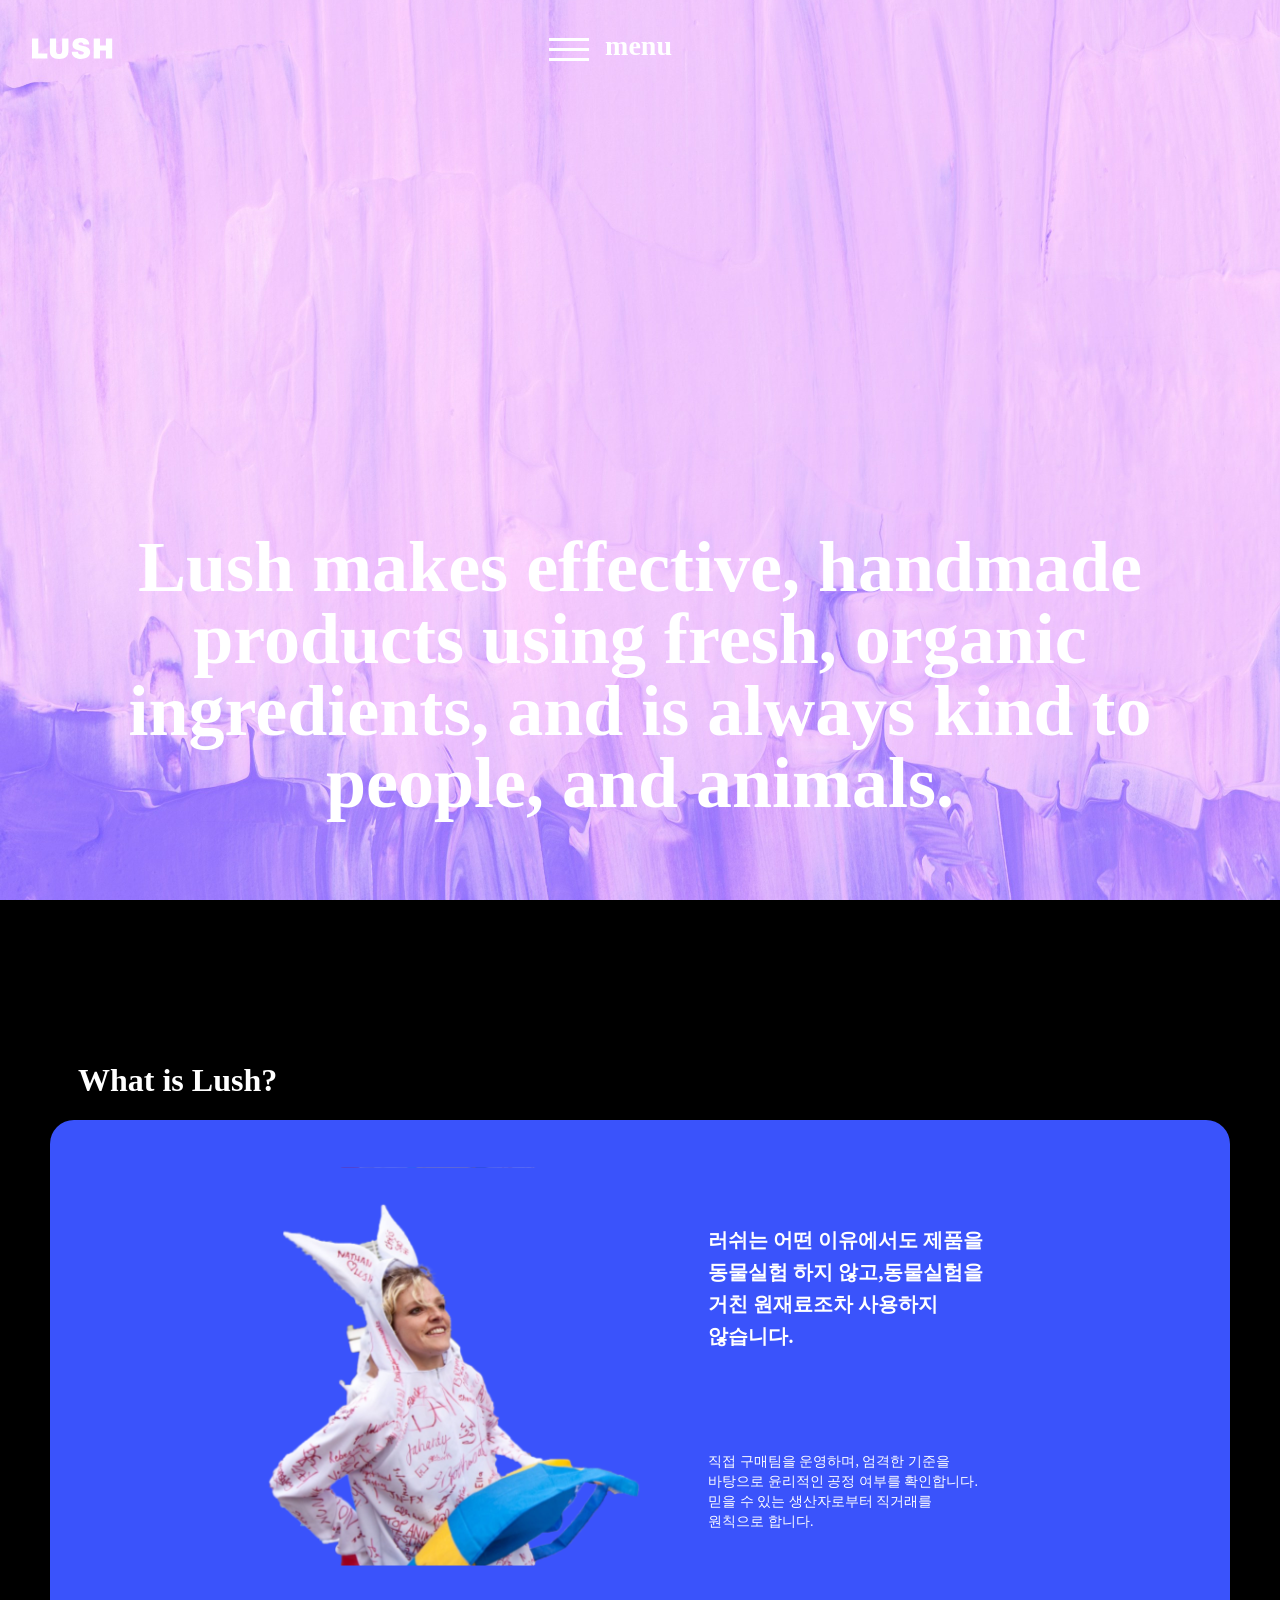
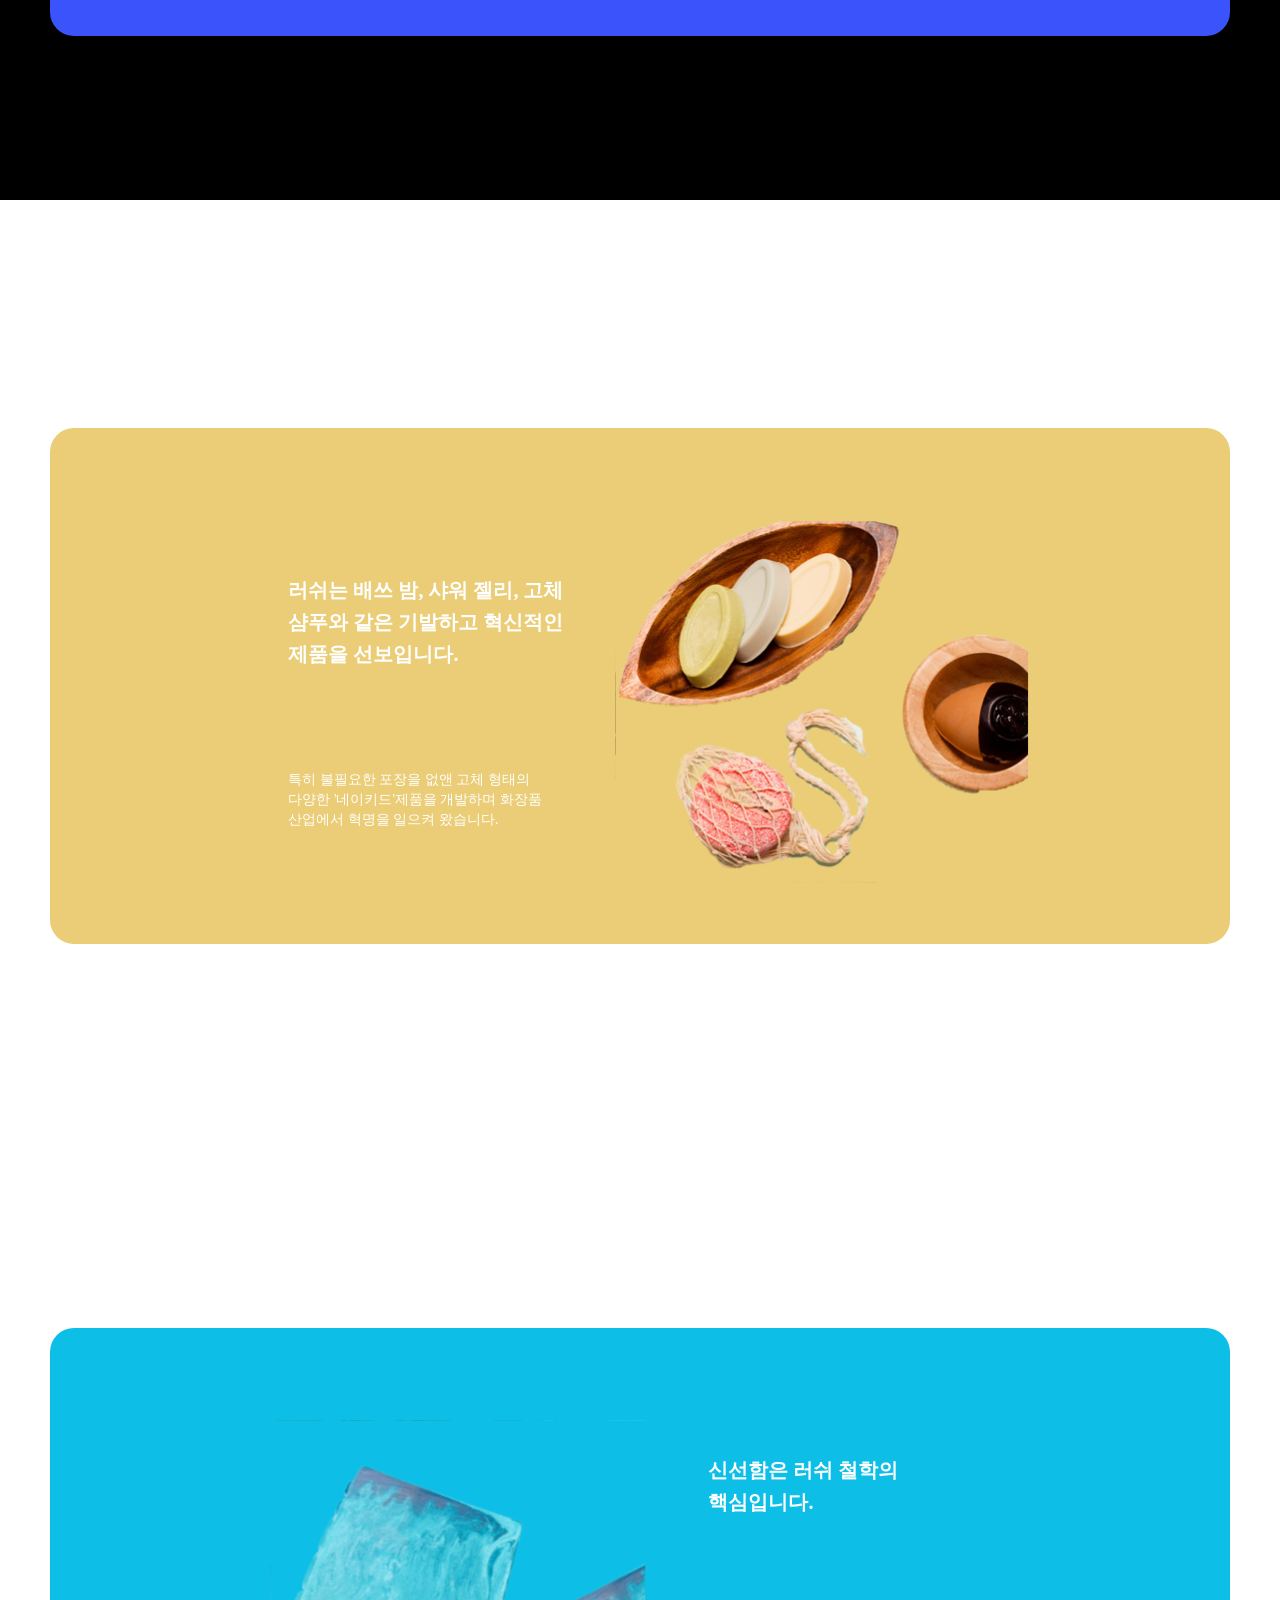
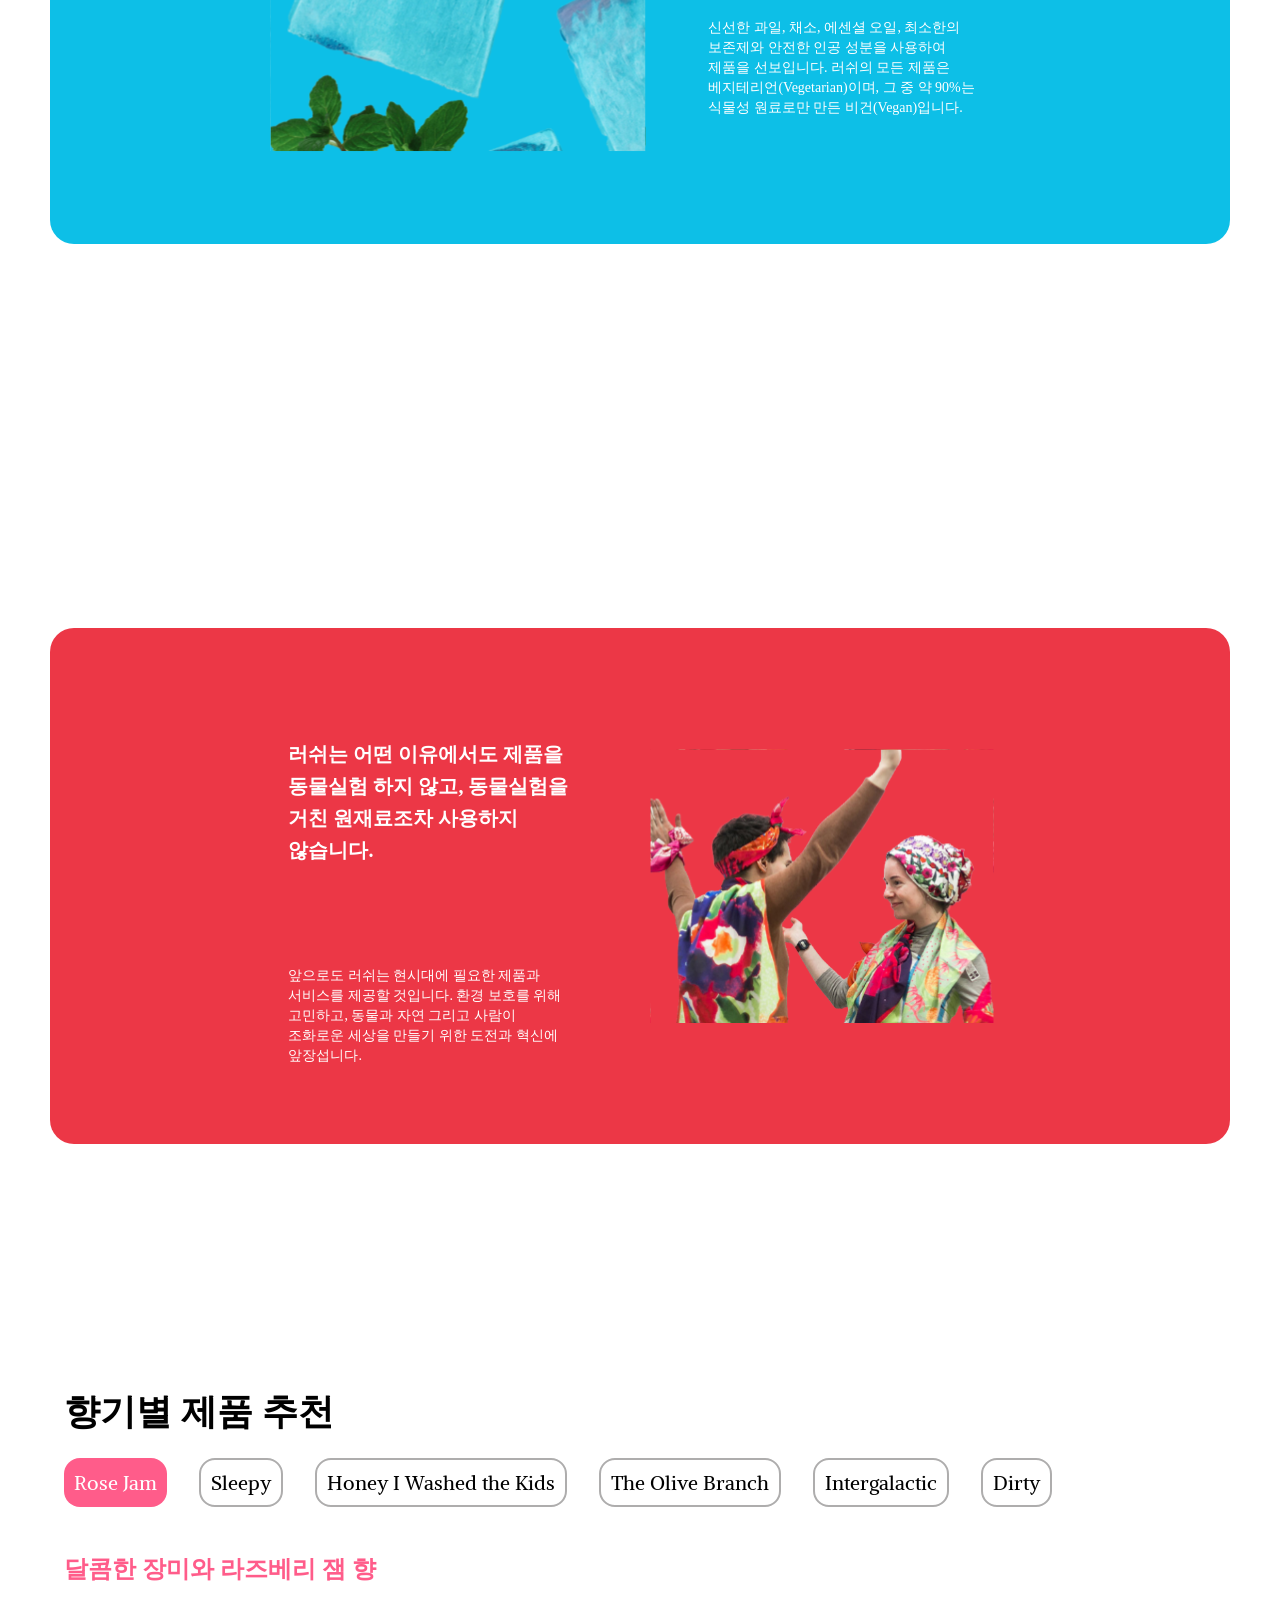
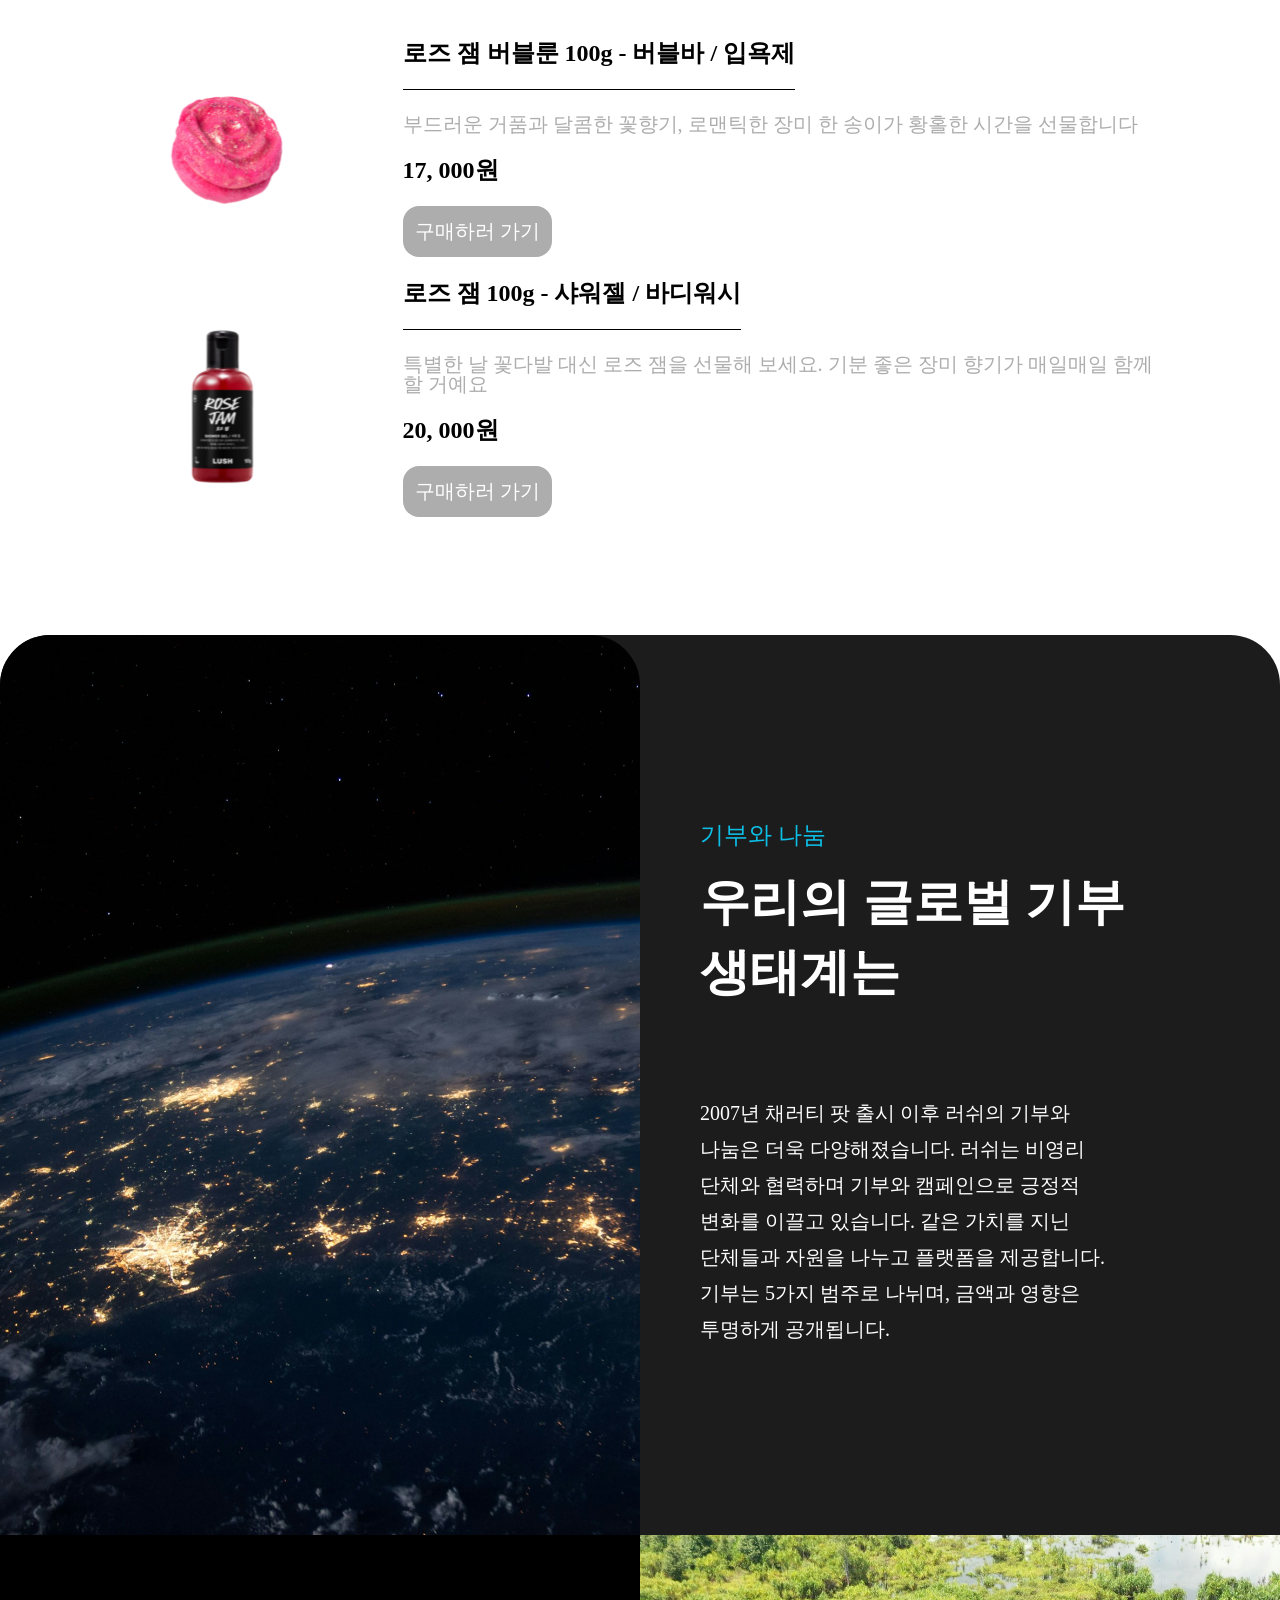
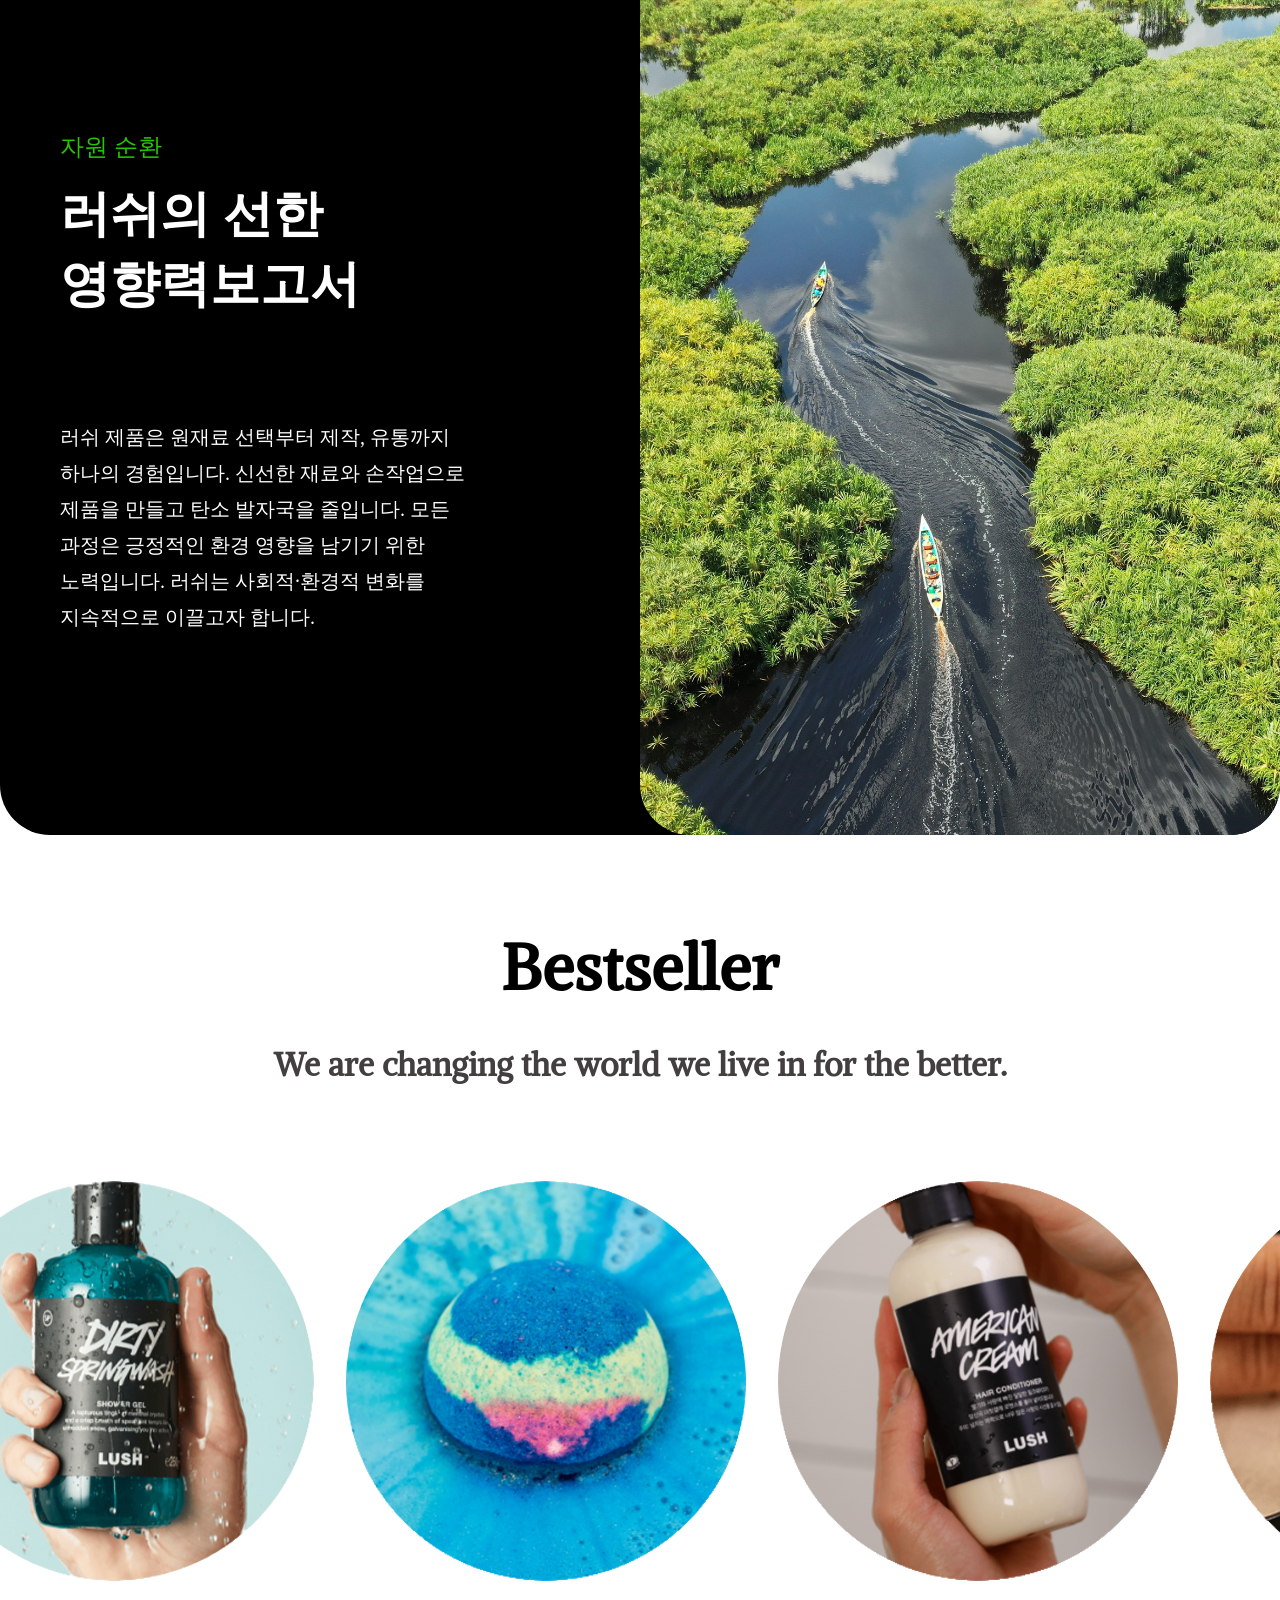
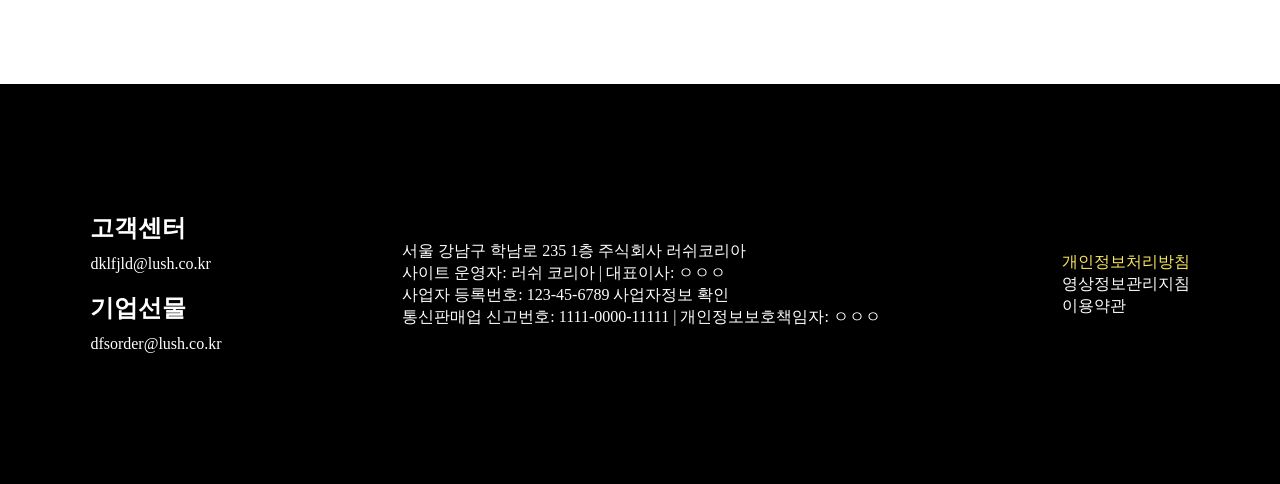
==== index.html @ fdab133f "10" ====
<!DOCTYPE html>
<html lang="ko">

<head>
    <meta charset="UTF-8">
    <meta name="viewport" content="width=device-width, initial-scale=1.0">
    <link href="https://fonts.googleapis.com/css2?family=Alike&display=swap" rel="stylesheet">
    <link rel="stylesheet" href="./css/reset.css">
    <link rel="stylesheet" href="./css/style.css">
    <link rel="stylesheet" href="./css/media.css">
    <title>러쉬코리아</title>
</head>

<body>
    <div class="slider">
        <div class="slide slide1 active"></div>
        <div class="slide slide2"></div>
        <div class="slide slide3"></div>
        <div class="slide slide4"></div>
        <div class="slide slide5"></div>
    </div>
    <section class="main_container">
        <header>
            <h1>
                <img src="./image/logo.svg" alt="로고">
            </h1>
            <div class="header_menu_button">
                <div class="ham_container">
                    <div class="hamburger"></div>
                </div>
                <p>menu</p>
            </div>
        </header>
        <div class="wrapper">
            <ul class="header_menu">
                <li>Hair</li>
                <li>Face</li>
                <li>Hand</li>
                <li>Body</li>
                <li>location</li>
            </ul>
        </div>
        <div class="main_text_content">
            <p id="main_typewriter"></p>
        </div>
    </section>


    <section class="intro_full_container">
        <div class="intro_container blue">
            <h2>What is Lush?</h2>
            <div class="intro_content">
                <figure></figure>
                <div class="intro_text_content margin_right">
                    <h3>
                        러쉬는 어떤 이유에서도 제품을 동물실험 하지 않고,동물실험을 거친 원재료조차 사용하지 않습니다.
                    </h3>
                    <p>
                        직접 구매팀을 운영하며, 엄격한 기준을 바탕으로 윤리적인 공정 여부를 확인합니다. 믿을 수 있는 생산자로부터 직거래를 원칙으로 합니다.
                    </p>
                </div>
            </div>
        </div>
        <div class="intro_container yellow">
            <div class="intro_content">
                <div class="intro_text_content margin_left">
                    <h3>
                        러쉬는 배쓰 밤, 샤워 젤리, 고체 샴푸와 같은 기발하고 혁신적인 제품을 선보입니다.
                    </h3>
                    <p>
                        특히 불필요한 포장을 없앤 고체 형태의 다양한 '네이키드'제품을 개발하며 화장품 산업에서 혁명을 일으켜 왔습니다.
                    </p>
                </div>
                <figure class="margin_left"></figure>
            </div>
        </div>
        <div class="intro_container sky">
            <div class="intro_content">
                <figure></figure>
                <div class="intro_text_content margin_right">
                    <h3>
                        신선함은 러쉬 철학의 핵심입니다.
                    </h3>
                    <p>
                        신선한 과일, 채소, 에센셜 오일, 최소한의 보존제와 안전한 인공 성분을 사용하여 제품을 선보입니다. 러쉬의 모든 제품은 베지테리언(Vegetarian)이며, 그 중 약
                        90%는 식물성 원료로만 만든 비건(Vegan)입니다.
                    </p>
                </div>
            </div>
        </div>
        <div class="intro_container red">
            <div class="intro_content">
                <div class="intro_text_content margin_left">
                    <h3>
                        러쉬는 어떤 이유에서도 제품을 동물실험 하지 않고, 동물실험을 거친 원재료조차 사용하지 않습니다.
                    </h3>
                    <p>
                        앞으로도 러쉬는 현시대에 필요한 제품과 서비스를 제공할 것입니다. 환경 보호를 위해 고민하고, 동물과 자연 그리고 사람이 조화로운 세상을 만들기 위한 도전과 혁신에
                        앞장섭니다.
                    </p>
                </div>
                <figure></figure>
            </div>
        </div>
    </section>

    <section class="recommend_container">
        <h2>향기별 제품 추천</h2>
        <div class="tabs">
            <button class="tab-btn active" data-tab="rose">Rose Jam</button>
            <button class="tab-btn" data-tab="sleepy">Sleepy</button>
            <button class="tab-btn" data-tab="honey">Honey I Washed the Kids</button>
            <button class="tab-btn" data-tab="olive">The Olive Branch</button>
            <button class="tab-btn" data-tab="inter">Intergalactic</button>
            <button class="tab-btn" data-tab="dirty">Dirty</button>
        </div>
        <div id="rose" class="tab-content rose active">
            <h3>달콤한 장미와 라즈베리 잼 향</h3>
            <h3 class="show_name">Rose Jam</h3>
            <div class="flex_box">
                <div class="recommend_content">
                    <figure class="rose_1"></figure>
                    <div class="recommend_text_content">
                        <h2>
                            로즈 잼 버블룬 100g - 버블바 / 입욕제
                        </h2>
                        <p>
                            부드러운 거품과 달콤한 꽃향기, 로맨틱한 장미 한 송이가 황홀한 시간을 선물합니다
                        </p>
                        <h2>
                            17, 000원
                        </h2>
                        <button>구매하러 가기</button>
                        <button class="show_button">제품 보러가기</button>
                    </div>
                </div>
                <div class="recommend_content">
                    <figure class="rose_2"></figure>
                    <div class="recommend_text_content">
                        <h2>로즈 잼 100g - 샤워젤 / 바디워시</h2>
                        <p>특별한 날 꽃다발 대신 로즈 잼을 선물해 보세요. 기분 좋은 장미 향기가 매일매일 함께 할 거예요</p>
                        <h2>20, 000원</h2>
                        <button>구매하러 가기</button>
                        <button class="show_button">제품 보러가기</button>
                    </div>
                </div>
            </div>
        </div>
        <div id="sleepy" class="tab-content sleepy">
            <h3>라벤더와 톤카 콩의 포근한 향</h3>
            <h3 class="show_name">Sleepy</h3>
            <div class="flex_box">
                <div class="recommend_content">
                    <figure class="sleepy_1"></figure>
                    <div class="recommend_text_content">
                        <h2>슬리피 200ml - 슬리피 보디 스프레이/바디 스프레이/향수</h2>
                        <p>라벤더의 향기가 퍼지고, 눈을 감으면 잠이 솔솔 오는 달콤한 자장가를 불러줄게요</p>
                        <h2>70, 000원</h2>
                        <button>구매하러 가기</button>
                        <button class="show_button">제품 보러가기</button>
                    </div>
                </div>
                <div class="recommend_content">
                    <figure class="sleepy_2"></figure>
                    <div class="recommend_text_content">
                        <h2>슬리피 버블바 200g - 버블바 / 입욕제</h2>
                        <p>꿈결처럼 부드러운 거품이 차오르면 파스텔 톤의 평화로운 꿈나라가 펼쳐집니다</p>
                        <h2>21, 000원</h2>
                        <button>구매하러 가기</button>
                        <button class="show_button">제품 보러가기</button>
                    </div>
                </div>
            </div>
        </div>
        <div id="honey" class="tab-content honey">
            <h3>달달한 꿀, 카라멜 향</h3>
            <h3 class="show_name">Honey I Washed the Kids</h3>
            <div class="flex_box">
                <div class="recommend_content">
                    <figure class="honey_1"></figure>
                    <div class="recommend_text_content">
                        <h2>허니 아이 워시드 더 키즈 100g - 보디 솝 / 바디 솝 / 비누</h2>
                        <p>달콤한 꿀단지 속으로 풍덩! 꿀처럼 촉촉한 피부를 만들어 드릴게요</p>
                        <h2>11, 000원</h2>
                        <button>구매하러 가기</button>
                    </div>
                </div>
                <div class="recommend_content">
                    <figure class="honey_2"></figure>
                    <div class="recommend_text_content">
                        <h2>허니 아이 워시드 더 키즈 500g - 샤워 젤 / 바디워시</h2>
                        <p>사랑하는 사람에게 사용 방법을알려달라고 속삭여보세요</p>
                        <h2>66, 000원</h2>
                        <button>구매하러 가기</button>
                    </div>
                </div>
            </div>
        </div>
        <div id="olive" class="tab-content olive">
            <h3>상큼한 만다린, 올리브 오일의 부드러움</h3>
            <h3 class="show_name">The Olive Branch</h3>
            <div class="flex_box">
                <div class="recommend_content">
                    <figure class="olive_1"></figure>
                    <div class="recommend_text_content">
                        <h2>더 올리브 브랜치 100g - 샤워 젤 / 바디워시</h2>
                        <p>어디에서도 찾아볼 수 없는 특별한 향기예요</p>
                        <h2>20, 000원</h2>
                        <button>구매하러 가기</button>
                    </div>
                </div>
                <div class="recommend_content">
                    <figure class="olive_2"></figure>
                    <div class="recommend_text_content">
                        <h2>더 올리브 브랜치 550g - 샤워 젤 / 바디워시</h2>
                        <p>꽃과 과일의 조화랄까? 게다가 잔향기가 정말 좋았습니다</p>
                        <h2>66, 000원</h2>
                        <button>구매하러 가기</button>
                    </div>
                </div>
            </div>
        </div>
        <div id="inter" class="tab-content inter">
            <h3>페퍼민트, 시더우드의 쿨하고 우디한 향 </h3>
            <h3 class="show_name">Intergalactic</h3>
            <div class="flex_box">
                <div class="recommend_content">
                    <figure class="inter_1"></figure>
                    <div class="recommend_text_content">
                        <h2>인터갈락틱 200g - 버블바 / 입욕제</h2>
                        <p>화려한 일상탈출! 별들의 눈부신 소용돌이 속으로 퐁당</p>
                        <h2>17, 000원</h2>
                        <button>구매하러 가기</button>
                    </div>
                </div>
                <div class="recommend_content">
                    <figure class="inter_2"></figure>
                    <div class="recommend_text_content">
                        <h2>인터갈락틱 200g - 버블바 / 입욕제</h2>
                        <p>상쾌하고 싱그러운 향기가 욕실 가득 퍼지면, 신비한 우주의 수호자가 된 듯한 느낌이 들 거예요!</p>
                        <h2>21, 000원</h2>
                        <button>구매하러 가기</button>
                    </div>
                </div>
            </div>
        </div>
        <div id="dirty" class="tab-content dirty">
            <h3>민트, 라벤더의 상쾌한 허브 향</h3>
            <h3 class="show_name">Dirty</h3>
            <div class="flex_box">
                <div class="recommend_content">
                    <figure class="dirty_1"></figure>
                    <div class="recommend_text_content">
                        <h2>더티 스타일링 크림 250g - 헤어 스타일링 크림</h2>
                        <p>오크모스의 차분한 향기는 시간이 지나면서 부드러운 느낌으로 바뀌어 갑니다</p>
                        <h2>44, 000원</h2>
                        <button>구매하러 가기</button>
                    </div>
                </div>
                <div class="recommend_content">
                    <figure class="dirty_2"></figure>
                    <div class="recommend_text_content">
                        <h2>더티 100ml - 퍼퓸 / 향수</h2>
                        <p>누군가를 사로잡는 그 순간, 뒤돌아보게 만드는 그 향기</p>
                        <h2>130, 000원</h2>
                        <button>구매하러 가기</button>
                    </div>
                </div>
            </div>
        </div>
    </section>

    <section class="campaign_container donate">
        <figure></figure>
        <div class="campaign_text_content">
            <div class="campaign_top donate">
                <h2>기부와 나눔</h2>
                <p id="donate-typewriter"></p>
            </div>
            <p>
                2007년 채러티 팟 출시 이후 러쉬의 기부와 나눔은 더욱 다양해졌습니다.

                러쉬는 비영리 단체와 협력하며 기부와 캠페인으로 긍정적 변화를 이끌고 있습니다.

                같은 가치를 지닌 단체들과 자원을 나누고 플랫폼을 제공합니다.

                기부는 5가지 범주로 나뉘며, 금액과 영향은 투명하게 공개됩니다.
            </p>
        </div>
    </section>
    <section class="campaign_container resource">
        <div class="campaign_text_content">
            <div class="campaign_top resource">
                <h2>자원 순환</h2>
                <p id="resource-typewriter"></p>
            </div>
            <p>
                러쉬 제품은 원재료 선택부터 제작, 유통까지 하나의 경험입니다.

                신선한 재료와 손작업으로 제품을 만들고 탄소 발자국을 줄입니다.

                모든 과정은 긍정적인 환경 영향을 남기기 위한 노력입니다.

                러쉬는 사회적·환경적 변화를 지속적으로 이끌고자 합니다.
            </p>
        </div>
        <figure></figure>
    </section>

    <section class="bestseller_container">
        <h2>Bestseller</h2>
        <p>We are changing the world we live in for the better.</p>
        <div class="bestseller_slider" id="infiniteSlider">
            <ul class="bestseller_content" id="sliderContent">
                <li>
                    <img src="./image/best_1.png" alt="">
                    <div class="bestseller_overlay">Dirty Springwash 샤워젤</div>
                </li>
                <li>
                    <img src="./image/best_2.png" alt="">
                    <div class="bestseller_overlay">인터갈락틱 200g - 버블바 / 입욕제</div>
                </li>
                <li>
                    <img src="./image/best_3.png" alt="">
                    <div class="bestseller_overlay">American Cream 헤어 컨디셔너</div>
                </li>
                <li>
                    <img src="./image/best_4.png" alt="">
                    <div class="bestseller_overlay">마스크 오브 매그너민티</div>
                </li>
                <li>
                    <img src="./image/best_5.png" alt="">
                    <div class="bestseller_overlay">더티 스프레이</div>
                </li>
            </ul>
        </div>
    </section>

    <footer>
        <div class="contact">
            <div class="service">
                <h2>고객센터</h2>
                <p>dklfjld@lush.co.kr</p>
            </div>
            <div class="gift">
                <h2>기업선물</h2>
                <p>dfsorder@lush.co.kr</p>
            </div>
        </div>
        <div class="address">
            <p>
                서울 강남구 학남로 235 1층 주식회사 러쉬코리아
                <br>
                사이트 운영자: 러쉬 코리아 | 대표이사: ㅇㅇㅇ
                <br>
                사업자 등록번호: 123-45-6789 사업자정보 확인
                <br>
                통신판매업 신고번호: 1111-0000-11111 | 개인정보보호책임자: ㅇㅇㅇ
            </p>
        </div>
        <div class="policy">
            <p>개인정보처리방침</p>
            <p>영상정보관리지침</p>
            <p>이용약관</p>
        </div>
    </footer>
    <script src="./js/fadeinMain.js"></script>
    <script src="./js/scrollTextAnimation.js"></script>
    <script src="./js/menuOpen.js"></script>
    <script src="./js/fadeupScroll.js"></script>
    <script src="./js/scrollCard.js"></script>
    <script src="./js/typewriter.js"></script>
    <script src="./js/tabMenu.js"></script>
    <script src="./js/infinite.js"></script>
</body>

</html>

<!-- 글씨체
 https://noonnu.cc/font_page/223
 https://fonts.google.com/specimen/Allura
-->
---- css/style.css ----
/* slider */
.slider {
    position: absolute;
    top: 0;
    left: 0;
    width: 100%;
    height: 100vh;
    z-index: -1;
}

.slide {
    position: absolute;
    top: 0;
    left: 0;
    width: 100%;
    height: 100vh;
    opacity: 0;
    transition: opacity 2s;
}

.active {
    opacity: 1;
}

.slide1 {
    background: url(../image/main_1.svg);
}

.slide2 {
    background: url(../image/main_2.svg);
}

.slide3 {
    background: url(../image/main_3.svg);
}

.slide4 {
    background: url(../image/main_4.svg);
}

.slide5 {
    background: url(../image/main_5.svg);
}

/* main_container */
.main_container {
    color: #fff;
    z-index: 1;
    width: 100%;
    height: 100vh;
    display: flex;
    flex-direction: column;
    gap: 400px;
}

header {
    padding: 32px;
    display: flex;
    align-items: center;
    width: 50%;
    justify-content: space-between;
    z-index: 2;
    position: relative;
}

.header_menu_button {
    display: flex;
}

.ham_container {
    padding: 16px 0;
}

.hamburger {
    width: 40px;
    height: 3px;
    background-color: #fff;
    position: relative;
    transition: 0.3s;
}

.hamburger.active {
    background-color: transparent;
}

.hamburger::before,
.hamburger::after {
    content: "";
    width: 40px;
    height: 3px;
    background-color: #fff;
    display: block;
    position: absolute;
    left: 0;
    transition: 0.3s;
}

.hamburger::before {
    top: -10px;
}

.hamburger::after {
    top: 10px;
}

.hamburger.active::before {
    transform: rotate(-45deg);
    top: 0;
    background-color: #fff;
}

.hamburger.active::after {
    transform: rotate(45deg);
    top: 0;
    background-color: #fff;
}

.header_menu_button>p {
    font-size: 28px;
    font-weight: 900;
    margin-left: 16px;
}

.wrapper {
    width: 100%;
    height: 100vh;
    background: rgba(0, 0, 0, 0.5);
    position: absolute;
    top: 0;
    left: 0;
    opacity: 0;
    transition: 0.5s;
}

.wrapper.active {
    opacity: 1;
}

.header_menu {
    position: absolute;
    top: 50%;
    right: 15%;
    transform: translateY(-50%);
}

.header_menu>li {
    line-height: 72px;
    font-size: 40px;
    font-weight: 600;
}

#main_typewriter {
    font-size: 84px;
    font-weight: 600;
    padding: 32px;
    position: sticky;
    text-align: center;
}

#main_typewriter.hidden {
    opacity: 0;
}

#main_typewriter span {
    color: #2d2d2d;
    transition: color 0.3s ease;
}

#main_typewriter span.active {
    color: #fff;
}

/* intro_full_container */
.intro_full_container {
    height: 400vh;
    position: relative;
}

/* intro_container */
.intro_container {
    background-color: #000;
    position: sticky;
    top: 0;
    width: 100%;
    height: 100vh;
    color: white;
    display: flex;
    flex-direction: column;
    justify-content: center;
    transition: transform 1s ease, opacity 1s ease;
    opacity: 0;
    transform: translateY(100px) scale(0.98);
    padding: 36px 100px;
    box-sizing: border-box;
}

.intro_container:nth-child(2),
.intro_container:nth-child(3),
.intro_container:nth-child(4) {
    background-color: transparent;
}

.intro_container:nth-child(2)::before,
.intro_container:nth-child(3)::before,
.intro_container:nth-child(4)::before {
    height: 48px;
    display: block;
    content: "";
}

.intro_container.show {
    opacity: 1;
    transform: translateY(0) scale(1);
}

.intro_container>h2 {
    font-size: 48px;
    font-weight: 900;
    margin-left: 86px;
}

.intro_content {
    width: 100%;
    height: 80%;
    margin: 24px auto 0 auto;
    display: flex;
    justify-content: center;
    align-items: center;
    border-radius: 24px;
    overflow: hidden;
}

.intro_text_content {
    height: 500px;
    display: flex;
    flex-direction: column;
    justify-content: center;
    gap: 200px;
    word-break: keep-all;
    width: 24%
}

.intro_text_content.margin_right {
    margin-right: 120px;
}

.intro_text_content.margin_left {
    margin-left: 120px;
}

.margin_left {
    margin-left: 100px;
    margin-top: 32px;
}

.intro_text_content>h3 {
    font-size: 32px;
    font-weight: 600;
    line-height: 36px;
}

.intro_text_content>p {
    line-height: 20px;
}

/* blue */
.intro_container.blue>.intro_content {
    background-color: #3a53fb;
}

.intro_container.blue>.intro_content>figure {
    background: url(../image/intro_1.svg);
    width: 800px;
    height: 700px;
}

/* yellow */
.intro_container.yellow>.intro_content {
    background-color: #EACD76;
}

.intro_container.yellow>.intro_content>figure {
    background: url(../image/intro_2.svg);
    width: 800px;
    height: 700px;
}

/* sky */
.intro_container.sky>.intro_content {
    background-color: #0DBFE7;
}

.intro_container.sky>.intro_content>figure {
    background: url(../image/intro_3.svg);
    width: 800px;
    height: 700px;
}

/* red */
.intro_container.red>.intro_content {
    background-color: #ec3746;
}

.intro_container.red>.intro_content>figure {
    background: url(../image/intro_4.svg);
    width: 800px;
    height: 700px;
}

/* recommend_container */
.recommend_container {
    margin: 100px 0;
    padding: 36px 100px;
}

.recommend_container>h2 {
    font-size: 48px;
    font-weight: 900;
    margin-bottom: 36px;
}

.tabs {
    display: flex;
    gap: 40px;
    margin-bottom: 60px;
}

.tab-btn {
    background: none;
    border: 2px solid #AEADAD;
    font-size: 22px;
    border-radius: 16px;
    padding: 12px;
    font-family: 'Alike', serif;
}

.tab-btn[data-tab="rose"].active {
    background-color: #ff5c8a;
    border: none;
    color: #fff;
}

.tab-btn[data-tab="sleepy"].active {
    background-color: #6C4C82;
    border: none;
    color: #fff;
}

.tab-btn[data-tab="honey"].active {
    background-color: #C59358;
    border: none;
    color: #fff;
}

.tab-btn[data-tab="olive"].active {
    background-color: #E04415;
    border: none;
    color: #fff;
}

.tab-btn[data-tab="inter"].active {
    background-color: #038FAF;
    border: none;
    color: #fff;
}

.tab-btn[data-tab="dirty"].active {
    background-color: #016B73;
    border: none;
    color: #fff;
}

.tab-content {
    display: none;
}

.tab-content.active {
    display: block;
}

.tab-content>h3 {
    margin-bottom: 60px;
    font-size: 24px;
    font-weight: 600;
}

.tab-content.rose>h3 {
    color: #ff5c8a;
}

.tab-content.sleepy>h3 {
    color: #6C4C82;
}

.tab-content.honey>h3 {
    color: #C59358;
}

.tab-content.olive>h3 {
    color: #E04415;
}

.tab-content.inter>h3 {
    color: #038FAF;
}

.tab-content.dirty>h3 {
    color: #016B73;
}

.show_name {
    display: none;
}

.recommend_content {
    display: flex;
    align-items: center;
    justify-content: center;
    gap: 100px;
}

.rose_1 {
    background: url(../image/로즈잼1.svg);
    width: 295px;
    height: 295px;
}

.rose_2 {
    background: url(../image/로즈잼2.svg);
    width: 295px;
    height: 295px;
}

.sleepy_1 {
    background: url(../image/슬리피1.svg);
    width: 295px;
    height: 295px;
}

.sleepy_2 {
    background: url(../image/슬리피2.svg);
    width: 295px;
    height: 295px;
}

.honey_1 {
    background: url(../image/허니1.svg);
    width: 295px;
    height: 295px;
}

.honey_2 {
    background: url(../image/허니2.svg);
    width: 295px;
    height: 295px;
}

.olive_1 {
    background: url(../image/올리브1.svg);
    width: 295px;
    height: 295px;
}

.olive_2 {
    background: url(../image/올리브2.svg);
    width: 295px;
    height: 295px;
}

.inter_1 {
    background: url(../image/인터1.svg);
    width: 295px;
    height: 295px;
}

.inter_2 {
    background: url(../image/인터2.svg);
    width: 295px;
    height: 295px;
}

.dirty_1 {
    background: url(../image/더티1.svg);
    width: 295px;
    height: 295px;
}

.dirty_2 {
    background: url(../image/더티2.svg);
    width: 295px;
    height: 295px;
}

.recommend_text_content {
    width: 755px;
}

.recommend_text_content>h2 {
    font-size: 24px;
    font-weight: 600;
    margin-bottom: 24px;
    display: inline-block;
}

.recommend_text_content>h2:last-of-type {
    display: block;
}

.recommend_text_content>h2:first-child:after {
    content: "";
    background-color: #000;
    width: 100%;
    height: 1px;
    display: block;
    margin-top: 24px;
}

.recommend_text_content>p {
    color: #AEADAD;
    font-size: 20px;
    font-weight: 500;
    margin-bottom: 24px;
}

.recommend_text_content>button {
    background-color: #AEADAD;
    border: none;
    padding: 12px;
    color: #fff;
    font-size: 20px;
    border-radius: 16px;
}

.show_button {
    background-color: #AEADAD;
    border: none;
    padding: 12px;
    color: #fff;
    font-size: 20px;
    border-radius: 16px;
    display: none;
}

/* campaign_container */
.campaign_container.donate>figure {
    background: url(../image/campaign_1.svg);
    width: 50%;
    height: 100vh;
    border-radius: 50px 50px 0 0;
    background-size: cover;
}

.campaign_container.resource>figure {
    background: url(../image/campaign_2.svg);
    width: 50%;
    height: 100vh;
    border-radius: 0 0 50px 50px;
    background-size: cover;
}

.campaign_container {
    display: flex;
    background-color: #1d1c1c;
    color: #fff;
    height: 100vh;
    opacity: 0;
    transform: translateY(40px);
    transition: 1s ease-out, transform 1s ease-out;
    border-radius: 50px 50px 0 0;
}

.campaign_container.resource {
    border-radius: 0 0 50px 50px;
    background-color: #000;
}

.campaign_container.visible {
    opacity: 1;
    transform: translateY(0);
}

.campaign_top.donate>h2 {
    color: #0DBFE7;
    font-size: 24px;
    margin-bottom: 20px;
}

.campaign_top.resource>h2 {
    color: #28C400;
    font-size: 24px;
    margin-bottom: 20px;
}

.campaign_text_content {
    width: 50%;
    height: 100vh;
    display: flex;
    flex-direction: column;
    justify-content: space-evenly;
    padding: 100px 60px;
    box-sizing: border-box;
}

.campaign_top>p {
    line-height: 1.4;
    font-size: 50px;
    font-weight: 600;
    width: 90%;
    word-break: keep-all;
}

.campaign_text_content>p {
    font-size: 20px;
    width: 80%;
    line-height: 36px;
    word-break: keep-all;
}

/* bestseller_container */
.bestseller_container {
    margin: 100px 0;
    overflow-x: hidden;
}

.bestseller_container>h2 {
    text-align: center;
    font-size: 64px;
    font-weight: 900;
    font-family: 'Alike', serif;
}

.bestseller_container>p {
    text-align: center;
    font-size: 32px;
    font-weight: 900;
    margin: 50px 0 100px 0;
    color: #443f3f;
    font-family: 'Alike', serif;
}

.bestseller_slider {
    display: flex;
    width: max-content;
    overflow: hidden
}

.bestseller_content {
    display: flex;
    padding: 0;
    margin: 0;
    list-style: none;
}

.bestseller_content>li {
    position: relative;
    flex-shrink: 0;
    margin: 0 16px;
    border-radius: 50%;
    overflow: hidden;
}

.bestseller_content>li>img {
    width: 400px;
    height: 400px;
    transition: transform 0.7s;
}

.bestseller_overlay {
    position: absolute;
    top: 0;
    left: 0;
    width: 100%;
    height: 100%;
    background-color: rgba(0, 0, 0, 0.6);
    font-size: 24px;
    display: flex;
    align-items: center;
    justify-content: center;
    color: #fff;
    border-radius: 50%;
    opacity: 0;
    transition: 0.7s;
}

.bestseller_content>li:hover .bestseller_overlay {
    opacity: 1;
}

.bestseller_content>li:hover>img {
    transform: scale(1.1);
}

/* footer */
footer {
    width: 100%;
    height: 400px;
    background-color: #000;
    display: flex;
    color: #fff;
    justify-content: space-around;
    align-items: center;
}

.service>h2,
.gift>h2 {
    font-size: 24px;
    font-weight: 600;
    margin-bottom: 16px;
}

.service>p {
    margin-bottom: 24px;
}

.address>p,
.policy>p {
    line-height: 22px;
}

.policy>p:nth-of-type(1) {
    color: #FBE85E;
}
---- css/media.css ----
@media (max-width: 1430px) {
    .intro_content {
        height: 60%;
    }

    .intro_container.blue>.intro_content>figure {
        width: 500px;
        height: calc(500px * 7 / 8);
        background-size: contain;
        background-repeat: no-repeat;
        background-position-y: center;
    }

    .intro_container.yellow>.intro_content>figure {
        width: 500px;
        height: calc(500px * 7 / 8);
        background-size: contain;
        background-repeat: no-repeat;
        background-position-y: center;
    }

    .intro_container.sky>.intro_content>figure {
        width: 500px;
        height: calc(500px * 7 / 8);
        background-size: contain;
        background-repeat: no-repeat;
        background-position-y: center;
    }

    .intro_container.red>.intro_content>figure {
        width: 500px;
        height: calc(500px * 7 / 8);
        background-size: contain;
        background-repeat: no-repeat;
        background-position-y: center;
    }

    .intro_container {
        padding: 20px 50px;
    }

    .intro_container>h2 {
        font-size: 32px;
        margin-left: 28px;
    }

    .intro_text_content {
        gap: 100px;
    }

    .intro_text_content.margin_right {
        margin-right: 80px;
    }

    .intro_text_content.margin_left {
        margin-left: 80px;
    }

    .margin_left {
        margin-left: 0;
    }

    .intro_text_content>h3 {
        font-size: 20px;
        line-height: 32px;
    }

    .intro_text_content>p {
        font-size: 14px;
    }
}

@media (max-width: 1300px) {
    #main_typewriter {
        font-size: 72px;
    }

    .recommend_container {
        margin: 70px 0;
        padding: 24px 64px;
    }

    .recommend_container>h2 {
        font-size: 36px;
        margin-bottom: 28px;
    }

    .tabs {
        gap: 32px;
        margin-bottom: 50px;
    }

    .tab-btn {
        font-size: 20px;
        padding: 10px;
    }

    .recommend_content {
        margin-bottom: 24px;
        gap: 80px;
    }

    .rose_1 {
        background: url(../image/로즈잼1.svg);
        width: 200px;
        height: 200px;
        background-size: contain;
        background-repeat: no-repeat;
        background-position: center center;
    }

    .rose_2 {
        background: url(../image/로즈잼2.svg);
        width: 200px;
        height: 200px;
        background-size: contain;
        background-repeat: no-repeat;
        background-position: center center;
    }

    .sleepy_1 {
        background: url(../image/슬리피1.svg);
        width: 200px;
        height: 200px;
        background-size: contain;
        background-repeat: no-repeat;
        background-position: center center;
    }

    .sleepy_2 {
        background: url(../image/슬리피2.svg);
        width: 200px;
        height: 200px;
        background-size: contain;
        background-repeat: no-repeat;
        background-position: center center;
    }

    .honey_1 {
        background: url(../image/허니1.svg);
        width: 200px;
        height: 200px;
        background-size: contain;
        background-repeat: no-repeat;
        background-position: center center;
    }

    .honey_2 {
        background: url(../image/허니2.svg);
        width: 200px;
        height: 200px;
        background-size: contain;
        background-repeat: no-repeat;
        background-position: center center;
    }

    .olive_1 {
        background: url(../image/올리브1.svg);
        width: 200px;
        height: 200px;
        background-size: contain;
        background-repeat: no-repeat;
        background-position: center center;
    }

    .olive_2 {
        background: url(../image/올리브2.svg);
        width: 200px;
        height: 200px;
        background-size: contain;
        background-repeat: no-repeat;
        background-position: center center;
    }

    .inter_1 {
        background: url(../image/인터1.svg);
        width: 200px;
        height: 200px;
        background-size: contain;
        background-repeat: no-repeat;
        background-position: center center;
    }

    .inter_2 {
        background: url(../image/인터2.svg);
        width: 200px;
        height: 200px;
        background-size: contain;
        background-repeat: no-repeat;
        background-position: center center;
    }

    .dirty_1 {
        background: url(../image/더티1.svg);
        width: 200px;
        height: 200px;
        background-size: contain;
        background-repeat: no-repeat;
        background-position: center center;
    }

    .dirty_2 {
        background: url(../image/더티2.svg);
        width: 200px;
        height: 200px;
        background-size: contain;
        background-repeat: no-repeat;
        background-position: center center;
    }
}

@media (max-width: 1024px) {
    #main_typewriter {
        font-size: 60px;
    }

    .header_menu>li {
        line-height: 50px;
        font-size: 28px;
    }

    .intro_container.blue>.intro_content>figure {
        width: 400px;
        height: calc(500px * 7 / 8);
        background-size: contain;
        background-repeat: no-repeat;
        background-position-y: center;
    }

    .intro_container.yellow>.intro_content>figure {
        width: 400px;
        height: calc(500px * 7 / 8);
        background-size: contain;
        background-repeat: no-repeat;
        background-position-y: center;
    }

    .intro_container.sky>.intro_content>figure {
        width: 400px;
        height: calc(500px * 7 / 8);
        background-size: contain;
        background-repeat: no-repeat;
        background-position-y: center;
    }

    .intro_container.red>.intro_content>figure {
        width: 400px;
        height: calc(500px * 7 / 8);
        background-size: contain;
        background-repeat: no-repeat;
        background-position-y: center;
    }

    .intro_text_content {
        gap: 80px;
    }

    .recommend_container {
        margin: 50px 0;
        padding: 18px 50px;
    }

    .recommend_container>h2 {
        font-size: 30px;
        margin-bottom: 22px;
    }

    .tabs {
        gap: 28px;
        margin-bottom: 40px;
    }

    .tab-btn {
        font-size: 16px;
        padding: 8px;
    }

    .tab-content>h3 {
        margin-bottom: 40px;
        font-size: 20px;
    }

    .recommend_text_content {
        width: 500px;
    }

    .recommend_text_content>h2 {
        font-size: 20px;
        margin-bottom: 18px;
    }

    .recommend_text_content>p {
        display: none;
    }

    .recommend_text_content>button:first-of-type {
        display: none;
    }

    .show_button {
        display: block;
    }

    .recommend_text_content>button {
        padding: 8px;
        font-size: 16px;
    }

    .campaign_container.donate > figure {
        width: 380px;
        height: 40vh;
        background-size: center;
    }

    .campaign_top.donate>h2 {
        font-size: 20px;
    }

    .campaign_top>p {
        font-size: 36px;
    }

    .campaign_text_content>p {
        font-size: 16px;
        line-height: 28px;
    }

    .bestseller_container {
        margin: 60px 0;
    }

    .bestseller_container>h2 {
        font-size: 40px;
        margin-top: 32px;
    }

    .bestseller_container>p {
        font-size: 24px;
        margin: 28px 0 56px 0;
    }

    footer {
        height: 320px;
    }

    .address {
        display: none;
    }

    .service>h2,
    .gift>h2 {
        font-size: 20px;
    }
}

@media (max-width: 730px) {
    .intro_content {
        flex-direction: column-reverse;
    }

    .intro_text_content {
        gap: 0;
        height: 400px;
        width: 40%;
    }

    .intro_text_content>h3 {
        font-weight: 600;
    }

    .intro_text_content>p {
        display: none;
    }

    .intro_text_content.margin_right {
        margin-right: 0;
    }

    .intro_text_content.margin_left {
        margin-left: 0;
    }
    
    .margin_left {
        margin-top: 0;
    }

    .recommend_container>h2 {
        text-align: center;
        margin-bottom: 46px;
    }

    .tab-content {
        display: block;
    }

    .tab-content>h3 {
        text-align: center;
        margin-bottom: 12px;
    }

    .tabs {
        display: none;
    }

    .recommend_text_content {
        display: none;
    }

    .flex_box {
        display: flex;
        align-items: center;
        justify-content: space-around;
        margin-bottom: 32px;
    }

    .tab-content > h3:first-of-type {
        display: none;
    }

    .show_name {
        display: block;
    }
}

@media (max-width: 700px) {
    #main_typewriter {
        font-size: 40px;
    }
}

@media (max-width: 500px) {
    header {
        width: 100%;
        box-sizing: border-box;
    }
    .rose_1 {
        background: url(../image/로즈잼1.svg);
        width: 150px;
        height: 150px;
        background-size: contain;
        background-repeat: no-repeat;
        background-position: center center;
    }

    .rose_2 {
        background: url(../image/로즈잼2.svg);
        width: 150px;
        height: 150px;
        background-size: contain;
        background-repeat: no-repeat;
        background-position: center center;
    }

    .sleepy_1 {
        background: url(../image/슬리피1.svg);
        width: 150px;
        height: 150px;
        background-size: contain;
        background-repeat: no-repeat;
        background-position: center center;
    }

    .sleepy_2 {
        background: url(../image/슬리피2.svg);
        width: 150px;
        height: 150px;
        background-size: contain;
        background-repeat: no-repeat;
        background-position: center center;
    }

    .honey_1 {
        background: url(../image/허니1.svg);
        width: 150px;
        height: 150px;
        background-size: contain;
        background-repeat: no-repeat;
        background-position: center center;
    }

    .honey_2 {
        background: url(../image/허니2.svg);
        width: 150px;
        height: 150px;
        background-size: contain;
        background-repeat: no-repeat;
        background-position: center center;
    }

    .olive_1 {
        background: url(../image/올리브1.svg);
        width: 150px;
        height: 150px;
        background-size: contain;
        background-repeat: no-repeat;
        background-position: center center;
    }

    .olive_2 {
        background: url(../image/올리브2.svg);
        width: 150px;
        height: 150px;
        background-size: contain;
        background-repeat: no-repeat;
        background-position: center center;
    }

    .inter_1 {
        background: url(../image/인터1.svg);
        width: 150px;
        height: 150px;
        background-size: contain;
        background-repeat: no-repeat;
        background-position: center center;
    }

    .inter_2 {
        background: url(../image/인터2.svg);
        width: 150px;
        height: 150px;
        background-size: contain;
        background-repeat: no-repeat;
        background-position: center center;
    }

    .dirty_1 {
        background: url(../image/더티1.svg);
        width: 150px;
        height: 150px;
        background-size: contain;
        background-repeat: no-repeat;
        background-position: center center;
    }

    .dirty_2 {
        background: url(../image/더티2.svg);
        width: 150px;
        height: 150px;
        background-size: contain;
        background-repeat: no-repeat;
        background-position: center center;
    }
}

@media (max-width: 360px) {
    .flex_box {
        flex-direction: column;
    }
}
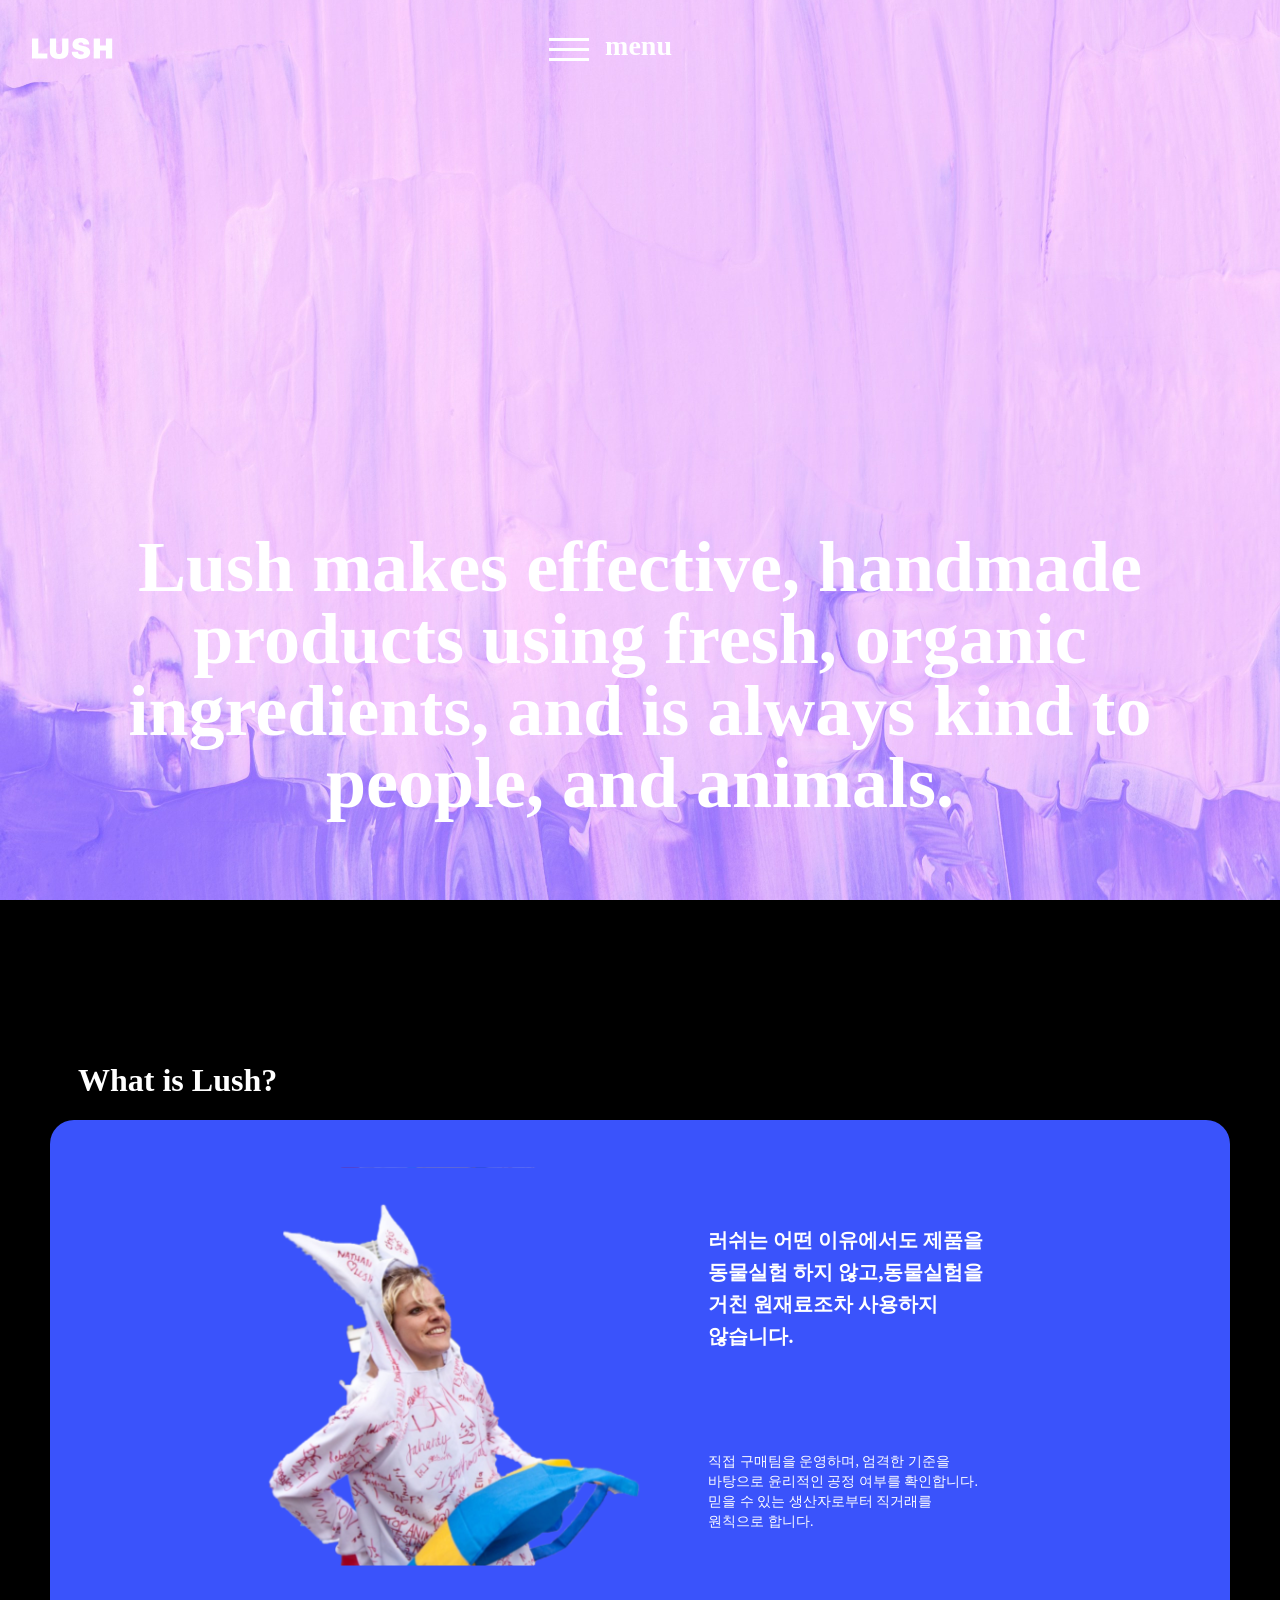
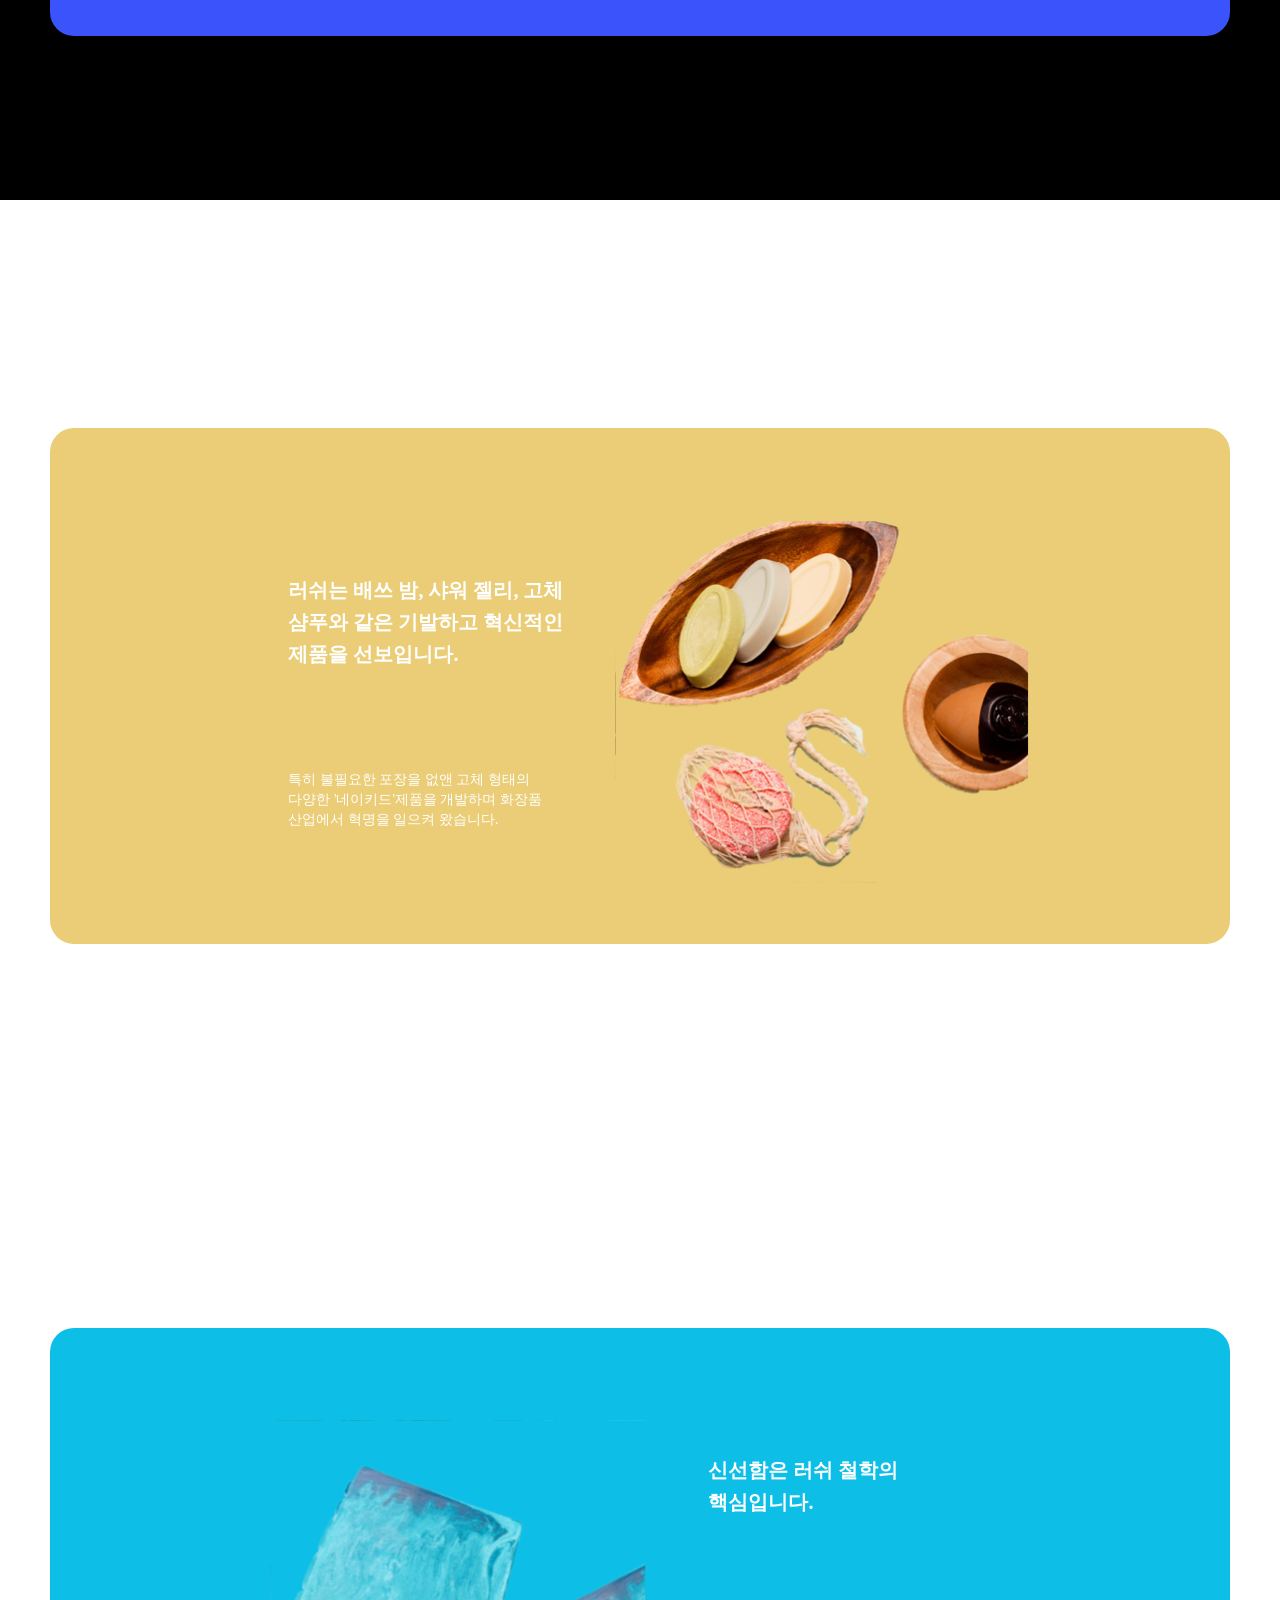
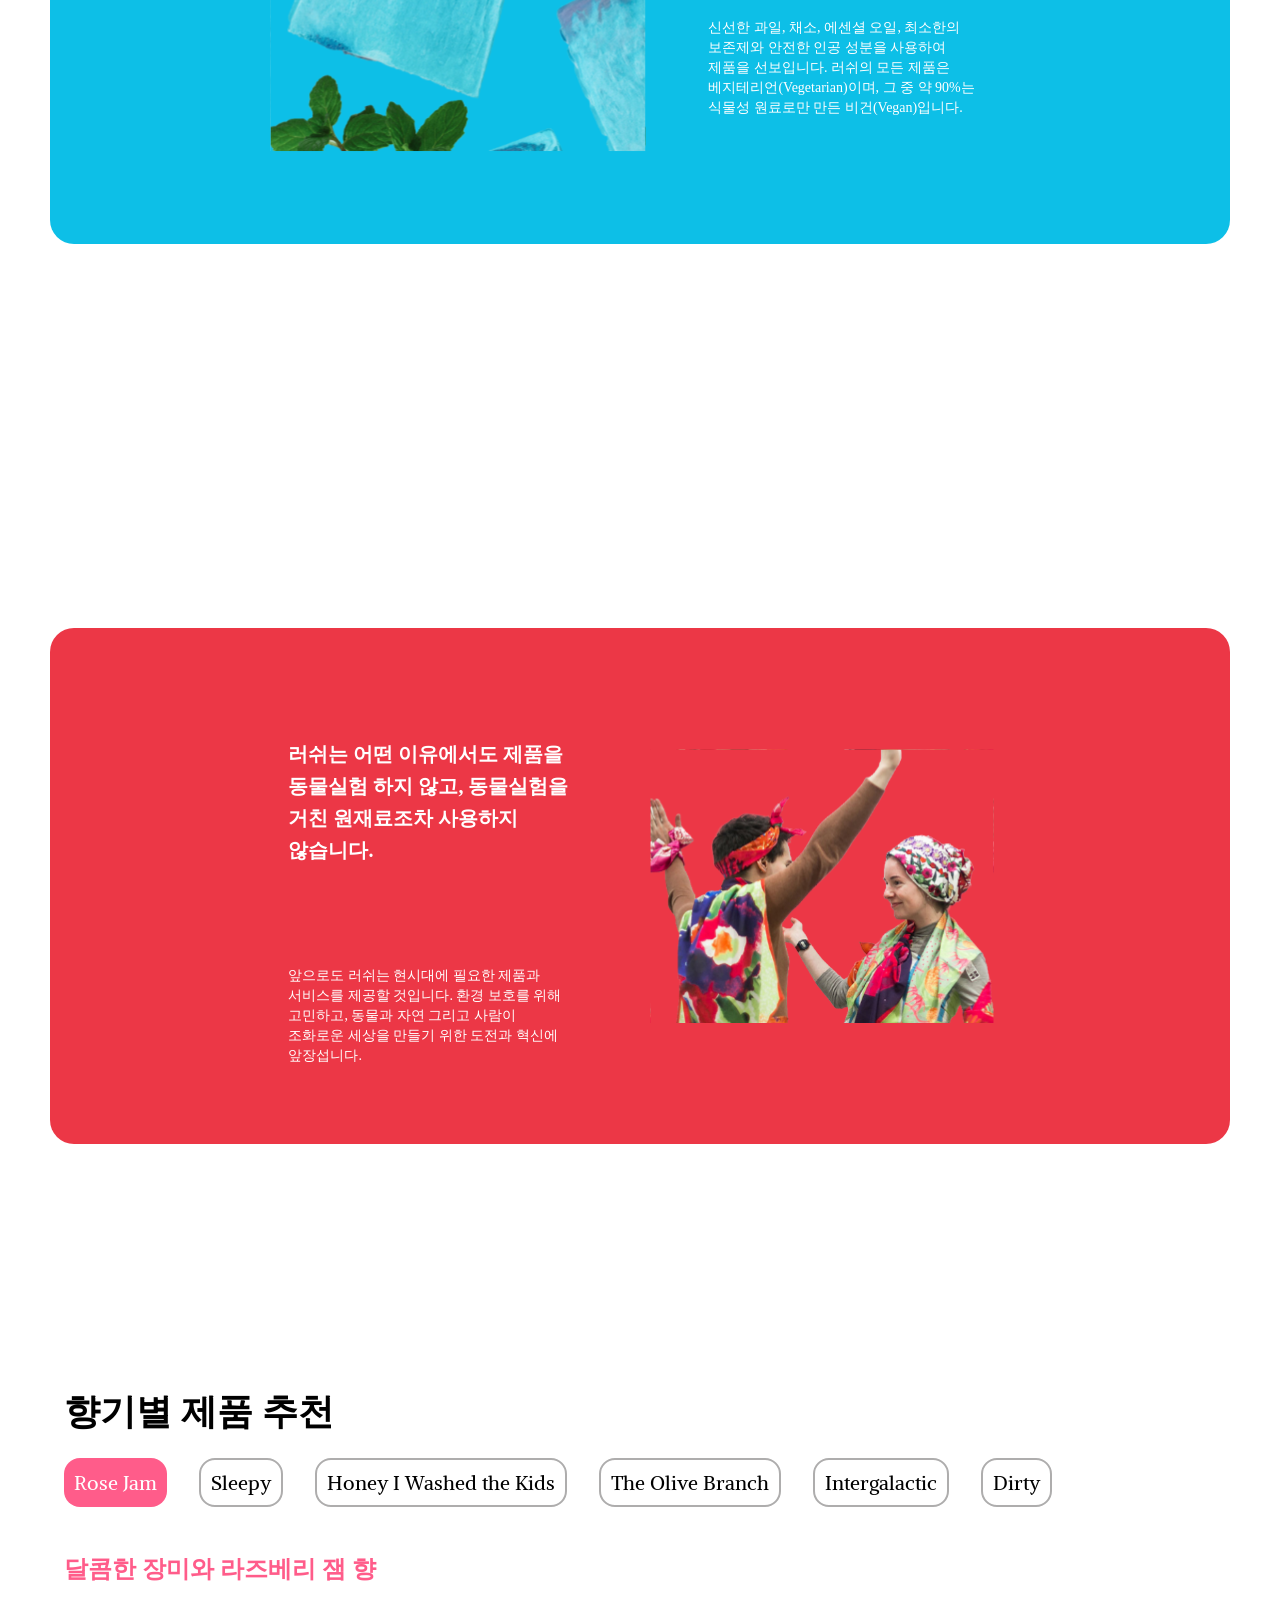
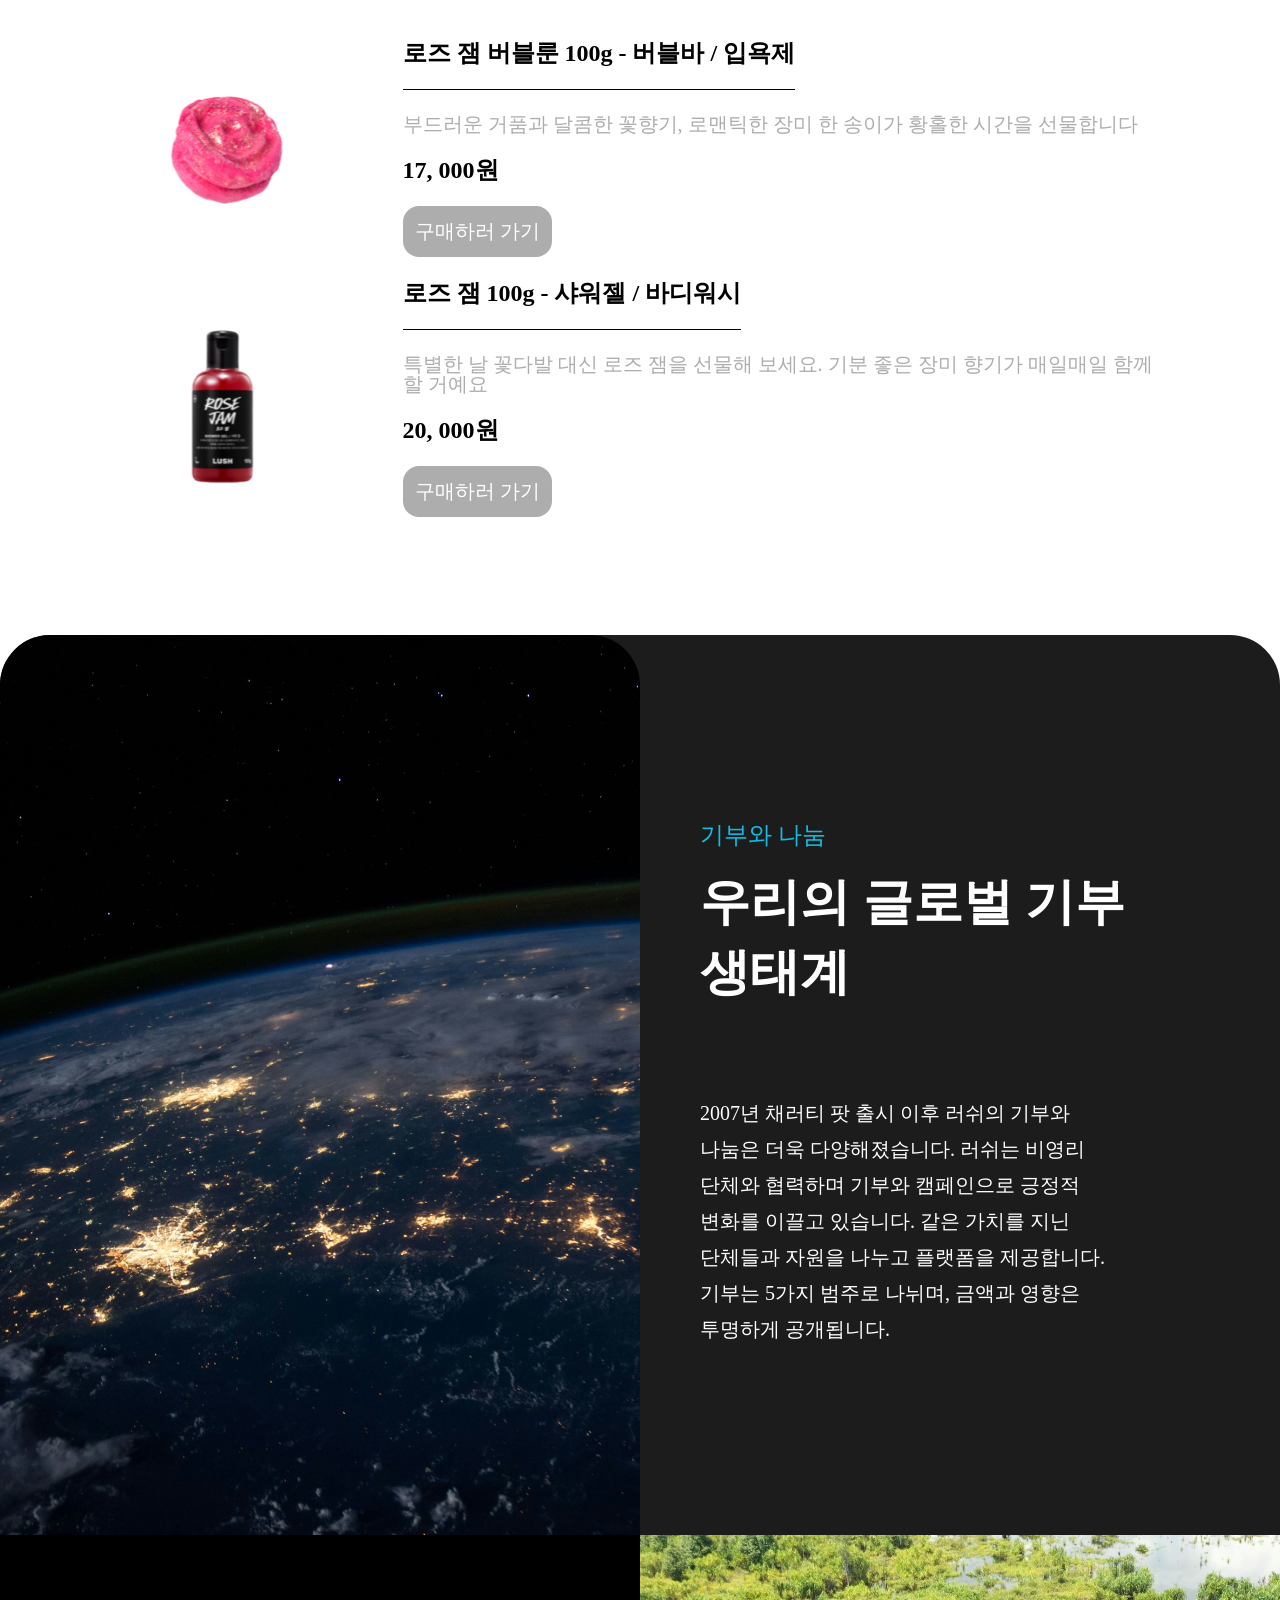
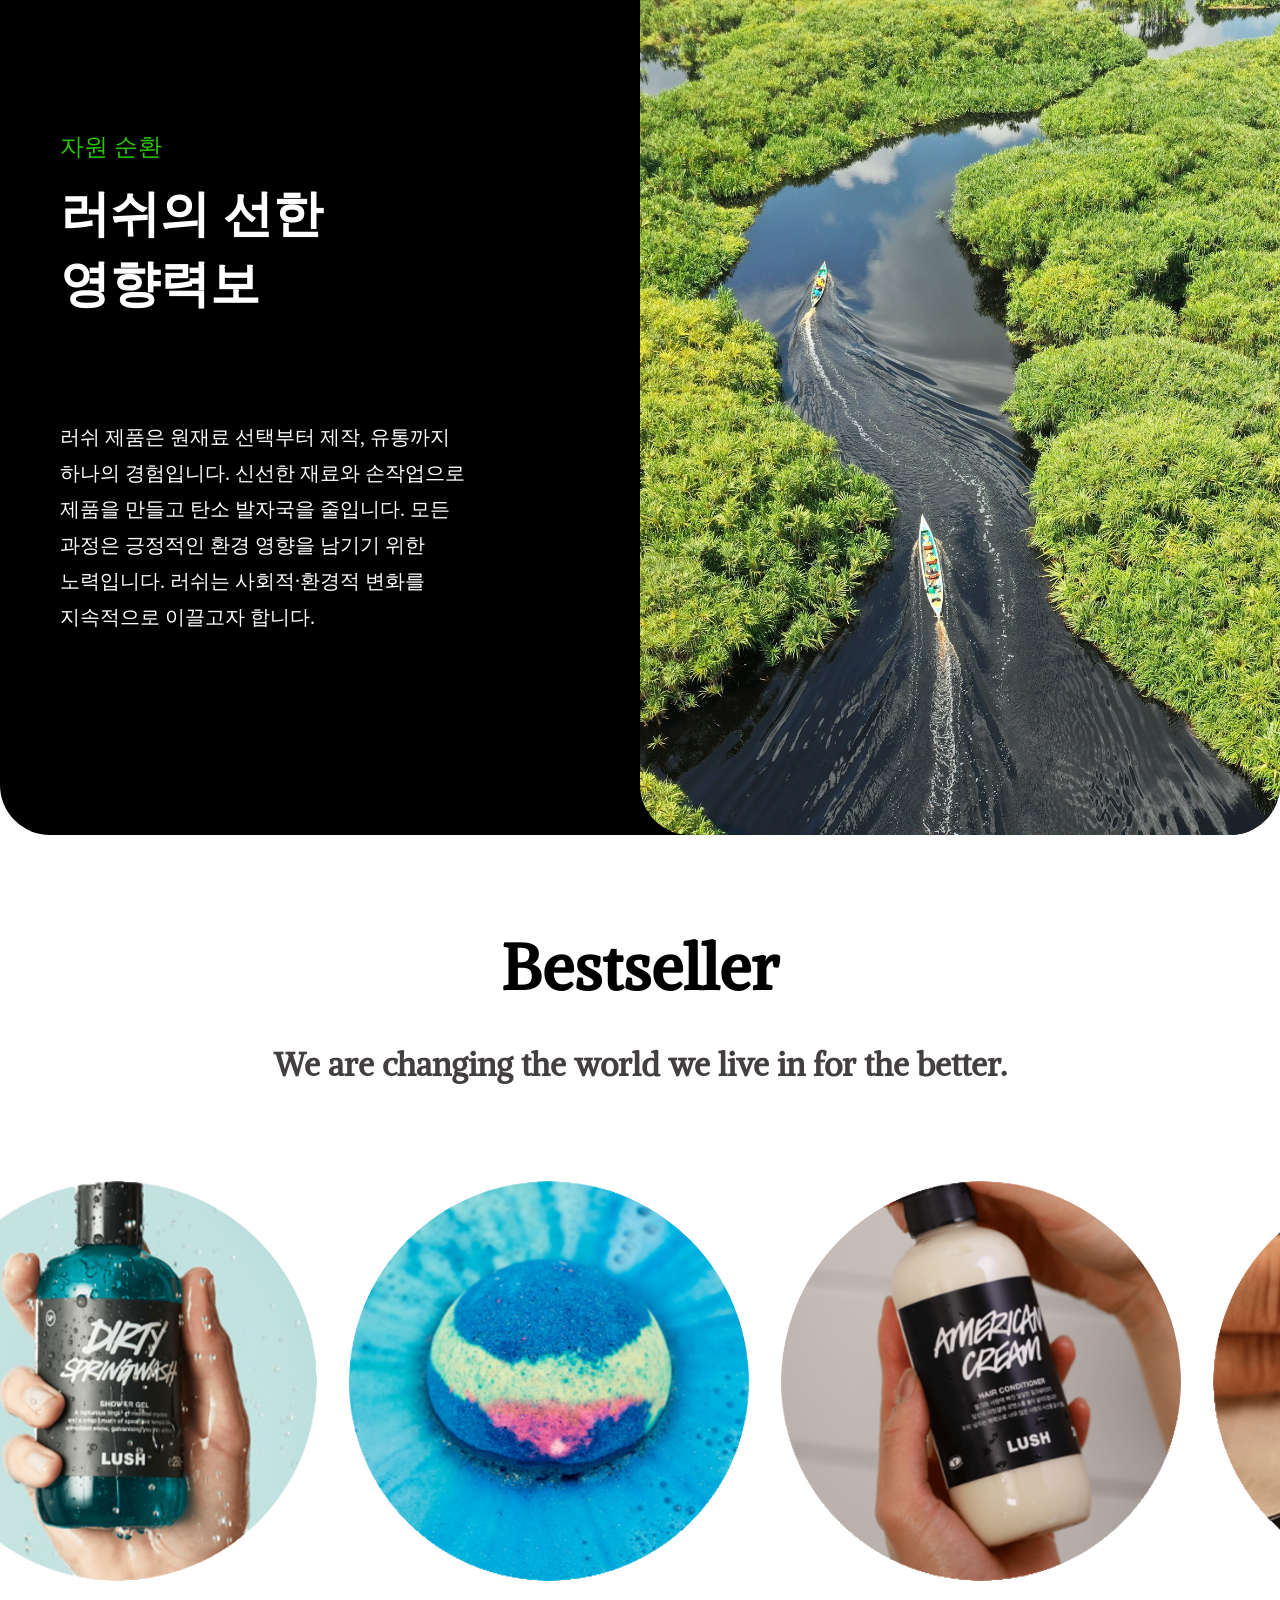
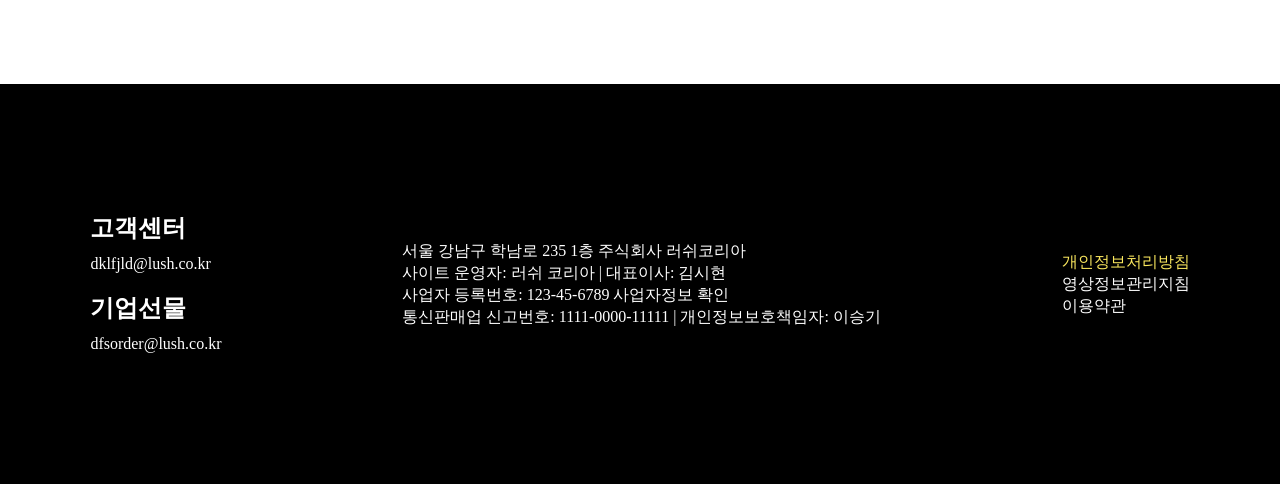
==== commit eab163b3: "11" ====
--- a/index.html
+++ b/index.html
@@ -351,11 +351,11 @@
             <p>
                 서울 강남구 학남로 235 1층 주식회사 러쉬코리아
                 <br>
-                사이트 운영자: 러쉬 코리아 | 대표이사: ㅇㅇㅇ
+                사이트 운영자: 러쉬 코리아 | 대표이사: 김시현
                 <br>
                 사업자 등록번호: 123-45-6789 사업자정보 확인
                 <br>
-                통신판매업 신고번호: 1111-0000-11111 | 개인정보보호책임자: ㅇㅇㅇ
+                통신판매업 신고번호: 1111-0000-11111 | 개인정보보호책임자: 이승기
             </p>
         </div>
         <div class="policy">
--- a/css/media.css
+++ b/css/media.css
@@ -1,38 +1,18 @@
 @media (max-width: 1430px) {
+    /* 소개 컨테이너 */
     .intro_content {
         height: 60%;
     }
 
-    .intro_container.blue>.intro_content>figure {
-        width: 500px;
-        height: calc(500px * 7 / 8);
-        background-size: contain;
-        background-repeat: no-repeat;
-        background-position-y: center;
-    }
-
-    .intro_container.yellow>.intro_content>figure {
-        width: 500px;
-        height: calc(500px * 7 / 8);
-        background-size: contain;
-        background-repeat: no-repeat;
-        background-position-y: center;
-    }
-
-    .intro_container.sky>.intro_content>figure {
-        width: 500px;
-        height: calc(500px * 7 / 8);
-        background-size: contain;
-        background-repeat: no-repeat;
-        background-position-y: center;
-    }
-
+    .intro_container.blue>.intro_content>figure,
+    .intro_container.yellow>.intro_content>figure,
+    .intro_container.sky>.intro_content>figure,
     .intro_container.red>.intro_content>figure {
         width: 500px;
         height: calc(500px * 7 / 8);
         background-size: contain;
         background-repeat: no-repeat;
-        background-position-y: center;
+        background-position: center center;
     }
 
     .intro_container {
@@ -71,10 +51,12 @@
 }
 
 @media (max-width: 1300px) {
+    /* 메인 컨테이너 */
     #main_typewriter {
         font-size: 72px;
     }
 
+    /* 추천 컨테이너 */
     .recommend_container {
         margin: 70px 0;
         padding: 24px 64px;
@@ -100,161 +82,55 @@
         gap: 80px;
     }
 
-    .rose_1 {
-        background: url(../image/로즈잼1.svg);
+    .rose_1,
+    .rose_2,
+    .sleepy_1,
+    .sleepy_2,
+    .honey_1,
+    .honey_2,
+    .olive_1,
+    .olive_2,
+    .inter_1,
+    .inter_2,
+    .dirty_1,
+    .dirty_2 {
         width: 200px;
         height: 200px;
         background-size: contain;
         background-repeat: no-repeat;
         background-position: center center;
     }
-
-    .rose_2 {
-        background: url(../image/로즈잼2.svg);
-        width: 200px;
-        height: 200px;
+}
+
+@media (max-width: 1024px) {
+    /* 메인 컨테이너 */
+    #main_typewriter {
+        font-size: 60px;
+    }
+
+    .header_menu>li {
+        line-height: 50px;
+        font-size: 28px;
+    }
+
+    /* 소개 컨테이너 */
+    .intro_container.blue>.intro_content>figure,
+    .intro_container.yellow>.intro_content>figure,
+    .intro_container.sky>.intro_content>figure,
+    .intro_container.red>.intro_content>figure
+     {
+        width: 400px;
+        height: calc(400px * 7 / 8);
         background-size: contain;
         background-repeat: no-repeat;
         background-position: center center;
     }
 
-    .sleepy_1 {
-        background: url(../image/슬리피1.svg);
-        width: 200px;
-        height: 200px;
-        background-size: contain;
-        background-repeat: no-repeat;
-        background-position: center center;
-    }
-
-    .sleepy_2 {
-        background: url(../image/슬리피2.svg);
-        width: 200px;
-        height: 200px;
-        background-size: contain;
-        background-repeat: no-repeat;
-        background-position: center center;
-    }
-
-    .honey_1 {
-        background: url(../image/허니1.svg);
-        width: 200px;
-        height: 200px;
-        background-size: contain;
-        background-repeat: no-repeat;
-        background-position: center center;
-    }
-
-    .honey_2 {
-        background: url(../image/허니2.svg);
-        width: 200px;
-        height: 200px;
-        background-size: contain;
-        background-repeat: no-repeat;
-        background-position: center center;
-    }
-
-    .olive_1 {
-        background: url(../image/올리브1.svg);
-        width: 200px;
-        height: 200px;
-        background-size: contain;
-        background-repeat: no-repeat;
-        background-position: center center;
-    }
-
-    .olive_2 {
-        background: url(../image/올리브2.svg);
-        width: 200px;
-        height: 200px;
-        background-size: contain;
-        background-repeat: no-repeat;
-        background-position: center center;
-    }
-
-    .inter_1 {
-        background: url(../image/인터1.svg);
-        width: 200px;
-        height: 200px;
-        background-size: contain;
-        background-repeat: no-repeat;
-        background-position: center center;
-    }
-
-    .inter_2 {
-        background: url(../image/인터2.svg);
-        width: 200px;
-        height: 200px;
-        background-size: contain;
-        background-repeat: no-repeat;
-        background-position: center center;
-    }
-
-    .dirty_1 {
-        background: url(../image/더티1.svg);
-        width: 200px;
-        height: 200px;
-        background-size: contain;
-        background-repeat: no-repeat;
-        background-position: center center;
-    }
-
-    .dirty_2 {
-        background: url(../image/더티2.svg);
-        width: 200px;
-        height: 200px;
-        background-size: contain;
-        background-repeat: no-repeat;
-        background-position: center center;
-    }
-}
-
-@media (max-width: 1024px) {
-    #main_typewriter {
-        font-size: 60px;
-    }
-
-    .header_menu>li {
-        line-height: 50px;
-        font-size: 28px;
-    }
-
-    .intro_container.blue>.intro_content>figure {
-        width: 400px;
-        height: calc(500px * 7 / 8);
-        background-size: contain;
-        background-repeat: no-repeat;
-        background-position-y: center;
-    }
-
-    .intro_container.yellow>.intro_content>figure {
-        width: 400px;
-        height: calc(500px * 7 / 8);
-        background-size: contain;
-        background-repeat: no-repeat;
-        background-position-y: center;
-    }
-
-    .intro_container.sky>.intro_content>figure {
-        width: 400px;
-        height: calc(500px * 7 / 8);
-        background-size: contain;
-        background-repeat: no-repeat;
-        background-position-y: center;
-    }
-
-    .intro_container.red>.intro_content>figure {
-        width: 400px;
-        height: calc(500px * 7 / 8);
-        background-size: contain;
-        background-repeat: no-repeat;
-        background-position-y: center;
-    }
-
     .intro_text_content {
         gap: 80px;
     }
 
+    /* 추천 컨테이너 */
     .recommend_container {
         margin: 50px 0;
         padding: 18px 50px;
@@ -289,10 +165,7 @@
         margin-bottom: 18px;
     }
 
-    .recommend_text_content>p {
-        display: none;
-    }
-
+    .recommend_text_content>p,
     .recommend_text_content>button:first-of-type {
         display: none;
     }
@@ -306,7 +179,11 @@
         font-size: 16px;
     }
 
-    .campaign_container.donate > figure {
+    /* 캠페인 컨테이너 */
+    .campaign_container {
+        padding: 50px;
+    }
+    .campaign_container.donate>figure {
         width: 380px;
         height: 40vh;
         background-size: center;
@@ -325,6 +202,7 @@
         line-height: 28px;
     }
 
+    /* 베스트셀러 컨테이너 */
     .bestseller_container {
         margin: 60px 0;
     }
@@ -339,11 +217,12 @@
         margin: 28px 0 56px 0;
     }
 
+    /* 푸터 */
     footer {
         height: 320px;
     }
 
-    .address {
+    .policy {
         display: none;
     }
 
@@ -354,6 +233,7 @@
 }
 
 @media (max-width: 730px) {
+    /* 소개 컨테이너 */
     .intro_content {
         flex-direction: column-reverse;
     }
@@ -379,11 +259,12 @@
     .intro_text_content.margin_left {
         margin-left: 0;
     }
-    
+
     .margin_left {
         margin-top: 0;
     }
 
+    /* 추천 컨테이너 */
     .recommend_container>h2 {
         text-align: center;
         margin-bottom: 46px;
@@ -413,7 +294,7 @@
         margin-bottom: 32px;
     }
 
-    .tab-content > h3:first-of-type {
+    .tab-content>h3:first-of-type {
         display: none;
     }
 
@@ -423,18 +304,69 @@
 }
 
 @media (max-width: 700px) {
+    /* 메인 컨테이너 */
     #main_typewriter {
         font-size: 40px;
     }
+
+    /* 베스트셀러 컨테이너 */
+    .bestseller_content>li>img {
+        width: 300px;
+        height: 300px;
+    }
+
+    .bestseller_container>h2 {
+        font-size: 32px;
+        margin-top: 28px;
+    }
+
+    .bestseller_container>p {
+        font-size: 20px;
+        margin: 22px 0 44px 0;
+    }
+
+    /* 푸터 */
+    footer {
+        height: 250px;
+    }
+    
+    .contact {
+        display: none;
+    }
 }
 
 @media (max-width: 500px) {
+    /* 메인 컨테이너 */
     header {
         width: 100%;
         box-sizing: border-box;
     }
-    .rose_1 {
-        background: url(../image/로즈잼1.svg);
+
+    /* 소개 컨테이너 */
+    .intro_container.blue>.intro_content>figure,
+    .intro_container.yellow>.intro_content>figure,
+    .intro_container.sky>.intro_content>figure,
+    .intro_container.red>.intro_content>figure {
+        width: 300px;
+        height: calc(300px * 7 / 8);
+        background-size: contain;
+        background-repeat: no-repeat;
+        background-position: center center;
+    }
+    
+    /* 추천 컨테이너 */
+    .rose_1,
+    .rose_2,
+    .sleepy_1,
+    .sleepy_2,
+    .honey_1,
+    .honey_2,
+    .olive_1,
+    .olive_2,
+    .inter_1,
+    .inter_2,
+    .dirty_1,
+    .dirty_2 {
         width: 150px;
         height: 150px;
         background-size: contain;
@@ -442,108 +374,45 @@
         background-position: center center;
     }
 
-    .rose_2 {
-        background: url(../image/로즈잼2.svg);
-        width: 150px;
-        height: 150px;
-        background-size: contain;
-        background-repeat: no-repeat;
-        background-position: center center;
-    }
-
-    .sleepy_1 {
-        background: url(../image/슬리피1.svg);
-        width: 150px;
-        height: 150px;
-        background-size: contain;
-        background-repeat: no-repeat;
-        background-position: center center;
-    }
-
-    .sleepy_2 {
-        background: url(../image/슬리피2.svg);
-        width: 150px;
-        height: 150px;
-        background-size: contain;
-        background-repeat: no-repeat;
-        background-position: center center;
-    }
-
-    .honey_1 {
-        background: url(../image/허니1.svg);
-        width: 150px;
-        height: 150px;
-        background-size: contain;
-        background-repeat: no-repeat;
-        background-position: center center;
-    }
-
-    .honey_2 {
-        background: url(../image/허니2.svg);
-        width: 150px;
-        height: 150px;
-        background-size: contain;
-        background-repeat: no-repeat;
-        background-position: center center;
-    }
-
-    .olive_1 {
-        background: url(../image/올리브1.svg);
-        width: 150px;
-        height: 150px;
-        background-size: contain;
-        background-repeat: no-repeat;
-        background-position: center center;
-    }
-
-    .olive_2 {
-        background: url(../image/올리브2.svg);
-        width: 150px;
-        height: 150px;
-        background-size: contain;
-        background-repeat: no-repeat;
-        background-position: center center;
-    }
-
-    .inter_1 {
-        background: url(../image/인터1.svg);
-        width: 150px;
-        height: 150px;
-        background-size: contain;
-        background-repeat: no-repeat;
-        background-position: center center;
-    }
-
-    .inter_2 {
-        background: url(../image/인터2.svg);
-        width: 150px;
-        height: 150px;
-        background-size: contain;
-        background-repeat: no-repeat;
-        background-position: center center;
-    }
-
-    .dirty_1 {
-        background: url(../image/더티1.svg);
-        width: 150px;
-        height: 150px;
-        background-size: contain;
-        background-repeat: no-repeat;
-        background-position: center center;
-    }
-
-    .dirty_2 {
-        background: url(../image/더티2.svg);
-        width: 150px;
-        height: 150px;
-        background-size: contain;
-        background-repeat: no-repeat;
-        background-position: center center;
+    /* 푸터 */
+    .address {
+        font-size: 14px;
+        line-height: 20px;
+    }
+}
+
+@media (max-width: 450px) {
+    /* 소개 컨테이너 */
+    .intro_text_content>h3 {
+        font-size: 18px;
+        line-height: 30px;
     }
 }
 
 @media (max-width: 360px) {
+    /* 추천 컨테이너 */
     .flex_box {
         flex-direction: column;
     }
+
+    /* 베스트셀러 컨테이너 */
+    .bestseller_content>li>img {
+        width: 200px;
+        height: 200px;
+    }
+
+    .bestseller_container>h2 {
+        font-size: 28px;
+        margin-top: 22px;
+    }
+
+    .bestseller_container>p {
+        font-size: 16px;
+        margin: 20px 0 40px 0;
+    }
+
+    /* 푸터 */
+    .address {
+        font-size: 12px;
+    }
 }
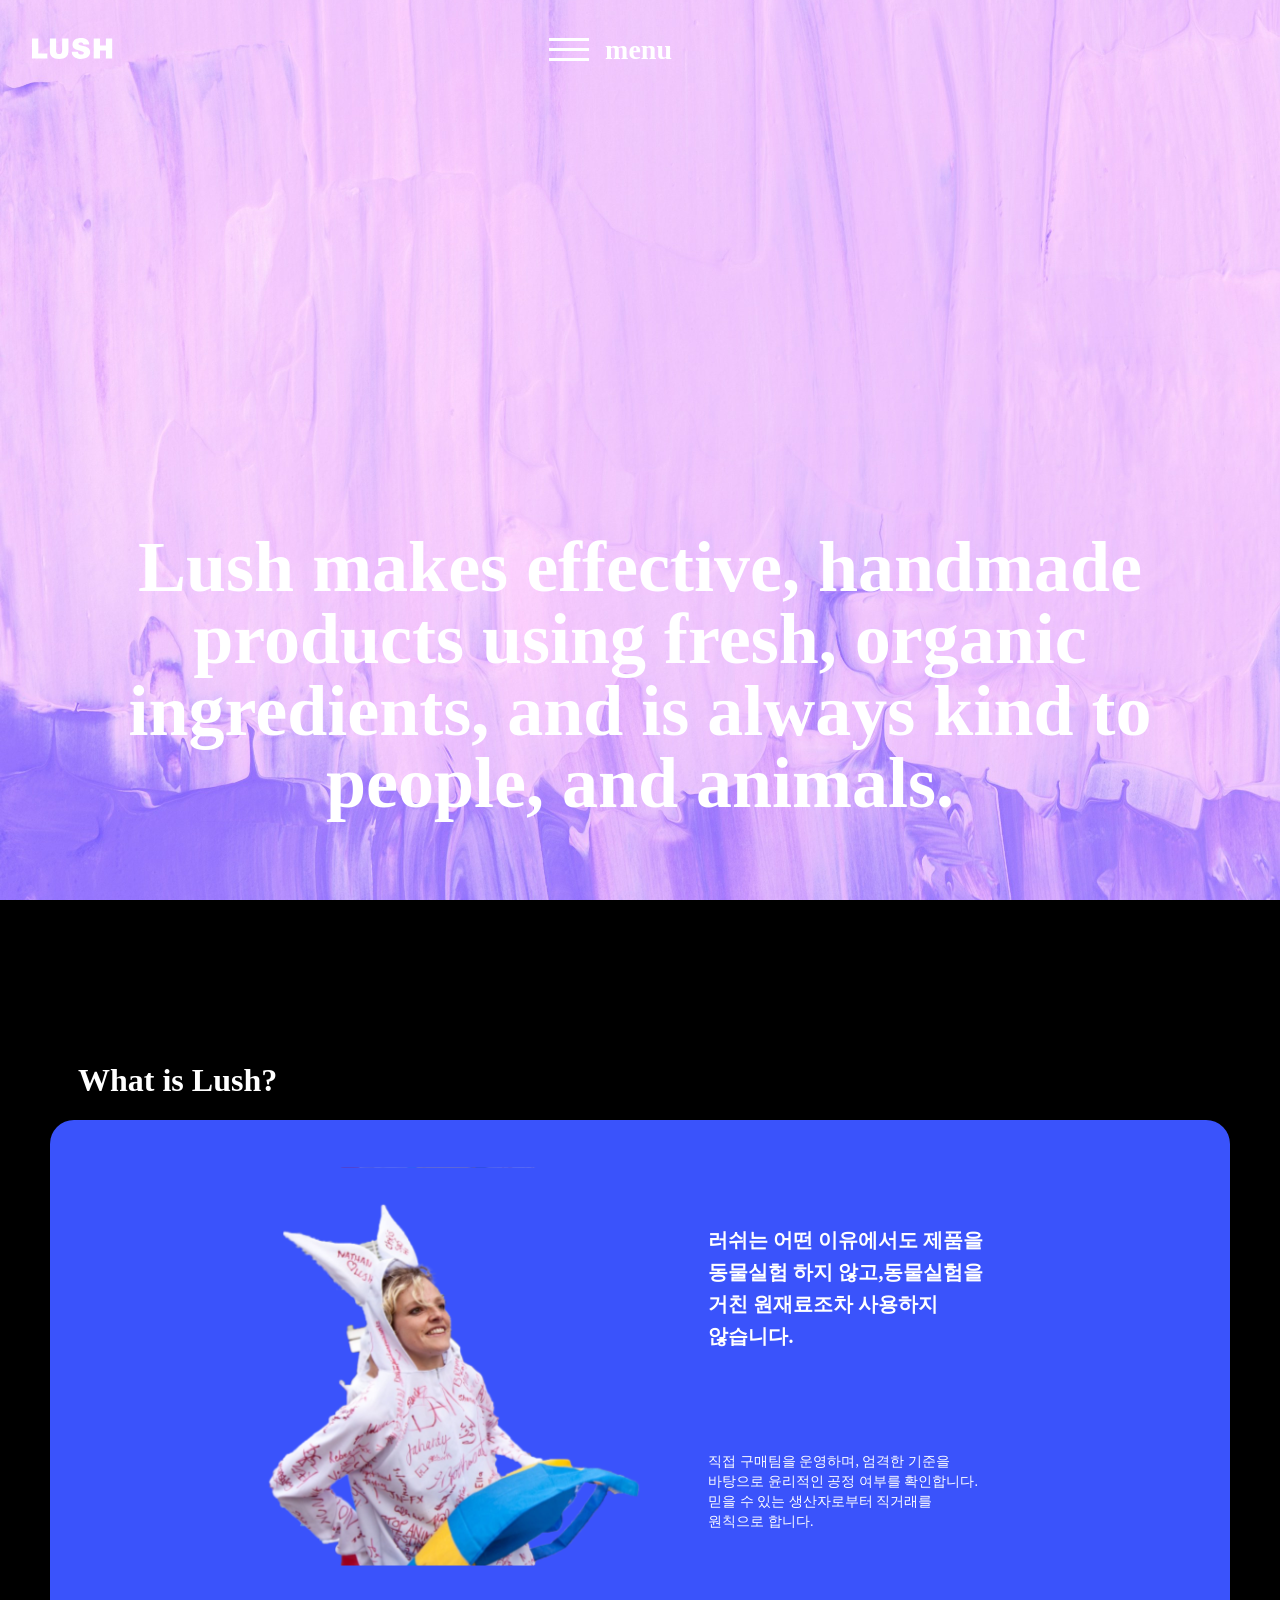
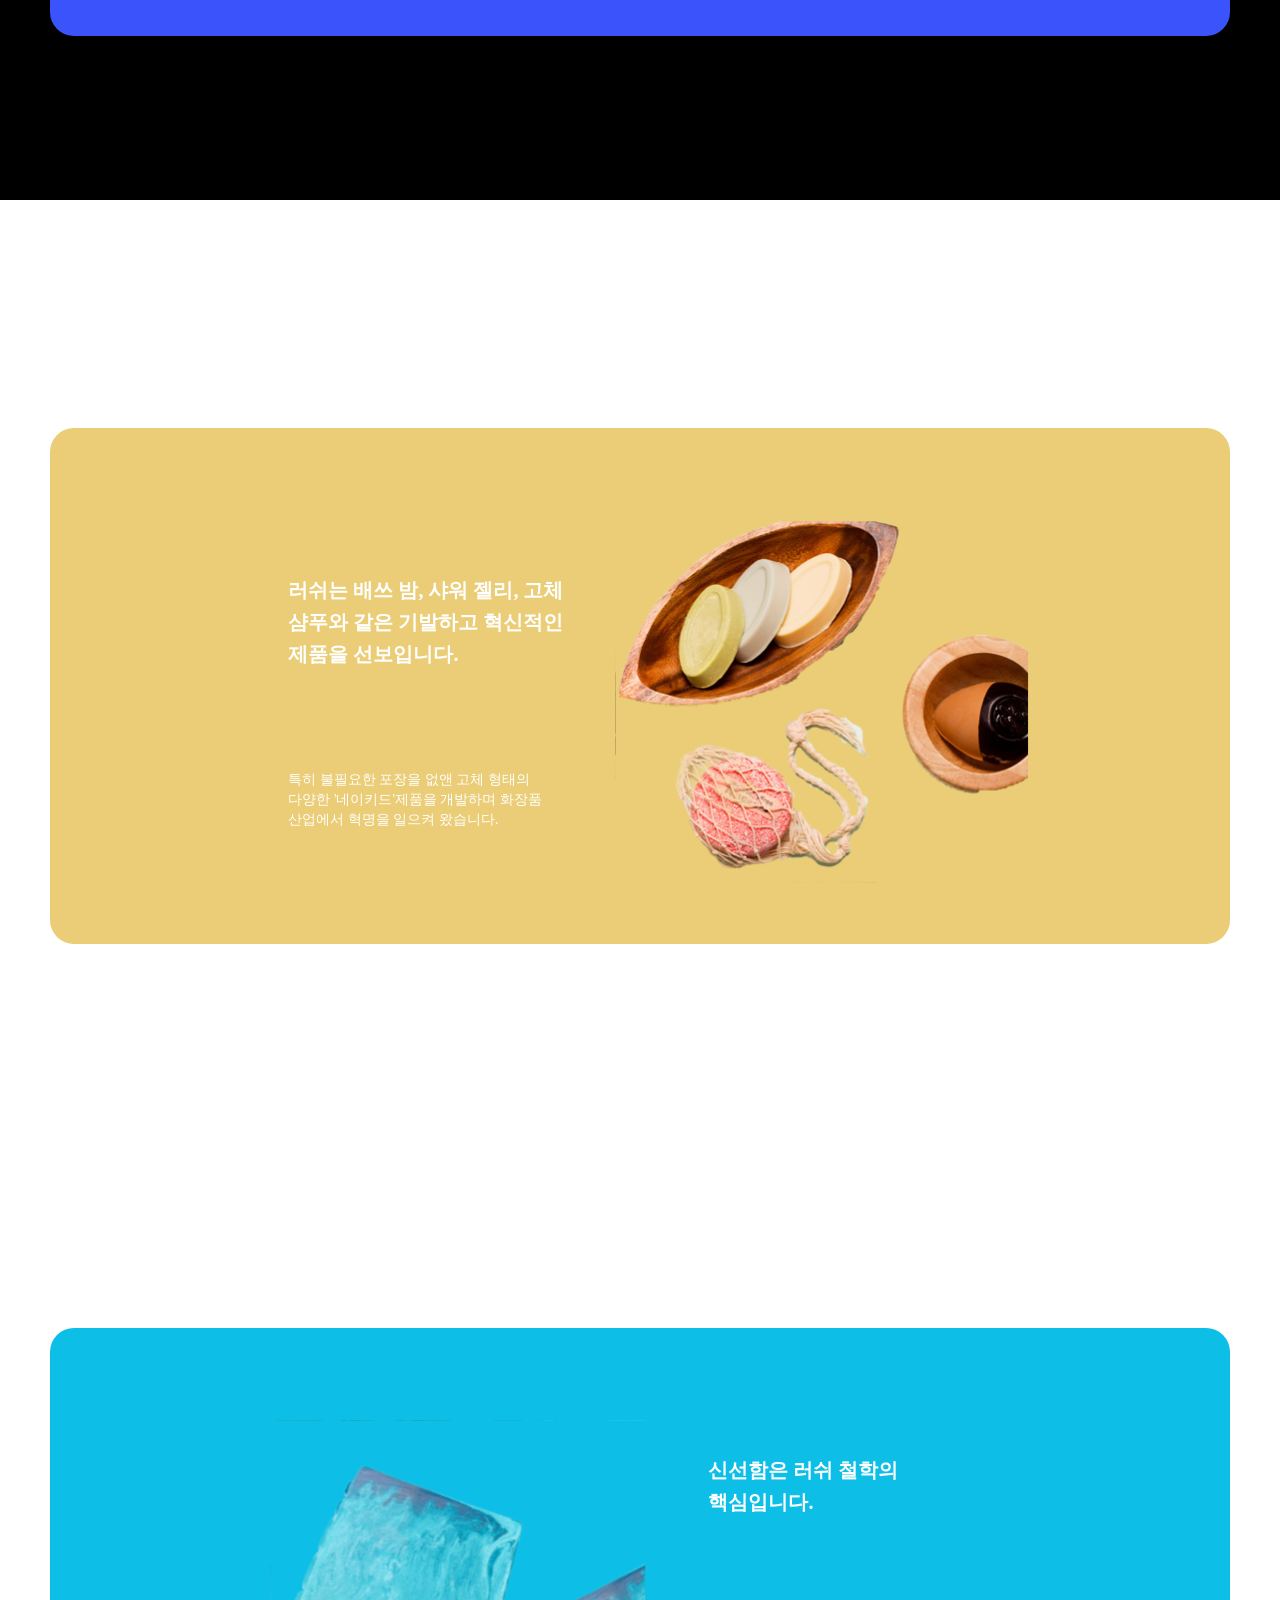
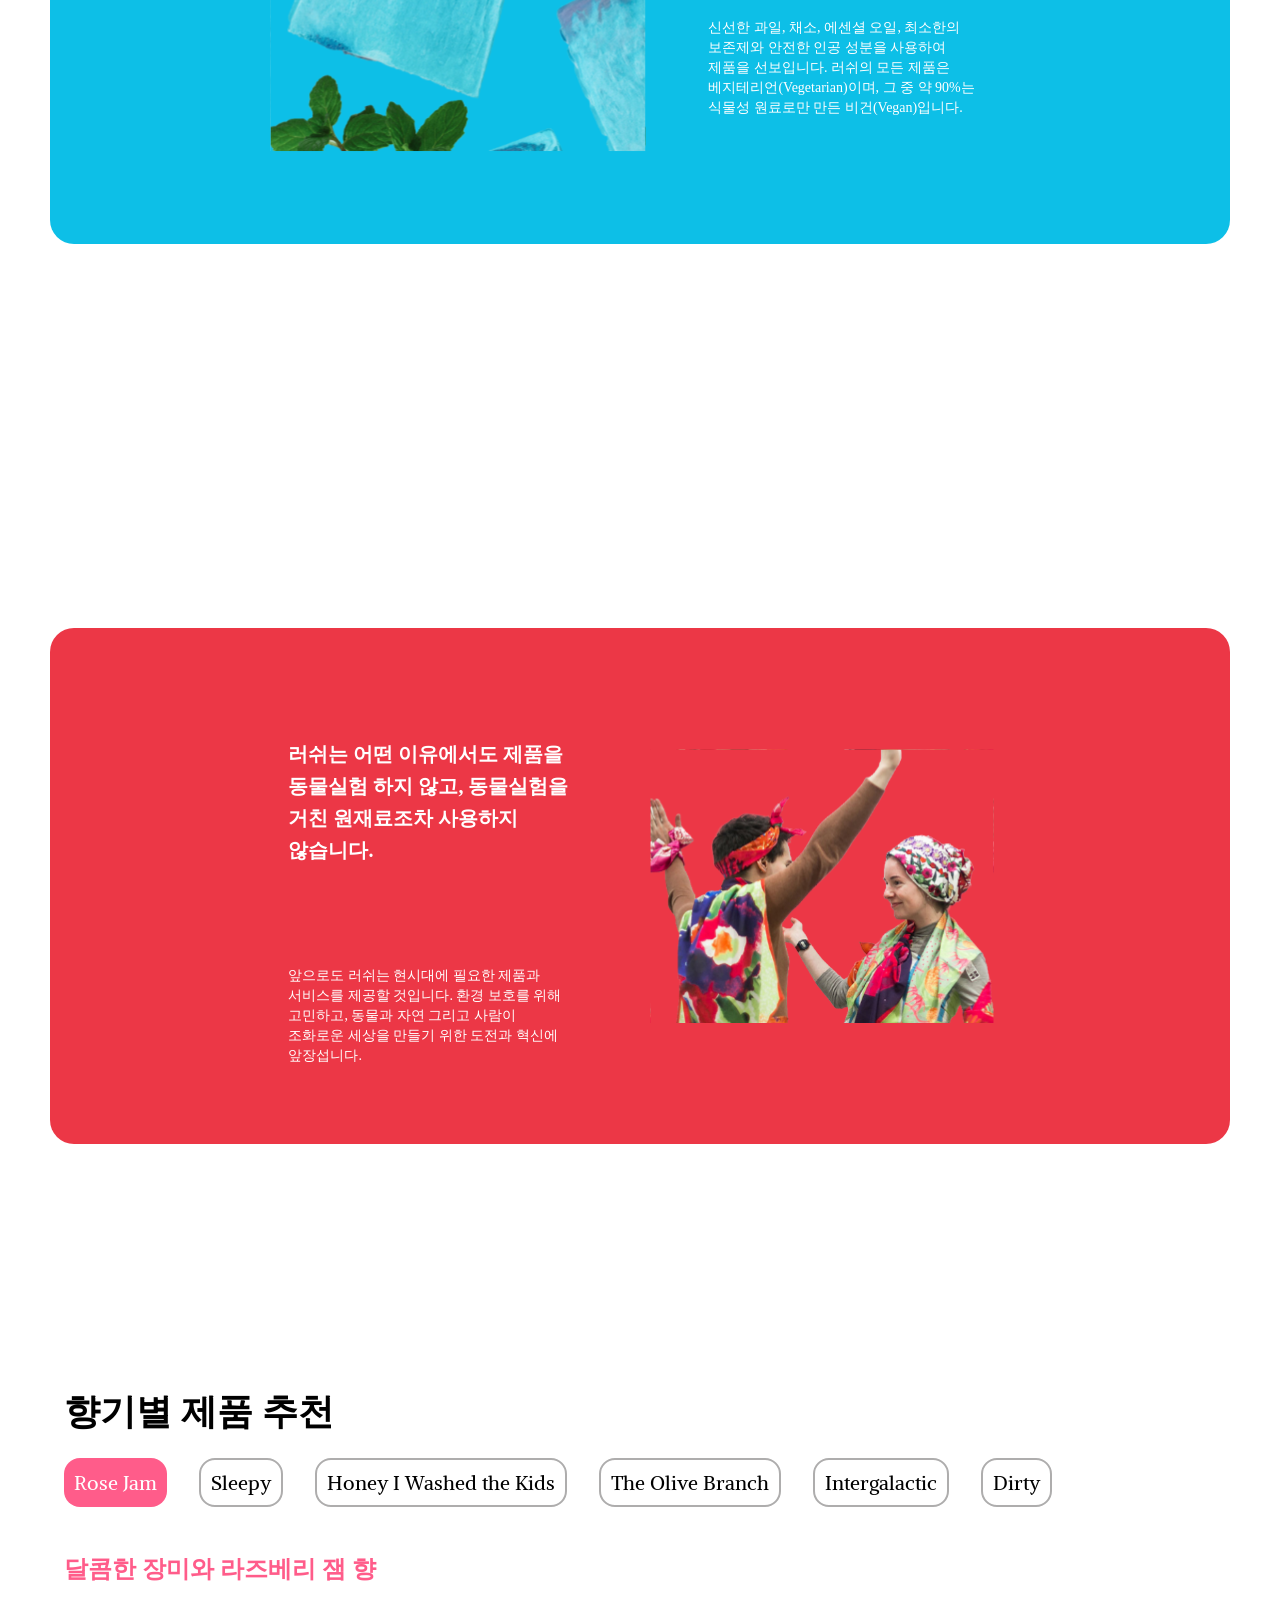
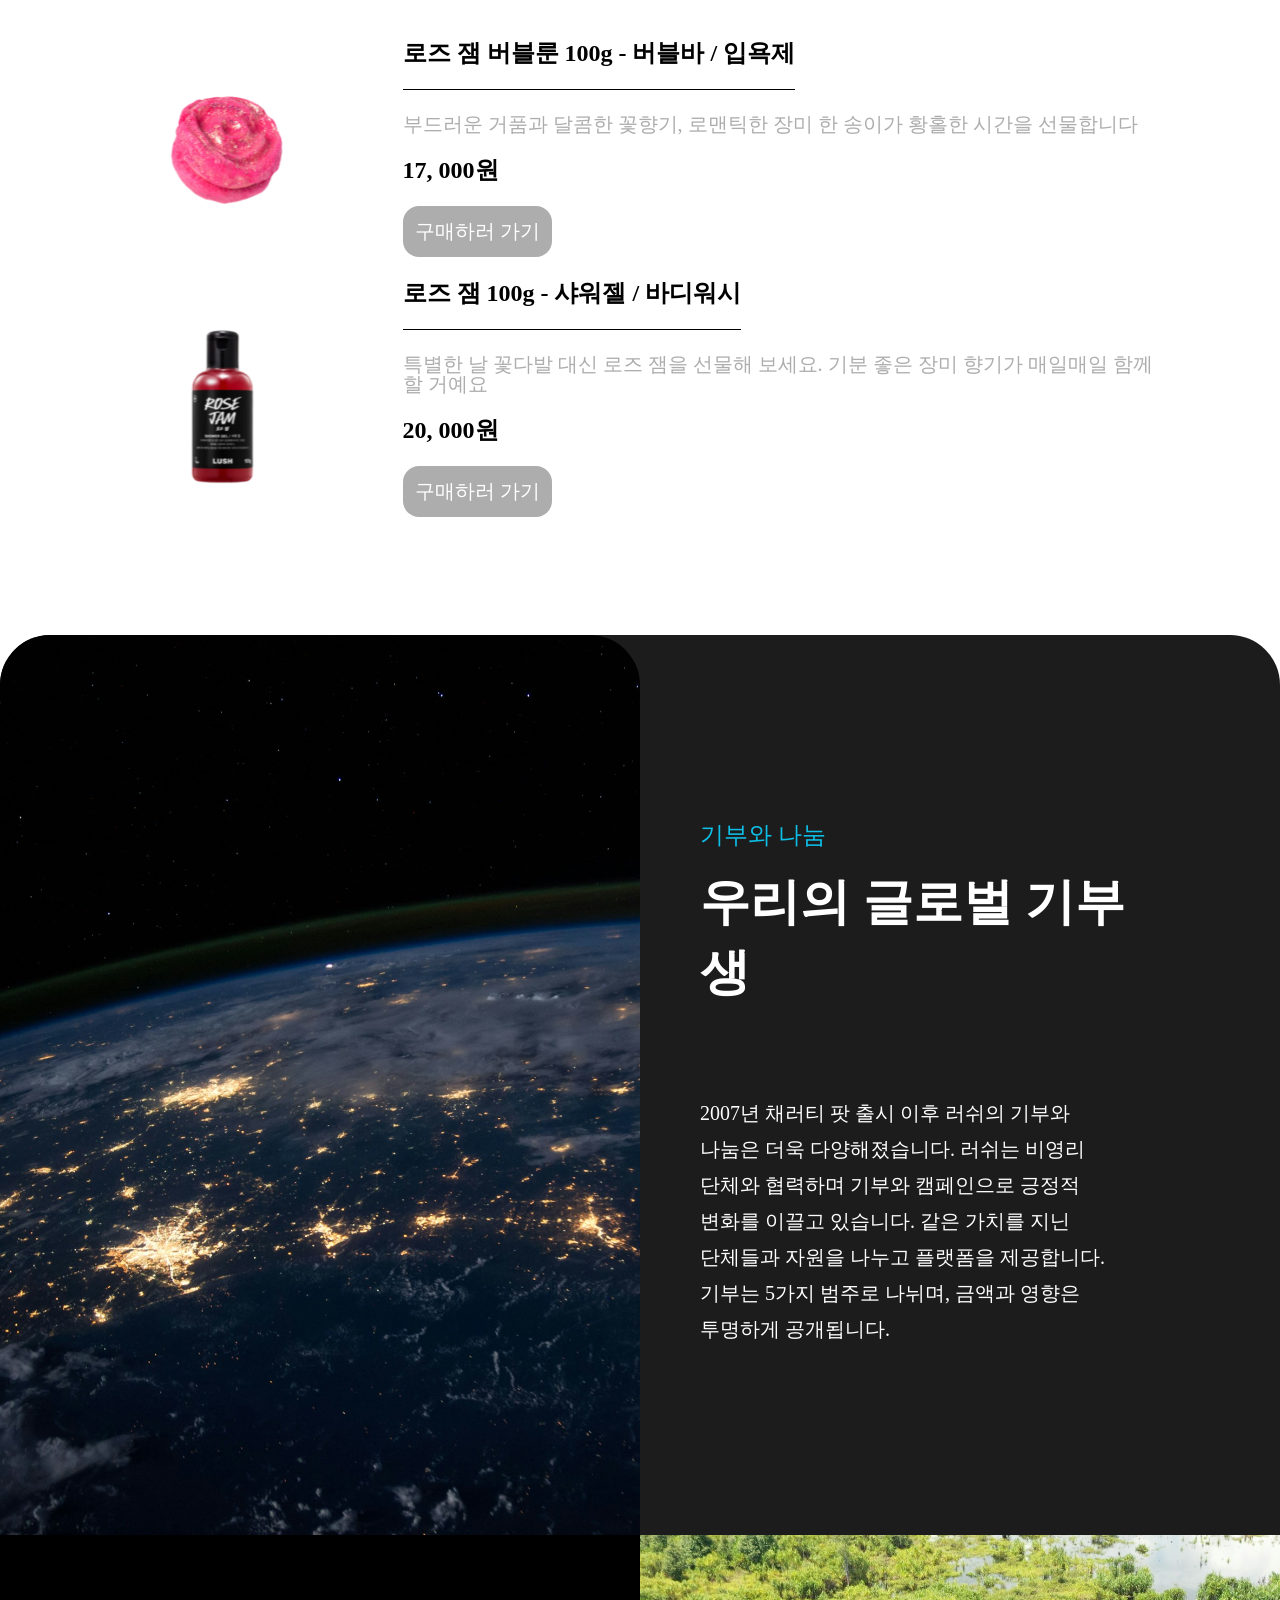
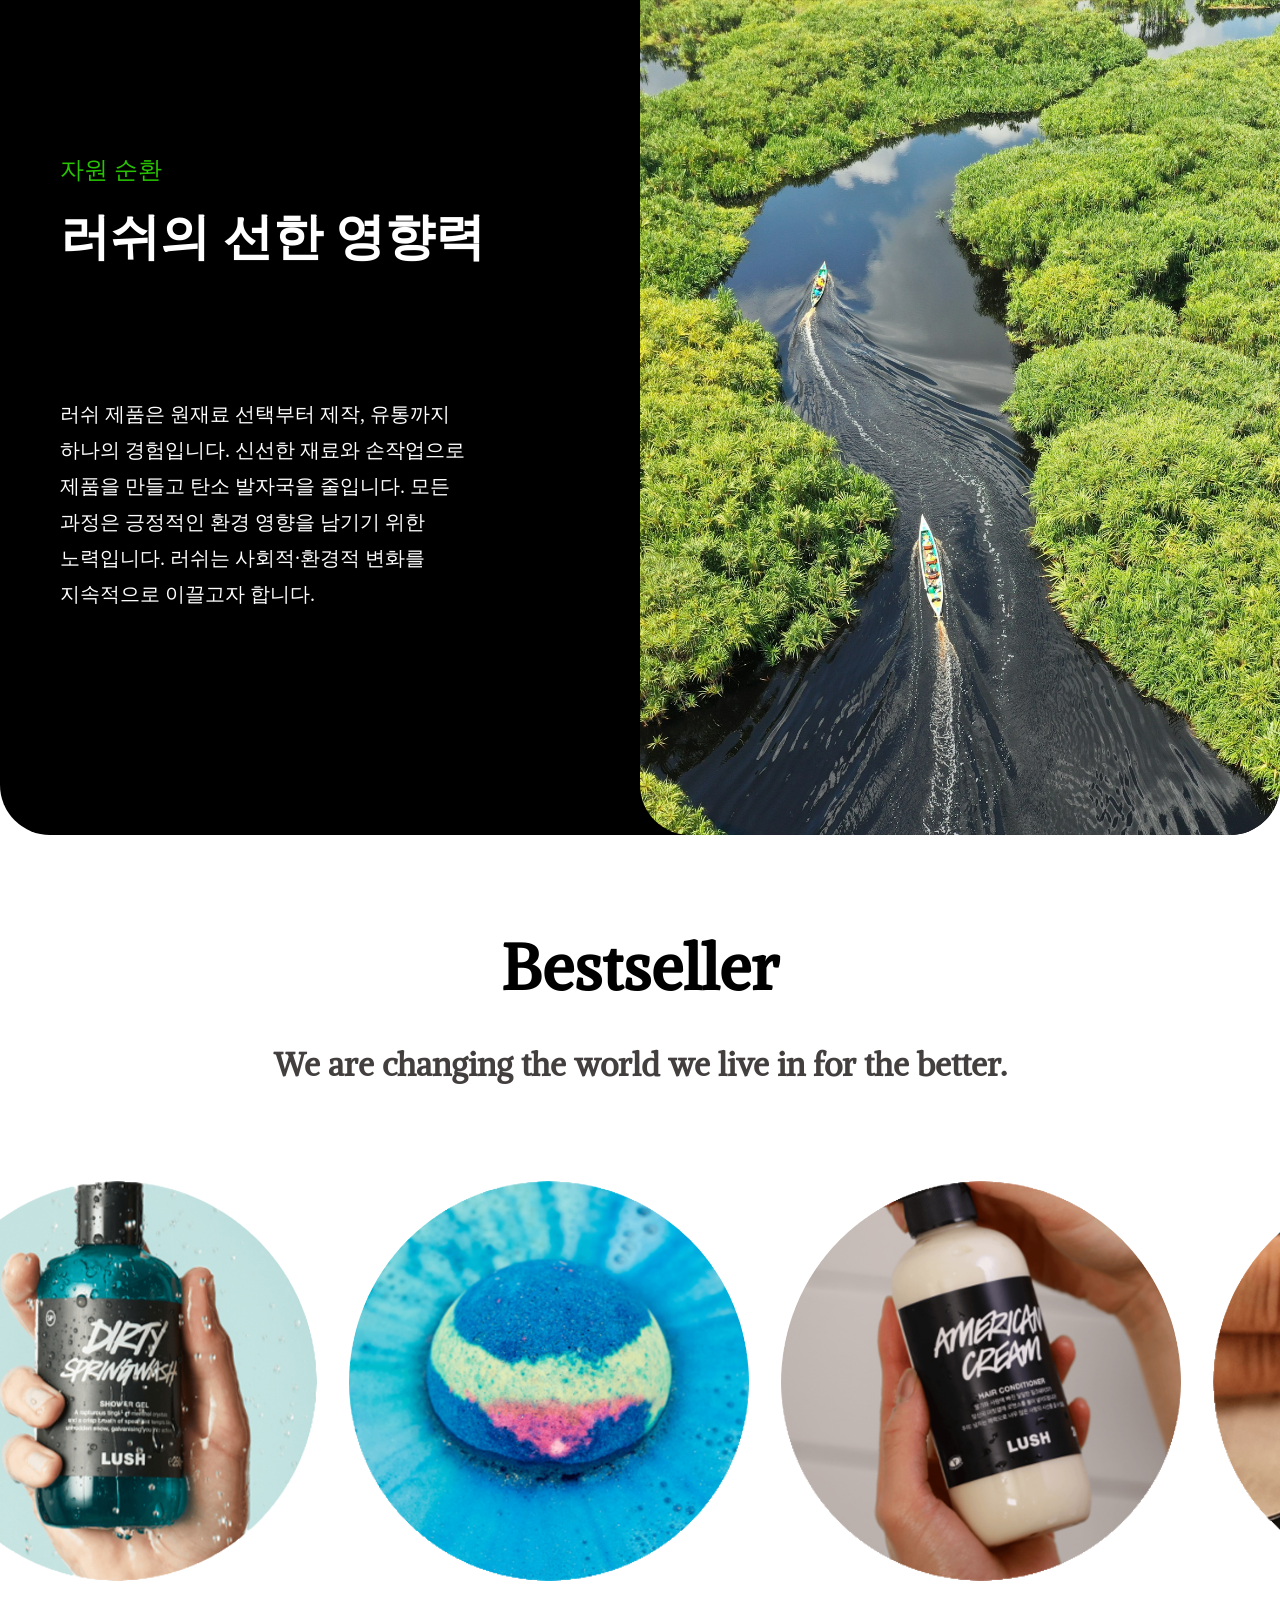
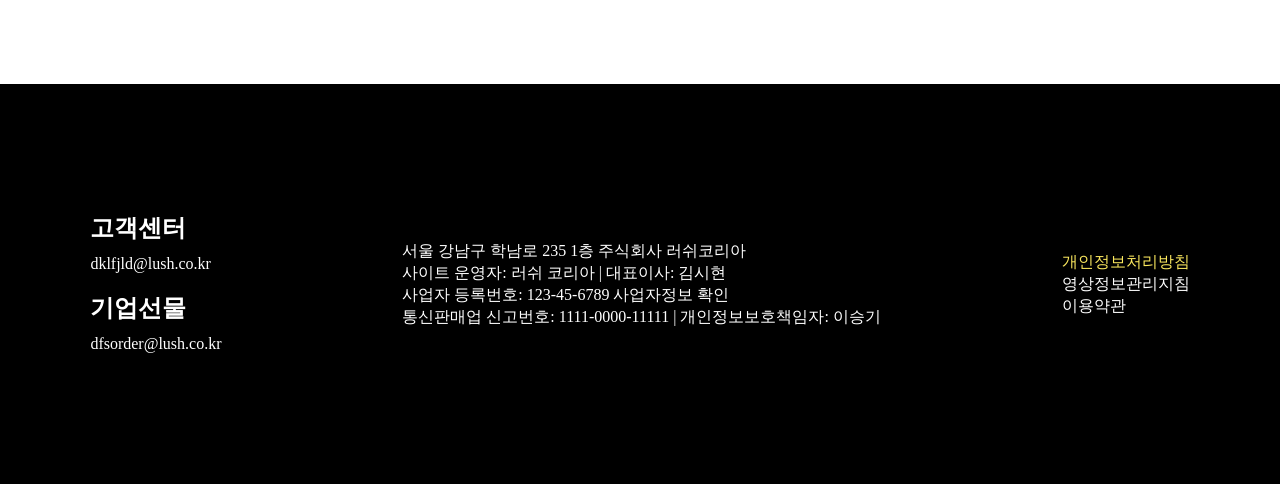
==== commit 908d24e7: "11" ====
--- a/index.html
+++ b/index.html
@@ -314,23 +314,43 @@
             <ul class="bestseller_content" id="sliderContent">
                 <li>
                     <img src="./image/best_1.png" alt="">
-                    <div class="bestseller_overlay">Dirty Springwash 샤워젤</div>
+                    <div class="bestseller_overlay">
+                        Dirty Springwash 샤워젤
+                        <br>
+                        Dirty Springwash Shower Gel
+                    </div>
                 </li>
                 <li>
                     <img src="./image/best_2.png" alt="">
-                    <div class="bestseller_overlay">인터갈락틱 200g - 버블바 / 입욕제</div>
+                    <div class="bestseller_overlay">
+                        인터갈락틱 200g - 버블바 / 입욕제
+                        <br>
+                        Intergalactic Bath Bomb
+                    </div>
                 </li>
                 <li>
                     <img src="./image/best_3.png" alt="">
-                    <div class="bestseller_overlay">American Cream 헤어 컨디셔너</div>
+                    <div class="bestseller_overlay">
+                        American Cream 헤어 컨디셔너
+                        <br>
+                        American Cream Hair Conditioner
+                    </div>
                 </li>
                 <li>
                     <img src="./image/best_4.png" alt="">
-                    <div class="bestseller_overlay">마스크 오브 매그너민티</div>
+                    <div class="bestseller_overlay">
+                        마스크 오브 매그너민티
+                        <br>
+                        Mask of Magnaminty
+                    </div>
                 </li>
                 <li>
                     <img src="./image/best_5.png" alt="">
-                    <div class="bestseller_overlay">더티 스프레이</div>
+                    <div class="bestseller_overlay">
+                        더티 스프레이
+                        <br>
+                        Dirty Body Spray
+                    </div>
                 </li>
             </ul>
         </div>
--- a/css/style.css
+++ b/css/style.css
@@ -65,6 +65,7 @@
 
 .header_menu_button {
     display: flex;
+    align-items: center;
 }
 
 .ham_container {
@@ -567,6 +568,7 @@
     transform: translateY(40px);
     transition: 1s ease-out, transform 1s ease-out;
     border-radius: 50px 50px 0 0;
+    align-items: center;
 }
 
 .campaign_container.resource {
@@ -680,6 +682,8 @@
     border-radius: 50%;
     opacity: 0;
     transition: 0.7s;
+    text-align: center;
+    line-height: 36px;
 }
 
 .bestseller_content>li:hover .bestseller_overlay {
--- a/css/media.css
+++ b/css/media.css
@@ -1,4 +1,5 @@
 @media (max-width: 1430px) {
+
     /* 소개 컨테이너 */
     .intro_content {
         height: 60%;
@@ -51,6 +52,7 @@
 }
 
 @media (max-width: 1300px) {
+
     /* 메인 컨테이너 */
     #main_typewriter {
         font-size: 72px;
@@ -103,6 +105,7 @@
 }
 
 @media (max-width: 1024px) {
+
     /* 메인 컨테이너 */
     #main_typewriter {
         font-size: 60px;
@@ -117,8 +120,7 @@
     .intro_container.blue>.intro_content>figure,
     .intro_container.yellow>.intro_content>figure,
     .intro_container.sky>.intro_content>figure,
-    .intro_container.red>.intro_content>figure
-     {
+    .intro_container.red>.intro_content>figure {
         width: 400px;
         height: calc(400px * 7 / 8);
         background-size: contain;
@@ -180,13 +182,22 @@
     }
 
     /* 캠페인 컨테이너 */
+    .campaign_container.donate>figure,
+    .campaign_container.resource>figure {
+        width: 60%;
+        height: 100%;
+        border-radius: 50px;
+    }
+
     .campaign_container {
-        padding: 50px;
-    }
-    .campaign_container.donate>figure {
-        width: 380px;
-        height: 40vh;
-        background-size: center;
+        padding: 80px 30px;
+        box-sizing: border-box;
+        gap: 28px;
+    }
+
+    .campaign_text_content {
+        padding: 0;
+        width: 40%;
     }
 
     .campaign_top.donate>h2 {
@@ -233,6 +244,7 @@
 }
 
 @media (max-width: 730px) {
+
     /* 소개 컨테이너 */
     .intro_content {
         flex-direction: column-reverse;
@@ -301,9 +313,39 @@
     .show_name {
         display: block;
     }
+
+    /* 캠페인 컨테이너 */
+    .campaign_container.donate>figure,
+    .campaign_container.resource>figure {
+        width: 100%;
+        height: 280%;
+        background-position: center center;
+        background-size: cover;
+    }
+
+    .campaign_container {
+        flex-direction: column;
+    }
+
+    .campaign_container.resource {
+        flex-direction: column-reverse;
+    }
+
+    .campaign_text_content {
+        width: 100%;
+    }
+
+    .campaign_top>p {
+        font-size: 28px;
+    }
+
+    .campaign_text_content>p {
+        display: none;
+    }
 }
 
 @media (max-width: 700px) {
+
     /* 메인 컨테이너 */
     #main_typewriter {
         font-size: 40px;
@@ -315,6 +357,11 @@
         height: 300px;
     }
 
+    .bestseller_overlay {
+        font-size: 16px;
+        line-height: 26px;
+    }
+
     .bestseller_container>h2 {
         font-size: 32px;
         margin-top: 28px;
@@ -329,13 +376,14 @@
     footer {
         height: 250px;
     }
-    
+
     .contact {
         display: none;
     }
 }
 
 @media (max-width: 500px) {
+
     /* 메인 컨테이너 */
     header {
         width: 100%;
@@ -353,7 +401,7 @@
         background-repeat: no-repeat;
         background-position: center center;
     }
-    
+
     /* 추천 컨테이너 */
     .rose_1,
     .rose_2,
@@ -378,10 +426,12 @@
     .address {
         font-size: 14px;
         line-height: 20px;
+        padding: 0 8px;
     }
 }
 
 @media (max-width: 450px) {
+
     /* 소개 컨테이너 */
     .intro_text_content>h3 {
         font-size: 18px;
@@ -390,9 +440,58 @@
 }
 
 @media (max-width: 360px) {
+
+    /* 메인 컨테이너 */
+    #main_typewriter {
+        font-size: 28px;
+        line-height: 40px;
+    }
+
+    .header_menu>li {
+        font-size: 22px;
+        line-height: 44px;
+    }
+
+    .header_menu_button>p {
+        font-size: 22px;
+        margin-left: 12px;
+    }
+
+    /* 소개 컨테이너 */
+    .intro_container {
+        height: 800px;
+    }
+
+    .intro_text_content>h3 {
+        font-size: 16px;
+        line-height: 24px;
+    }
+
+    .intro_container>h2 {
+        font-size: 22px;
+        margin-left: 16px;
+    }
+
     /* 추천 컨테이너 */
     .flex_box {
         flex-direction: column;
+        justify-content: center;
+        align-items: center;
+    }
+
+    /* 캠페인 컨테이너 */
+    .campaign_container {
+        height: 600px;
+        padding: 40px 16px;
+    }
+
+    .campaign_top.donate>h2,
+    .campaign_top.resource>h2 {
+        font-size: 16px;
+    }
+
+    .campaign_top>p {
+        font-size: 20px;
     }
 
     /* 베스트셀러 컨테이너 */
@@ -401,6 +500,11 @@
         height: 200px;
     }
 
+    .bestseller_overlay {
+        font-size: 12px;
+        line-height: 20px;
+    }
+
     .bestseller_container>h2 {
         font-size: 28px;
         margin-top: 22px;
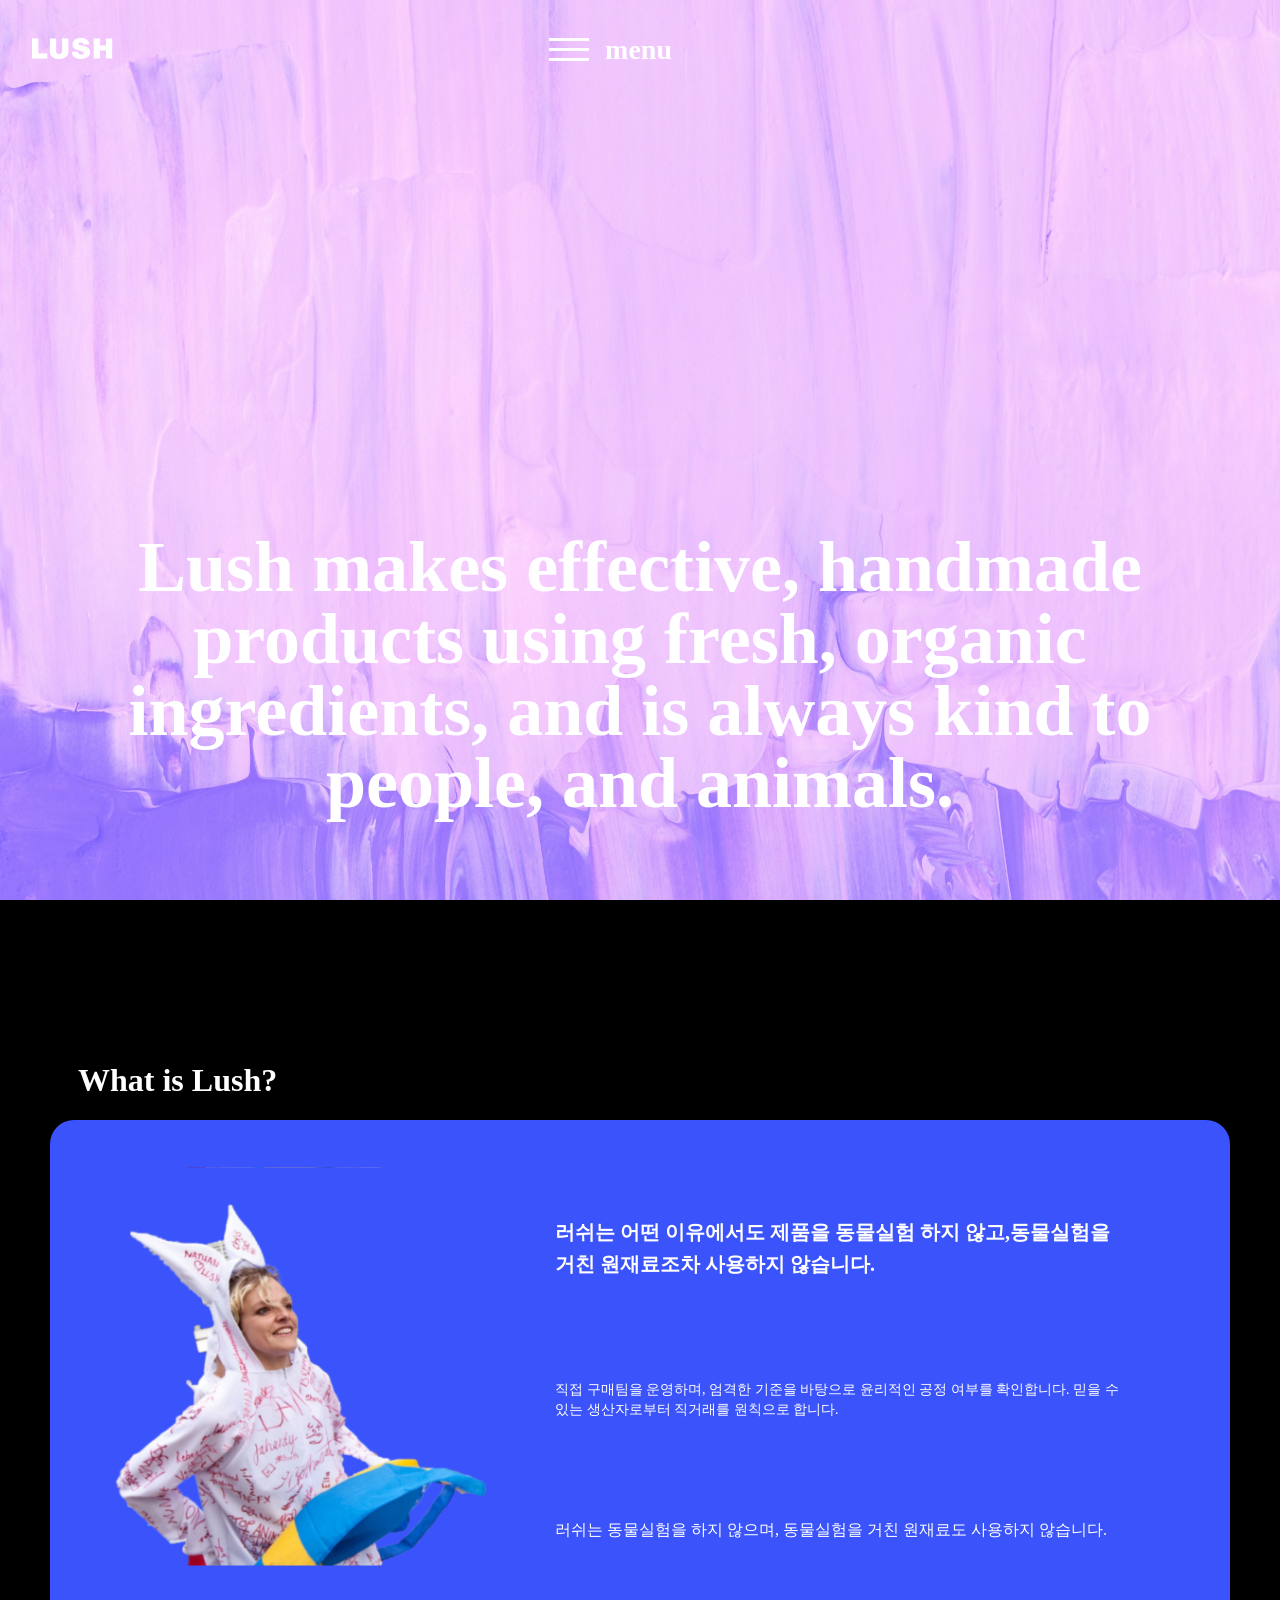
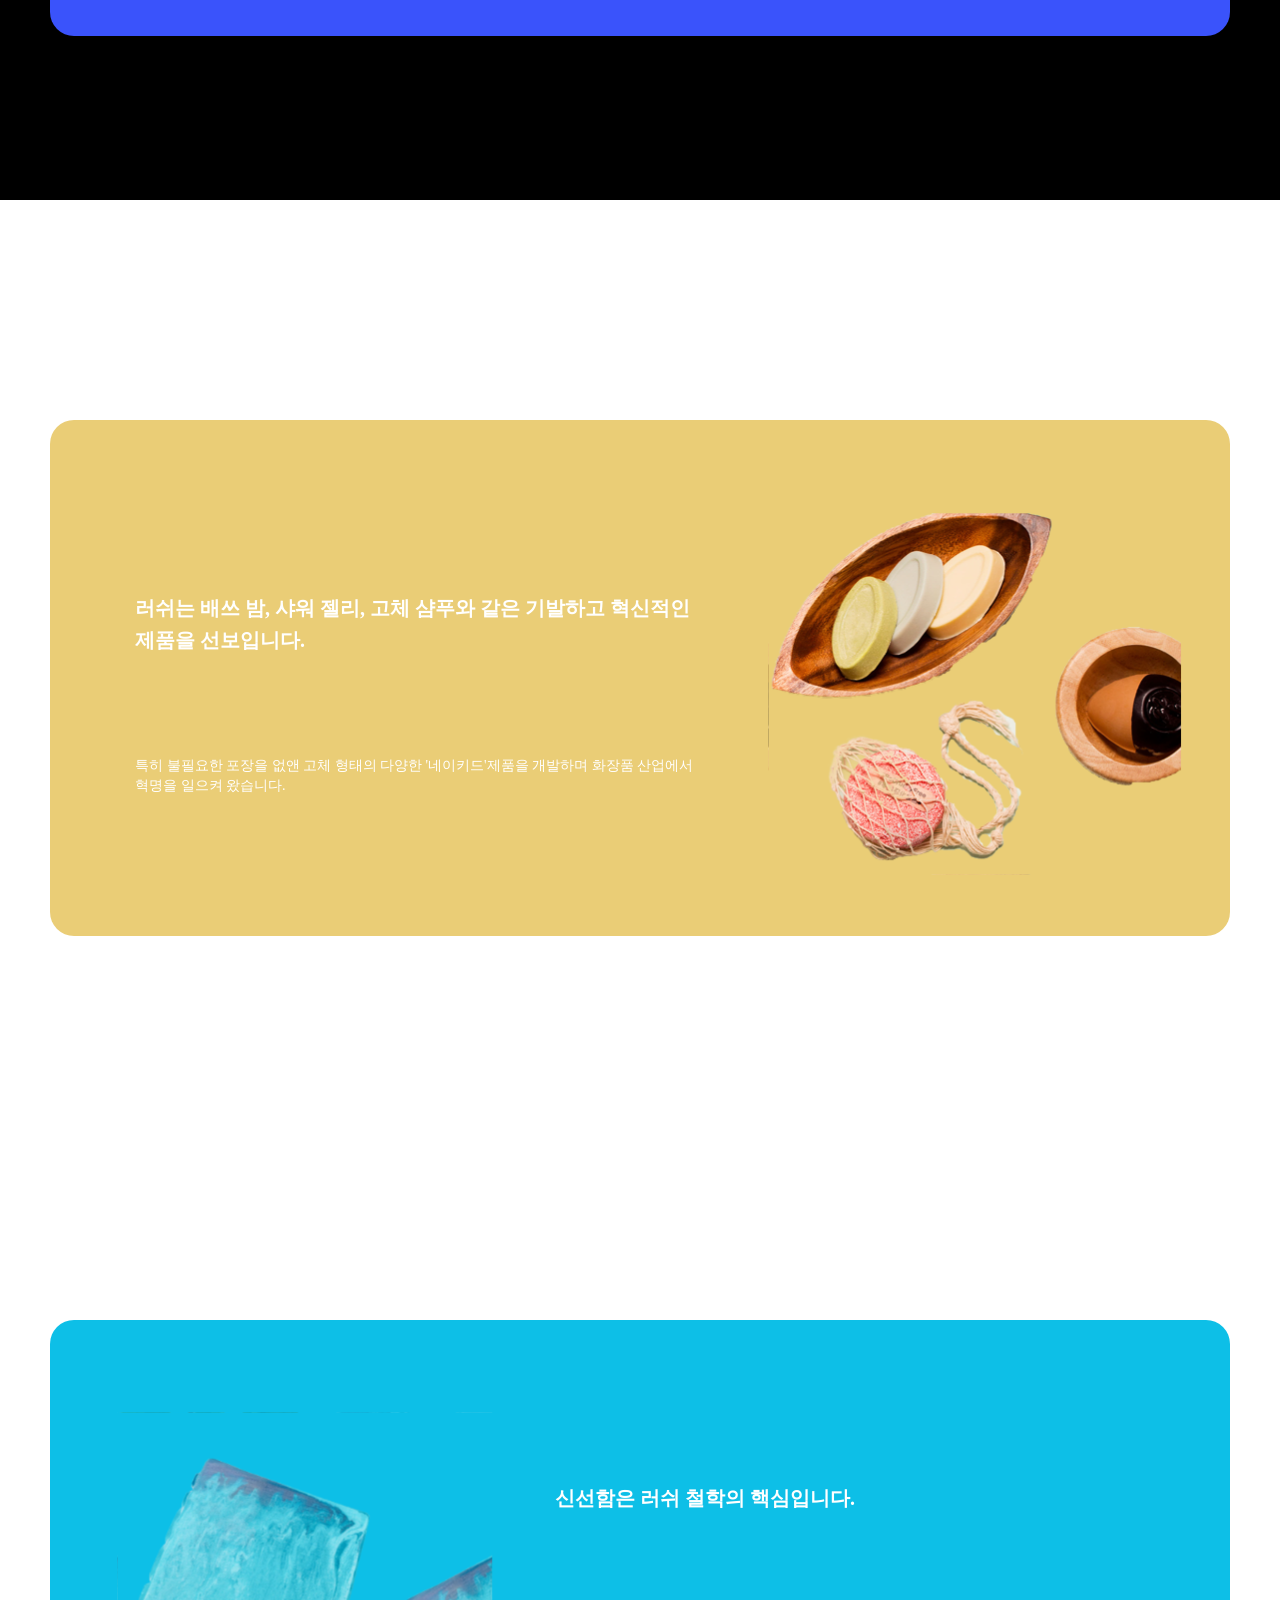
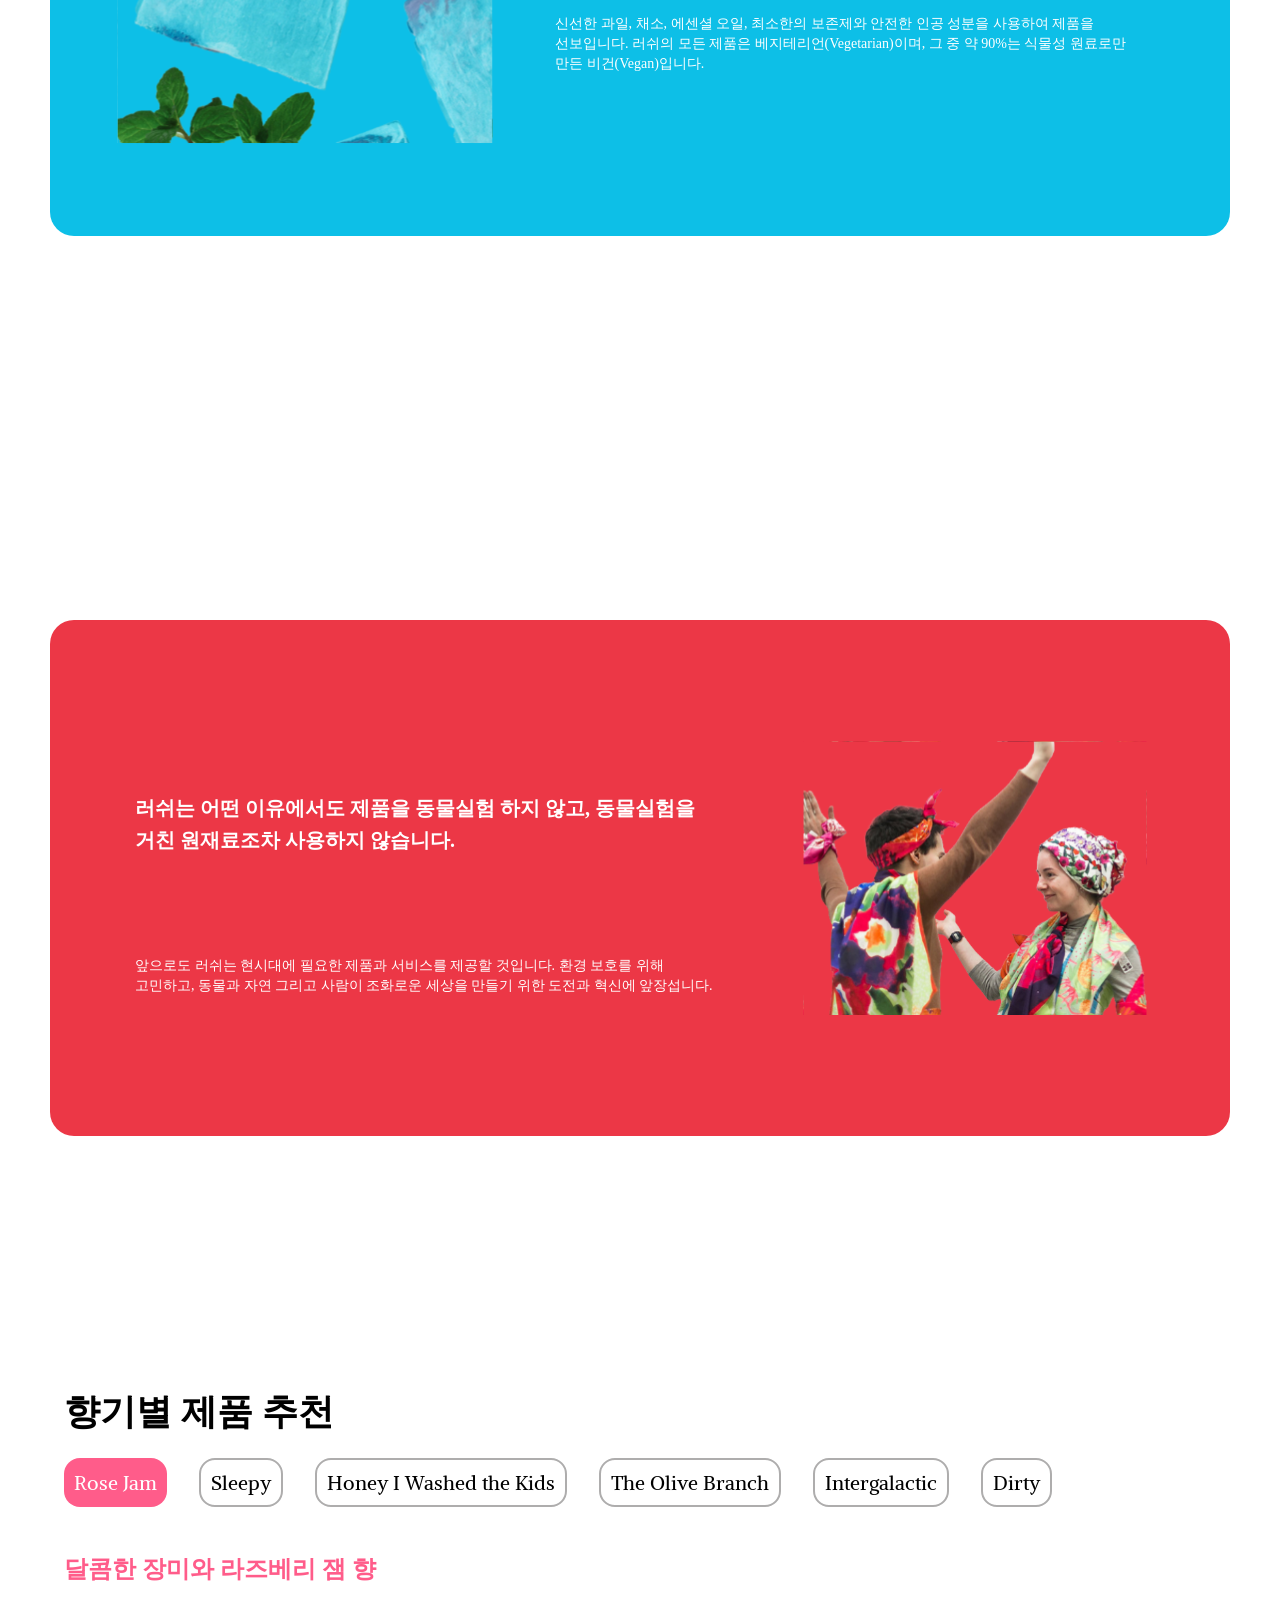
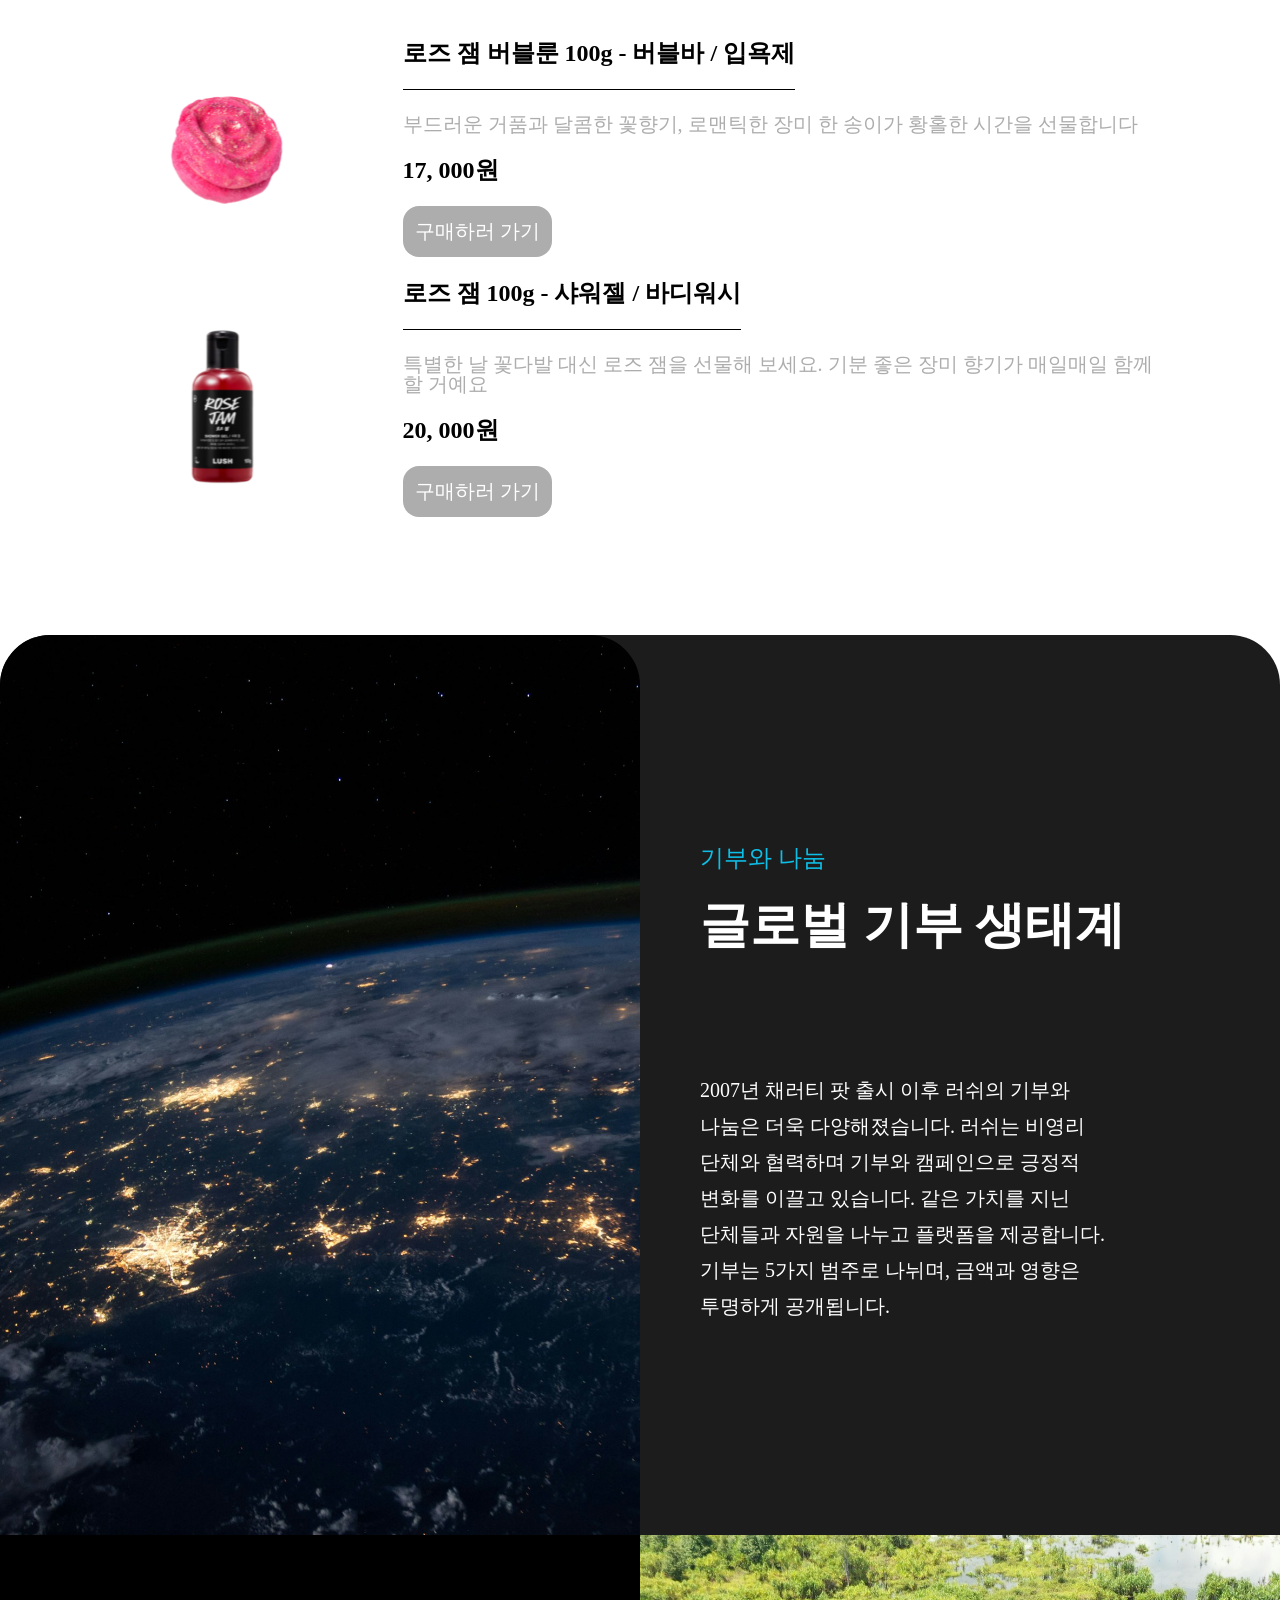
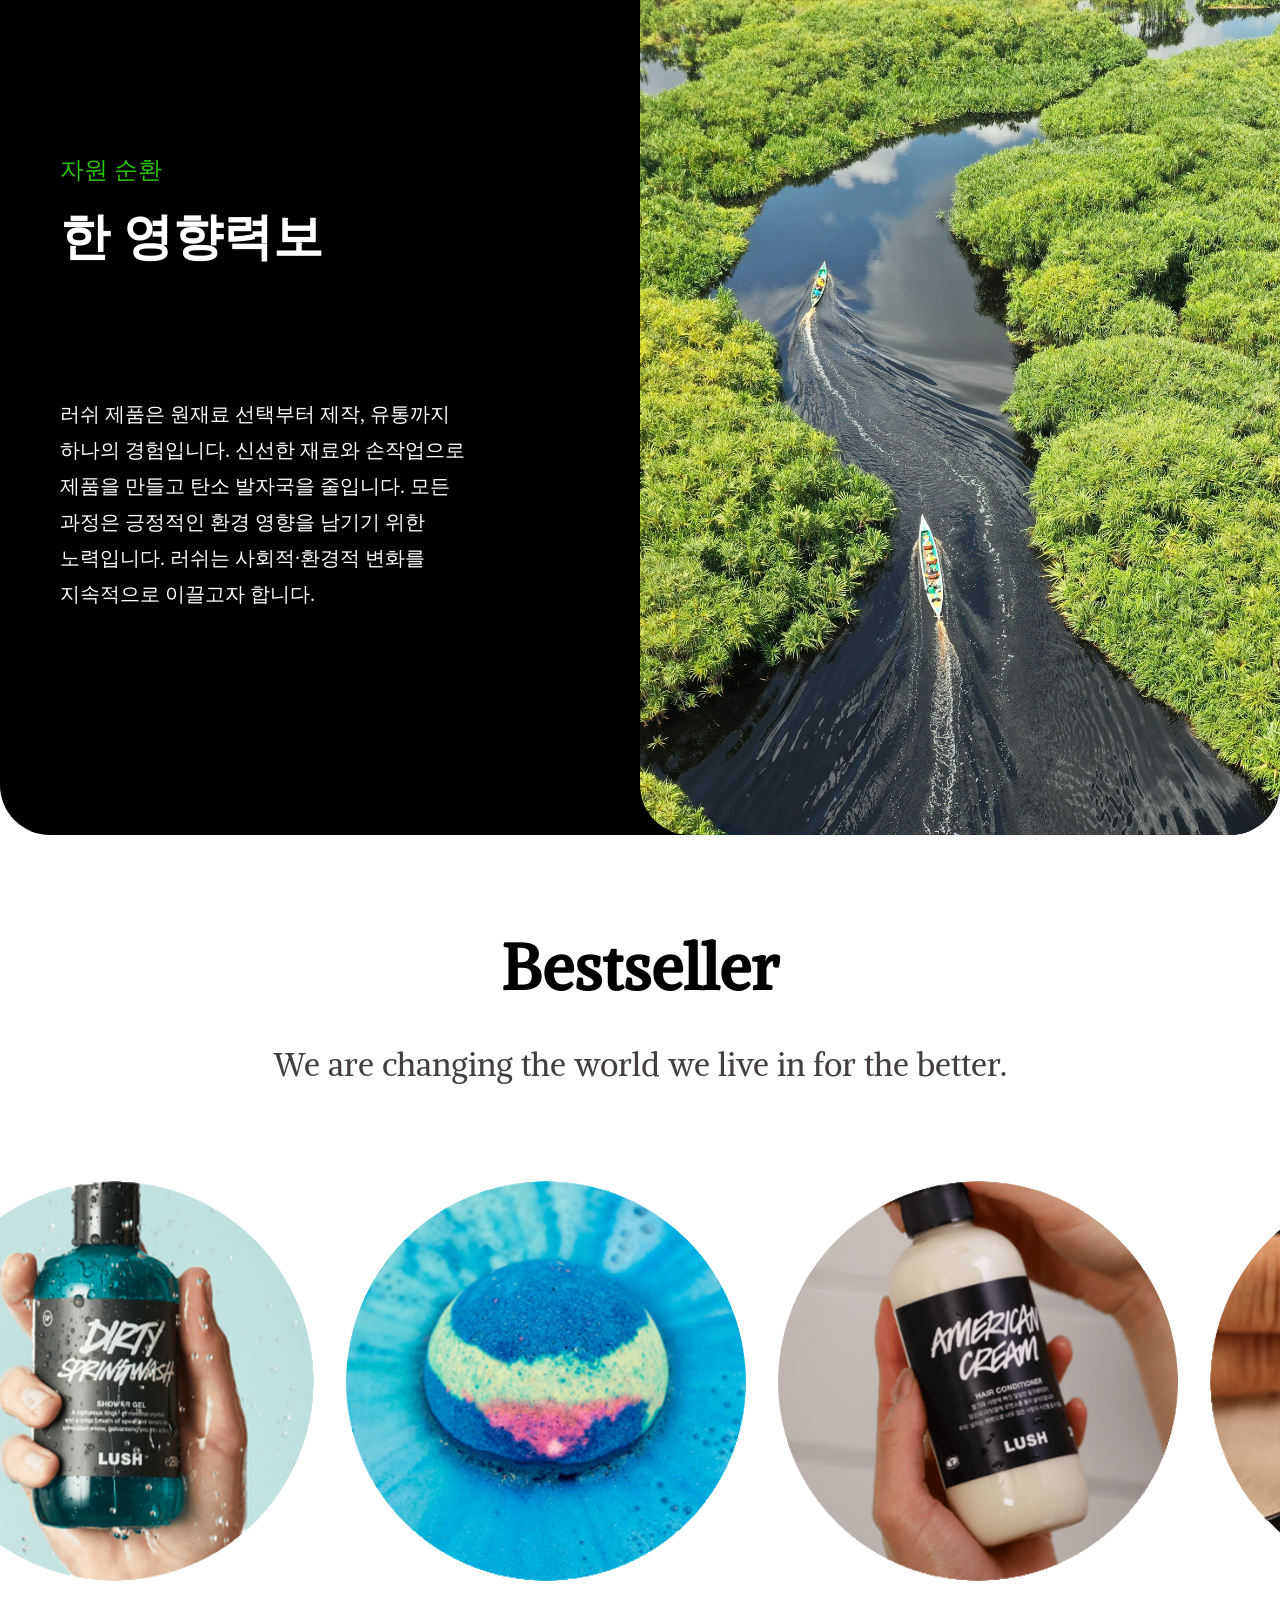
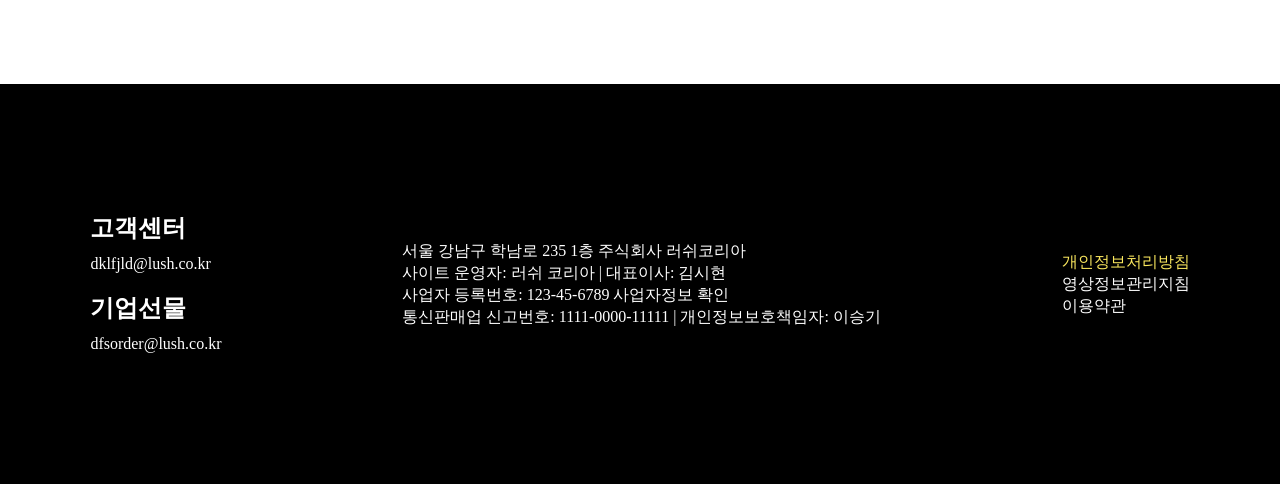
==== commit 8bb60159: "11" ====
--- a/index.html
+++ b/index.html
@@ -58,6 +58,9 @@
                     <p>
                         직접 구매팀을 운영하며, 엄격한 기준을 바탕으로 윤리적인 공정 여부를 확인합니다. 믿을 수 있는 생산자로부터 직거래를 원칙으로 합니다.
                     </p>
+                    <p>
+                        러쉬는 동물실험을 하지 않으며, 동물실험을 거친 원재료도 사용하지 않습니다.
+                    </p>
                 </div>
             </div>
         </div>
@@ -183,6 +186,7 @@
                         <p>달콤한 꿀단지 속으로 풍덩! 꿀처럼 촉촉한 피부를 만들어 드릴게요</p>
                         <h2>11, 000원</h2>
                         <button>구매하러 가기</button>
+                        <button class="show_button">제품 보러가기</button>
                     </div>
                 </div>
                 <div class="recommend_content">
@@ -192,6 +196,7 @@
                         <p>사랑하는 사람에게 사용 방법을알려달라고 속삭여보세요</p>
                         <h2>66, 000원</h2>
                         <button>구매하러 가기</button>
+                        <button class="show_button">제품 보러가기</button>
                     </div>
                 </div>
             </div>
@@ -207,6 +212,7 @@
                         <p>어디에서도 찾아볼 수 없는 특별한 향기예요</p>
                         <h2>20, 000원</h2>
                         <button>구매하러 가기</button>
+                        <button class="show_button">제품 보러가기</button>
                     </div>
                 </div>
                 <div class="recommend_content">
@@ -216,6 +222,7 @@
                         <p>꽃과 과일의 조화랄까? 게다가 잔향기가 정말 좋았습니다</p>
                         <h2>66, 000원</h2>
                         <button>구매하러 가기</button>
+                        <button class="show_button">제품 보러가기</button>
                     </div>
                 </div>
             </div>
@@ -231,6 +238,7 @@
                         <p>화려한 일상탈출! 별들의 눈부신 소용돌이 속으로 퐁당</p>
                         <h2>17, 000원</h2>
                         <button>구매하러 가기</button>
+                        <button class="show_button">제품 보러가기</button>
                     </div>
                 </div>
                 <div class="recommend_content">
@@ -240,6 +248,7 @@
                         <p>상쾌하고 싱그러운 향기가 욕실 가득 퍼지면, 신비한 우주의 수호자가 된 듯한 느낌이 들 거예요!</p>
                         <h2>21, 000원</h2>
                         <button>구매하러 가기</button>
+                        <button class="show_button">제품 보러가기</button>
                     </div>
                 </div>
             </div>
@@ -255,6 +264,7 @@
                         <p>오크모스의 차분한 향기는 시간이 지나면서 부드러운 느낌으로 바뀌어 갑니다</p>
                         <h2>44, 000원</h2>
                         <button>구매하러 가기</button>
+                        <button class="show_button">제품 보러가기</button>
                     </div>
                 </div>
                 <div class="recommend_content">
@@ -264,6 +274,7 @@
                         <p>누군가를 사로잡는 그 순간, 뒤돌아보게 만드는 그 향기</p>
                         <h2>130, 000원</h2>
                         <button>구매하러 가기</button>
+                        <button class="show_button">제품 보러가기</button>
                     </div>
                 </div>
             </div>
--- a/css/style.css
+++ b/css/style.css
@@ -238,7 +238,7 @@
     justify-content: center;
     gap: 200px;
     word-break: keep-all;
-    width: 24%
+    width: 50%
 }
 
 .intro_text_content.margin_right {
@@ -262,6 +262,10 @@
 
 .intro_text_content>p {
     line-height: 20px;
+}
+
+.intro_description {
+    display: none;
 }
 
 /* blue */
@@ -627,14 +631,14 @@
 .bestseller_container>h2 {
     text-align: center;
     font-size: 64px;
-    font-weight: 900;
+    font-weight: 600;
     font-family: 'Alike', serif;
 }
 
 .bestseller_container>p {
     text-align: center;
     font-size: 32px;
-    font-weight: 900;
+    font-weight: 400;
     margin: 50px 0 100px 0;
     color: #443f3f;
     font-family: 'Alike', serif;
--- a/css/media.css
+++ b/css/media.css
@@ -20,6 +20,14 @@
         padding: 20px 50px;
     }
 
+    .intro_container:nth-child(2)::before,
+    .intro_container:nth-child(3)::before,
+    .intro_container:nth-child(4)::before {
+        height: 32px;
+        display: block;
+        content: "";
+    }
+
     .intro_container>h2 {
         font-size: 32px;
         margin-left: 28px;
@@ -46,7 +54,7 @@
         line-height: 32px;
     }
 
-    .intro_text_content>p {
+    .intro_text_content>p:first-of-type {
         font-size: 14px;
     }
 }
@@ -128,8 +136,37 @@
         background-position: center center;
     }
 
+    .intro_content {
+        flex-direction: column;
+        gap: 32px;
+    }
+
+    .intro_text_content.margin_right {
+        margin-right: 0;
+    }
+
+    .intro_text_content.margin_left {
+        margin-left: 0;
+    }
+
+    .margin_left {
+        margin-top: 0;
+    }
+
     .intro_text_content {
-        gap: 80px;
+        gap: 60px;
+        height: auto;
+        width: auto;
+    }
+
+    .intro_text_content>h3,
+    .intro_text_content>p:first-of-type {
+        display: none;
+    }
+
+    .intro_text_content>p:last-of-type {
+        display: block;
+        font-size: 48px;
     }
 
     /* 추천 컨테이너 */
@@ -163,7 +200,7 @@
     }
 
     .recommend_text_content>h2 {
-        font-size: 20px;
+        font-size: 18px;
         margin-bottom: 18px;
     }
 
@@ -264,7 +301,7 @@
         display: none;
     }
 
-    .intro_text_content.margin_right {
+    /* .intro_text_content.margin_right {
         margin-right: 0;
     }
 
@@ -274,7 +311,7 @@
 
     .margin_left {
         margin-top: 0;
-    }
+    } */
 
     /* 추천 컨테이너 */
     .recommend_container>h2 {
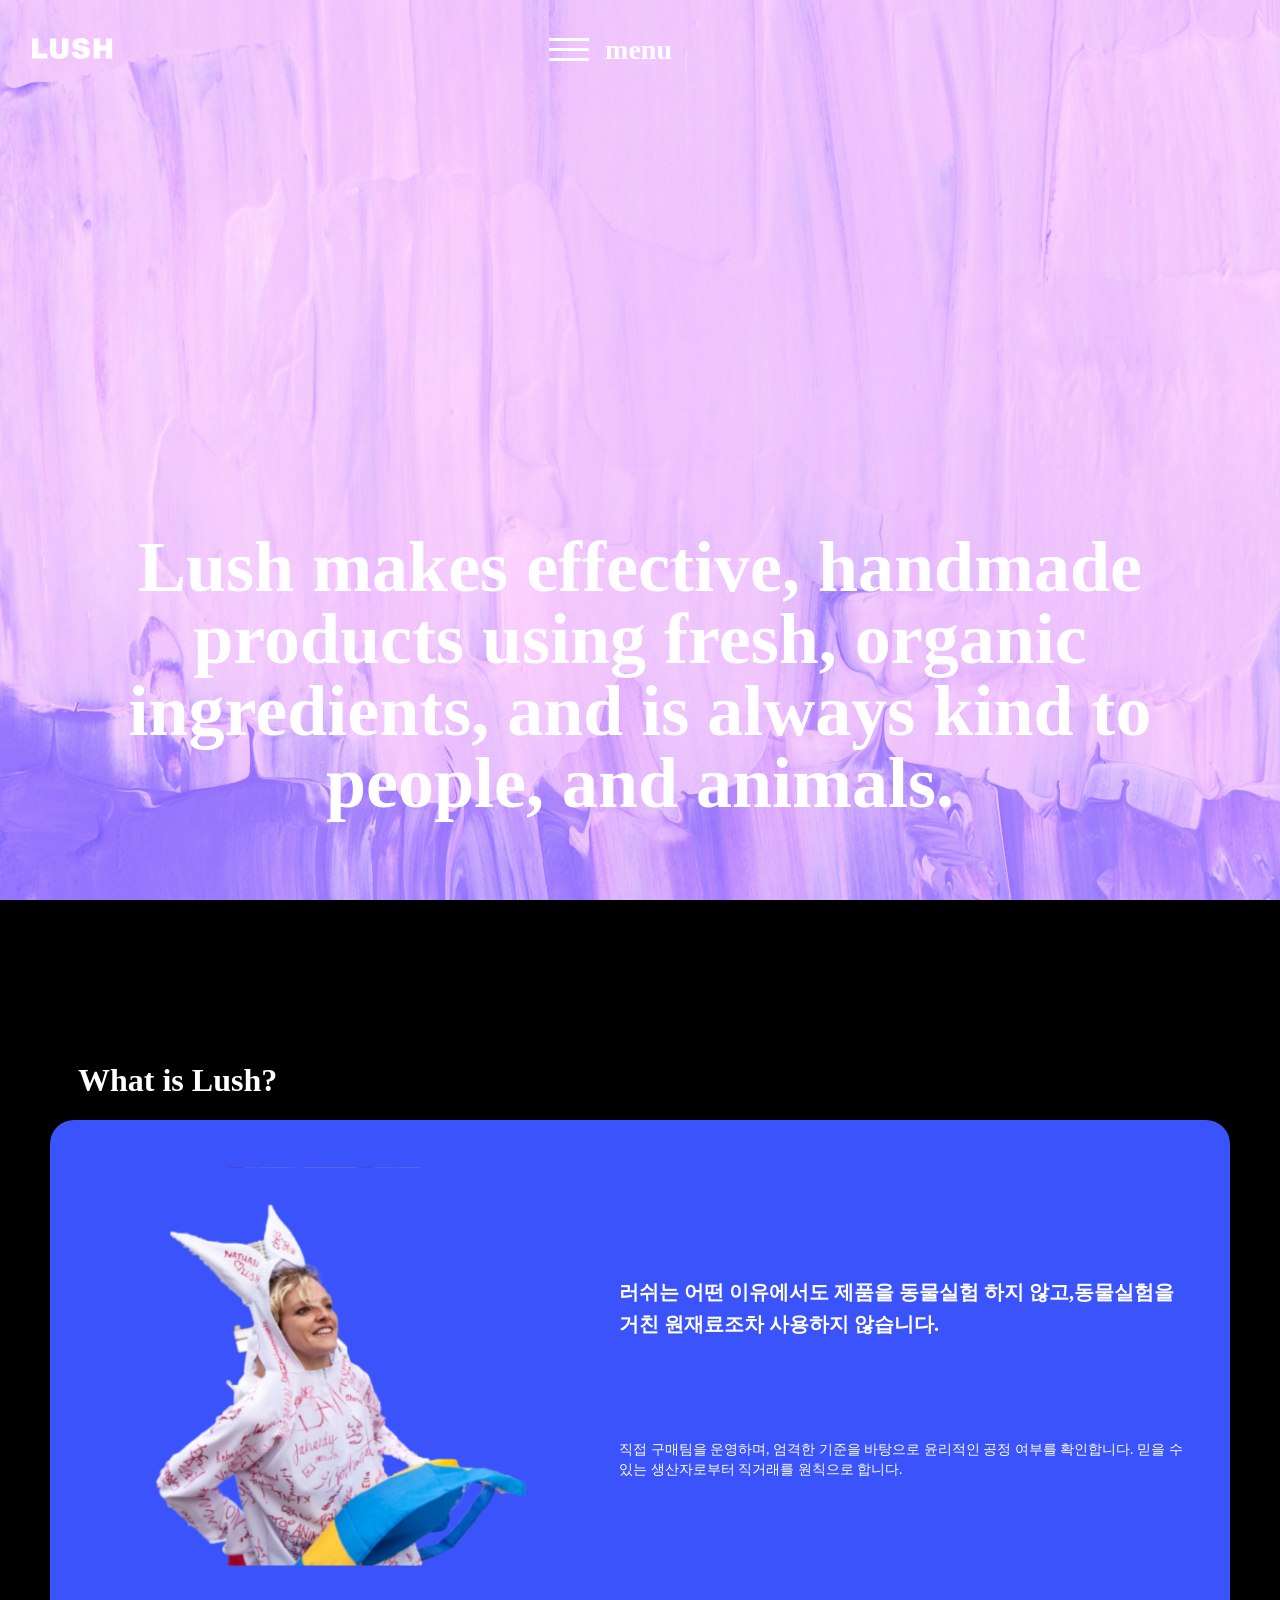
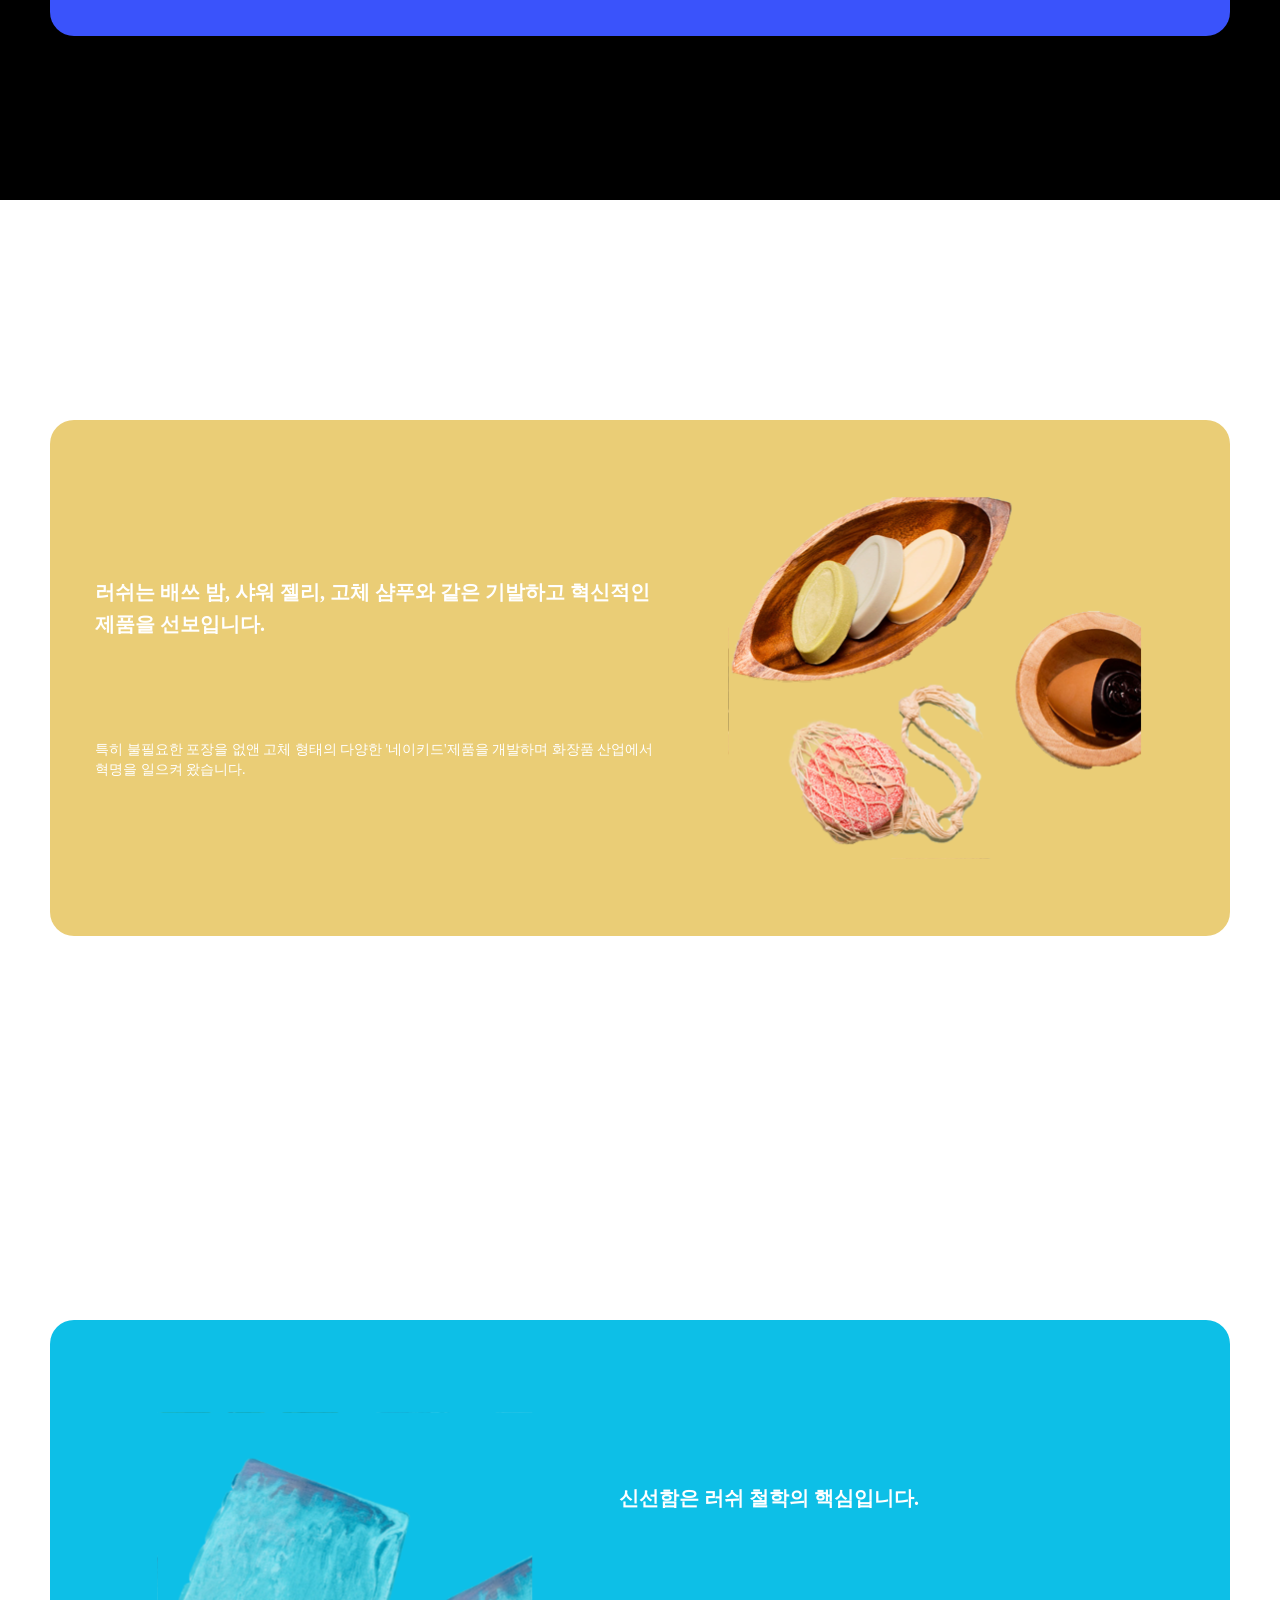
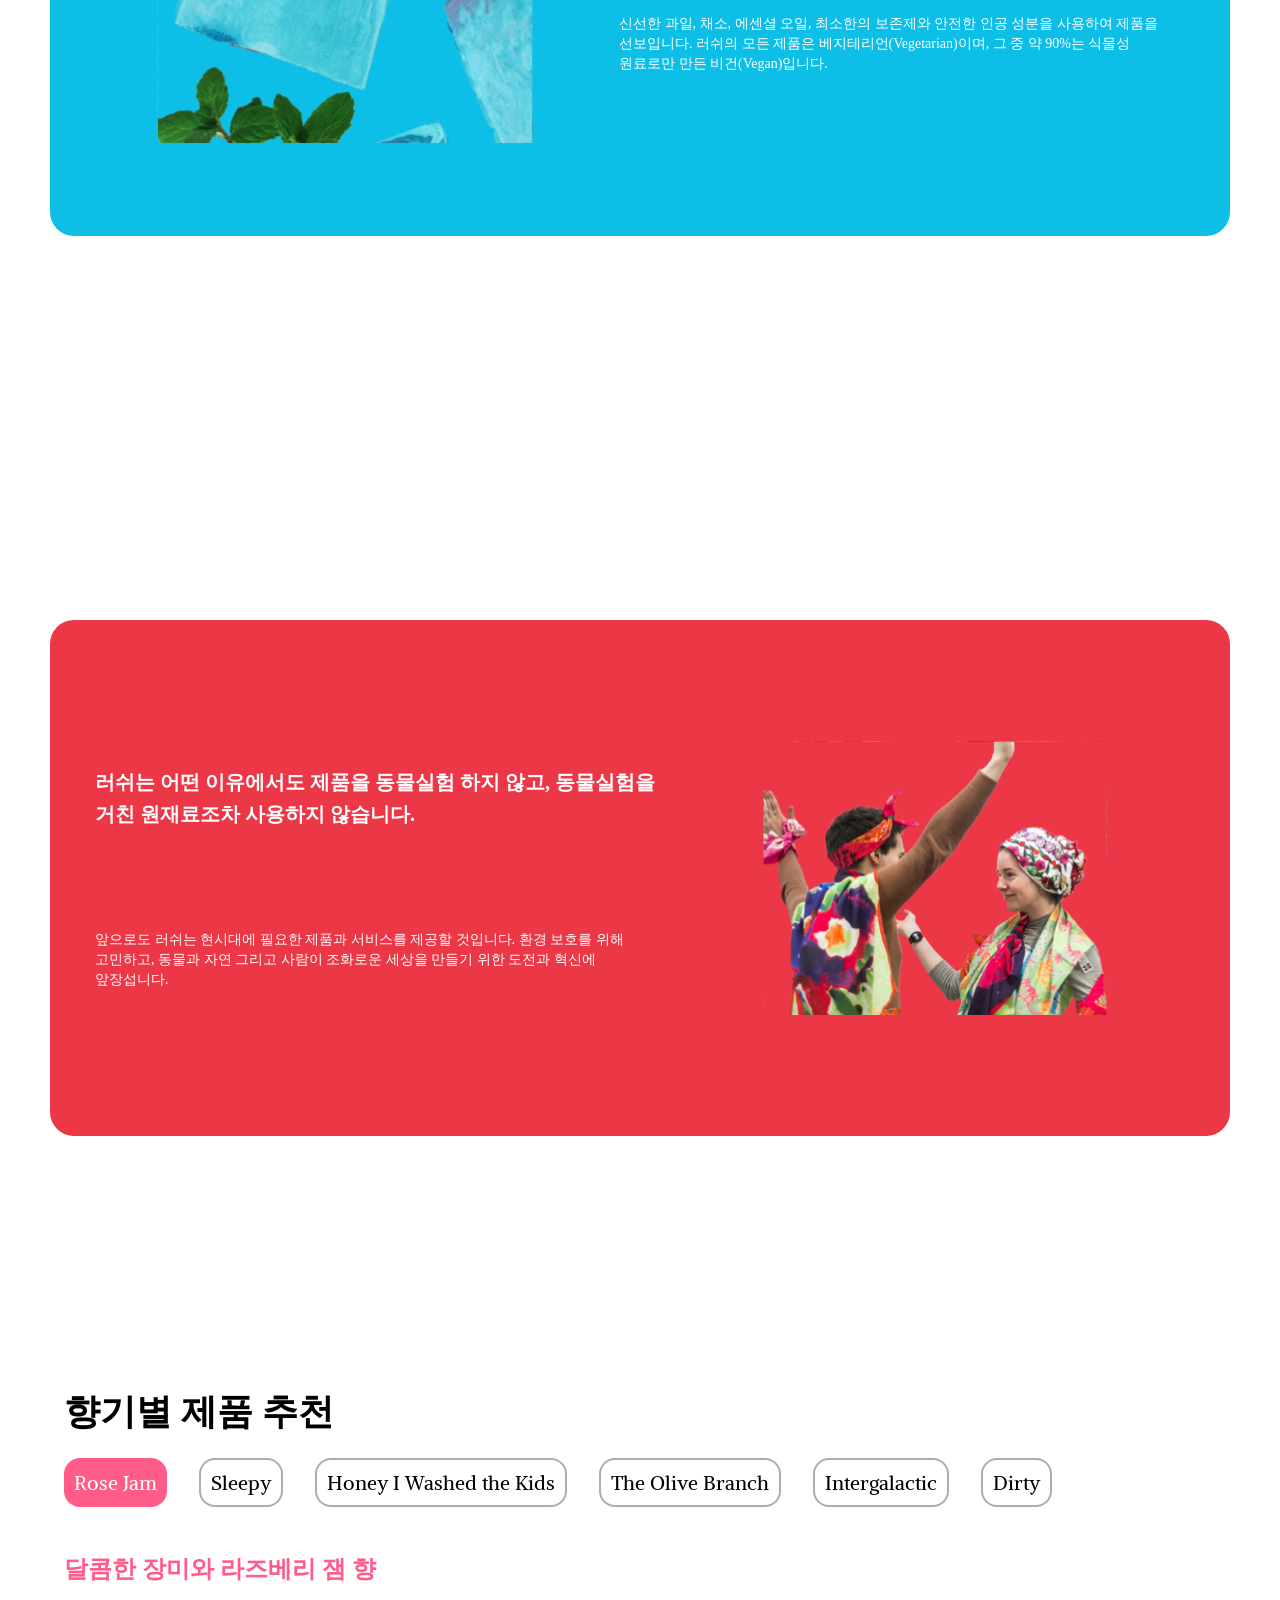
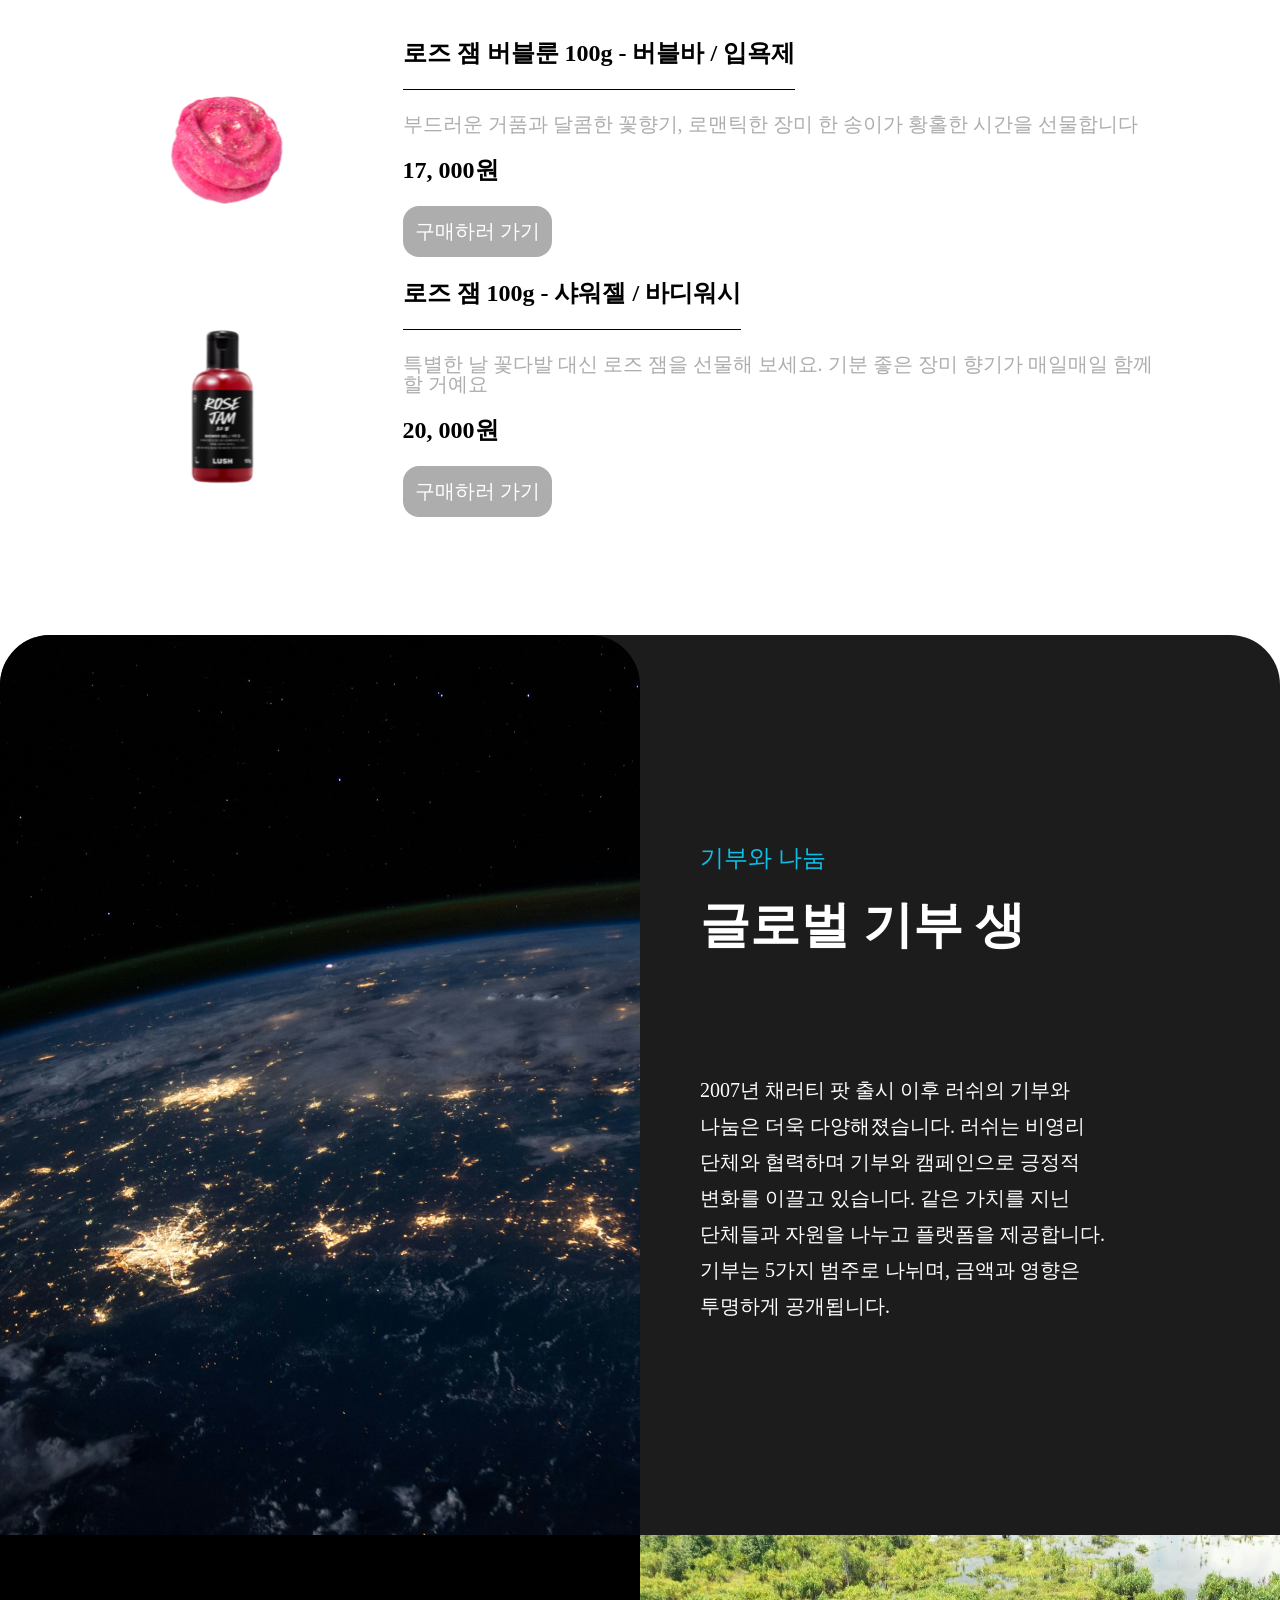
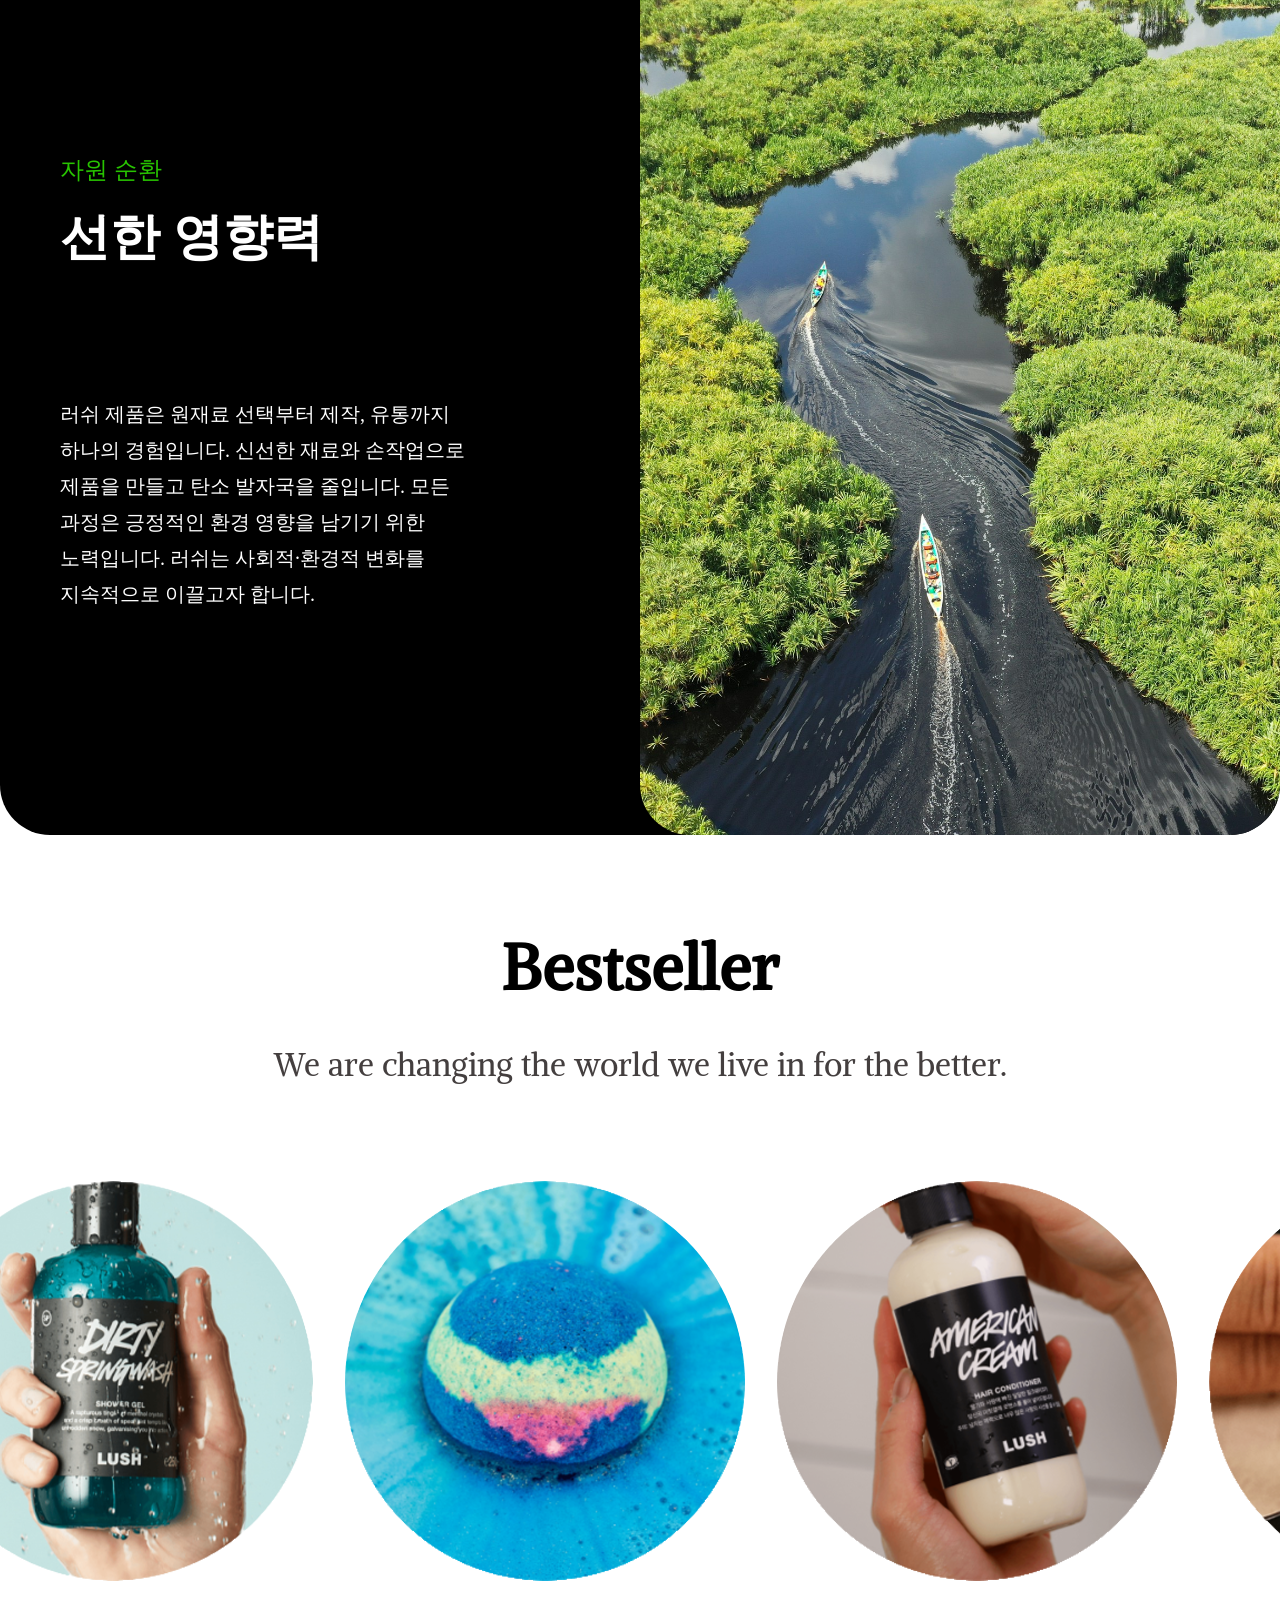
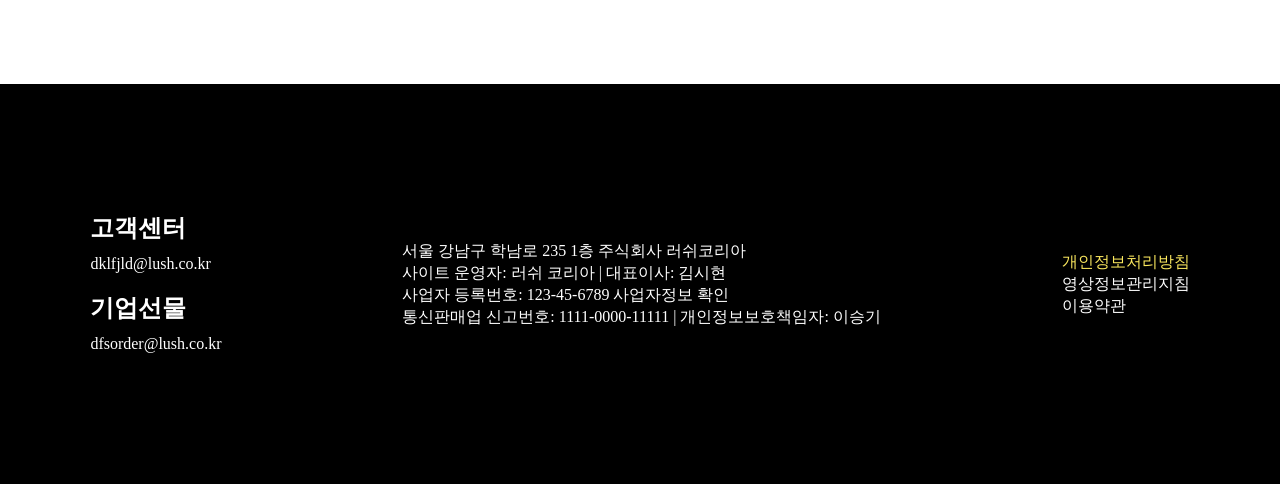
==== commit 91aac8d7: "12" ====
--- a/index.html
+++ b/index.html
@@ -51,7 +51,7 @@
             <h2>What is Lush?</h2>
             <div class="intro_content">
                 <figure></figure>
-                <div class="intro_text_content margin_right">
+                <div class="intro_text_content">
                     <h3>
                         러쉬는 어떤 이유에서도 제품을 동물실험 하지 않고,동물실험을 거친 원재료조차 사용하지 않습니다.
                     </h3>
@@ -59,28 +59,35 @@
                         직접 구매팀을 운영하며, 엄격한 기준을 바탕으로 윤리적인 공정 여부를 확인합니다. 믿을 수 있는 생산자로부터 직거래를 원칙으로 합니다.
                     </p>
                     <p>
-                        러쉬는 동물실험을 하지 않으며, 동물실험을 거친 원재료도 사용하지 않습니다.
+                        Animal Protection
+                        <br>
+                        Ethical Sourcing
                     </p>
                 </div>
             </div>
         </div>
         <div class="intro_container yellow">
             <div class="intro_content">
-                <div class="intro_text_content margin_left">
+                <div class="intro_text_content">
                     <h3>
                         러쉬는 배쓰 밤, 샤워 젤리, 고체 샴푸와 같은 기발하고 혁신적인 제품을 선보입니다.
                     </h3>
                     <p>
                         특히 불필요한 포장을 없앤 고체 형태의 다양한 '네이키드'제품을 개발하며 화장품 산업에서 혁명을 일으켜 왔습니다.
                     </p>
-                </div>
-                <figure class="margin_left"></figure>
+                    <p>
+                        Innovative Products
+                        <br>
+                        Solid Formulas
+                    </p>
+                </div>
+                <figure></figure>
             </div>
         </div>
         <div class="intro_container sky">
             <div class="intro_content">
                 <figure></figure>
-                <div class="intro_text_content margin_right">
+                <div class="intro_text_content">
                     <h3>
                         신선함은 러쉬 철학의 핵심입니다.
                     </h3>
@@ -88,18 +95,28 @@
                         신선한 과일, 채소, 에센셜 오일, 최소한의 보존제와 안전한 인공 성분을 사용하여 제품을 선보입니다. 러쉬의 모든 제품은 베지테리언(Vegetarian)이며, 그 중 약
                         90%는 식물성 원료로만 만든 비건(Vegan)입니다.
                     </p>
+                    <p>
+                        Natural Ingredients
+                        <br>
+                        Vegan
+                    </p>
                 </div>
             </div>
         </div>
         <div class="intro_container red">
             <div class="intro_content">
-                <div class="intro_text_content margin_left">
+                <div class="intro_text_content">
                     <h3>
                         러쉬는 어떤 이유에서도 제품을 동물실험 하지 않고, 동물실험을 거친 원재료조차 사용하지 않습니다.
                     </h3>
                     <p>
                         앞으로도 러쉬는 현시대에 필요한 제품과 서비스를 제공할 것입니다. 환경 보호를 위해 고민하고, 동물과 자연 그리고 사람이 조화로운 세상을 만들기 위한 도전과 혁신에
                         앞장섭니다.
+                    </p>
+                    <p>
+                        Cruelty-Free
+                        <br>
+                        Sustainability
                     </p>
                 </div>
                 <figure></figure>
--- a/css/style.css
+++ b/css/style.css
@@ -229,6 +229,9 @@
     align-items: center;
     border-radius: 24px;
     overflow: hidden;
+    gap: 24px;
+    padding: 0 24px;
+    box-sizing: border-box;
 }
 
 .intro_text_content {
@@ -241,19 +244,6 @@
     width: 50%
 }
 
-.intro_text_content.margin_right {
-    margin-right: 120px;
-}
-
-.intro_text_content.margin_left {
-    margin-left: 120px;
-}
-
-.margin_left {
-    margin-left: 100px;
-    margin-top: 32px;
-}
-
 .intro_text_content>h3 {
     font-size: 32px;
     font-weight: 600;
@@ -264,7 +254,7 @@
     line-height: 20px;
 }
 
-.intro_description {
+.intro_text_content>p:last-of-type {
     display: none;
 }
 
--- a/css/media.css
+++ b/css/media.css
@@ -35,18 +35,6 @@
 
     .intro_text_content {
         gap: 100px;
-    }
-
-    .intro_text_content.margin_right {
-        margin-right: 80px;
-    }
-
-    .intro_text_content.margin_left {
-        margin-left: 80px;
-    }
-
-    .margin_left {
-        margin-left: 0;
     }
 
     .intro_text_content>h3 {
@@ -141,18 +129,6 @@
         gap: 32px;
     }
 
-    .intro_text_content.margin_right {
-        margin-right: 0;
-    }
-
-    .intro_text_content.margin_left {
-        margin-left: 0;
-    }
-
-    .margin_left {
-        margin-top: 0;
-    }
-
     .intro_text_content {
         gap: 60px;
         height: auto;
@@ -167,6 +143,9 @@
     .intro_text_content>p:last-of-type {
         display: block;
         font-size: 48px;
+        font-weight: 600;
+        text-align: center;
+        line-height: 60px;
     }
 
     /* 추천 컨테이너 */
@@ -281,37 +260,6 @@
 }
 
 @media (max-width: 730px) {
-
-    /* 소개 컨테이너 */
-    .intro_content {
-        flex-direction: column-reverse;
-    }
-
-    .intro_text_content {
-        gap: 0;
-        height: 400px;
-        width: 40%;
-    }
-
-    .intro_text_content>h3 {
-        font-weight: 600;
-    }
-
-    .intro_text_content>p {
-        display: none;
-    }
-
-    /* .intro_text_content.margin_right {
-        margin-right: 0;
-    }
-
-    .intro_text_content.margin_left {
-        margin-left: 0;
-    }
-
-    .margin_left {
-        margin-top: 0;
-    } */
 
     /* 추천 컨테이너 */
     .recommend_container>h2 {
@@ -386,6 +334,15 @@
     /* 메인 컨테이너 */
     #main_typewriter {
         font-size: 40px;
+    }
+
+    /* 소개 컨테이너 */
+    .intro_text_content>p:last-of-type {
+        display: block;
+        font-size: 36px;
+        font-weight: 600;
+        text-align: center;
+        line-height: 48px;
     }
 
     /* 베스트셀러 컨테이너 */
@@ -437,6 +394,19 @@
         background-size: contain;
         background-repeat: no-repeat;
         background-position: center center;
+    }
+
+    .intro_container>h2 {
+        font-size: 28px;
+        margin-left: 24px;
+    }
+
+    .intro_container:nth-child(2)::before,
+    .intro_container:nth-child(3)::before,
+    .intro_container:nth-child(4)::before {
+        height: 28px;
+        display: block;
+        content: "";
     }
 
     /* 추천 컨테이너 */
@@ -467,15 +437,6 @@
     }
 }
 
-@media (max-width: 450px) {
-
-    /* 소개 컨테이너 */
-    .intro_text_content>h3 {
-        font-size: 18px;
-        line-height: 30px;
-    }
-}
-
 @media (max-width: 360px) {
 
     /* 메인 컨테이너 */
@@ -499,14 +460,25 @@
         height: 800px;
     }
 
-    .intro_text_content>h3 {
-        font-size: 16px;
-        line-height: 24px;
+    .intro_text_content>p:last-of-type {
+        display: block;
+        font-size: 24px;
+        font-weight: 600;
+        text-align: center;
+        line-height: 36px;
     }
 
     .intro_container>h2 {
         font-size: 22px;
-        margin-left: 16px;
+        margin-left: 20px;
+    }
+
+    .intro_container:nth-child(2)::before,
+    .intro_container:nth-child(3)::before,
+    .intro_container:nth-child(4)::before {
+        height: 22px;
+        display: block;
+        content: "";
     }
 
     /* 추천 컨테이너 */
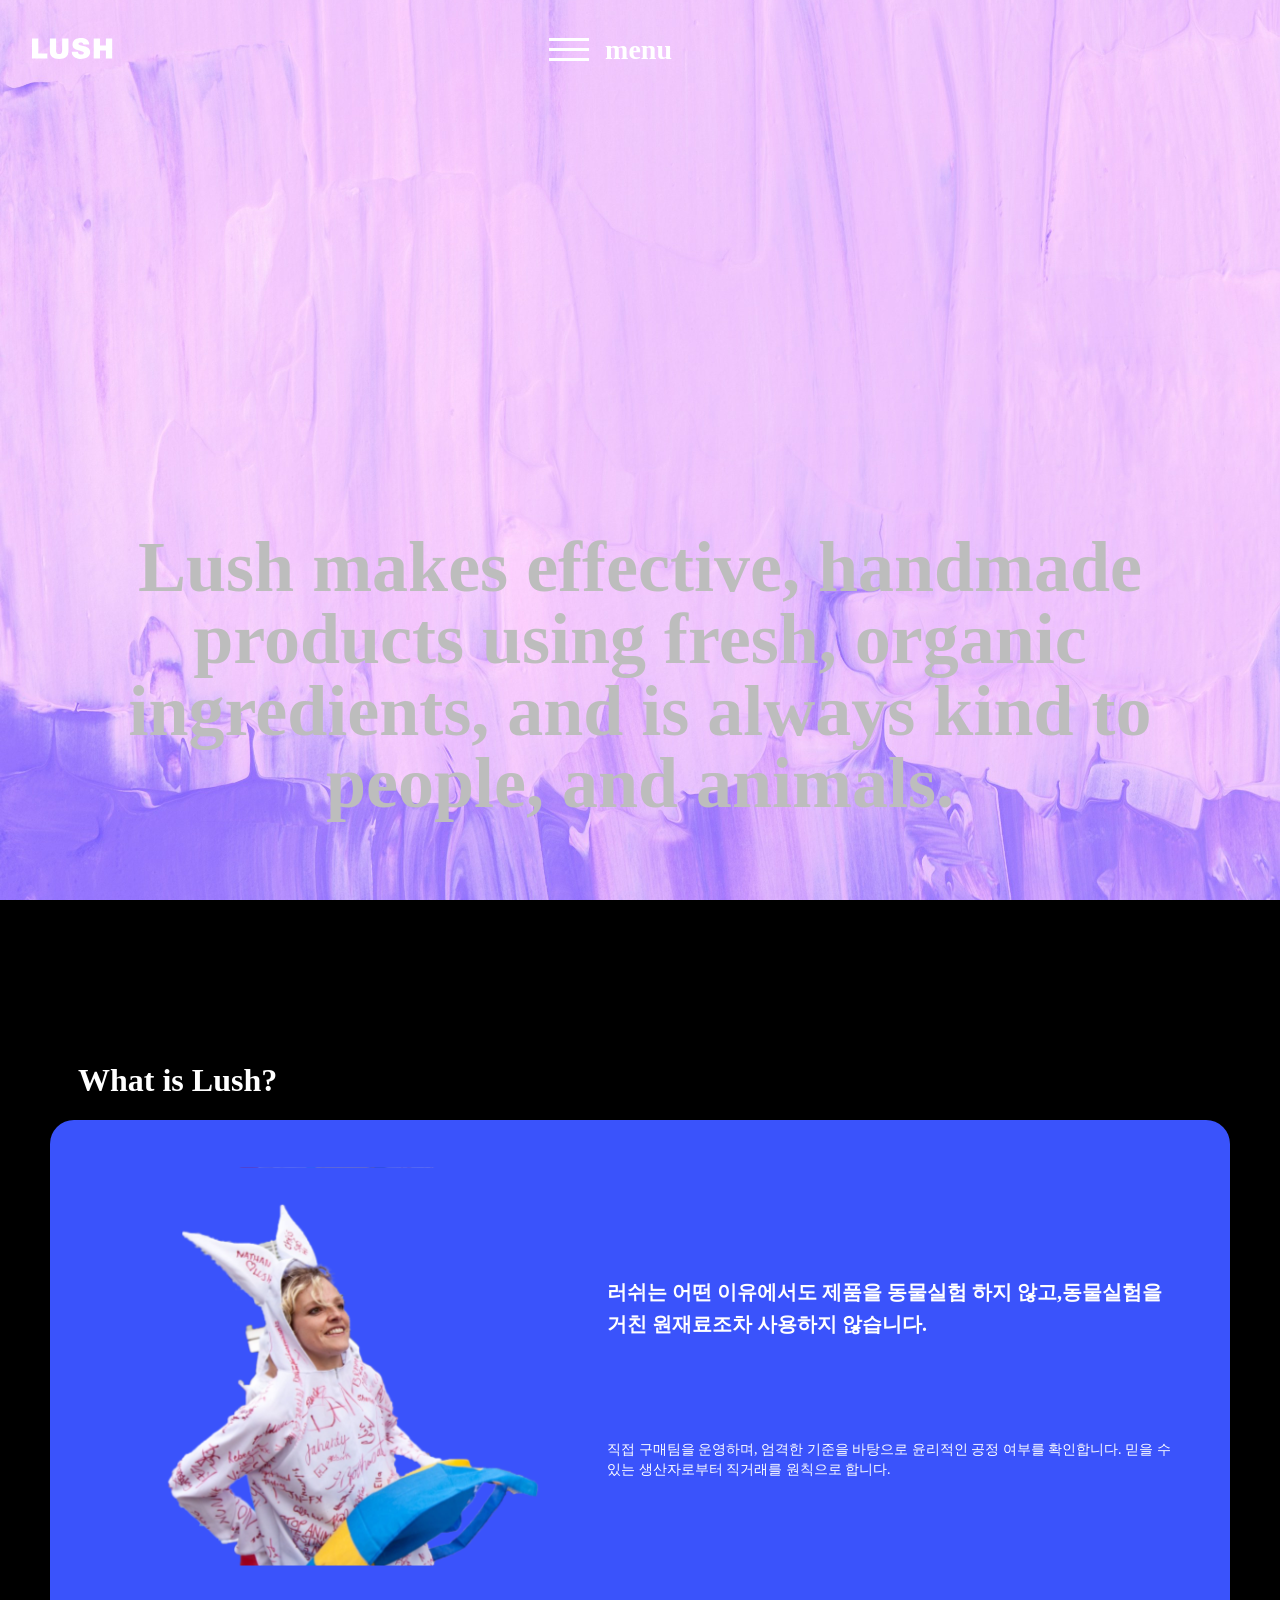
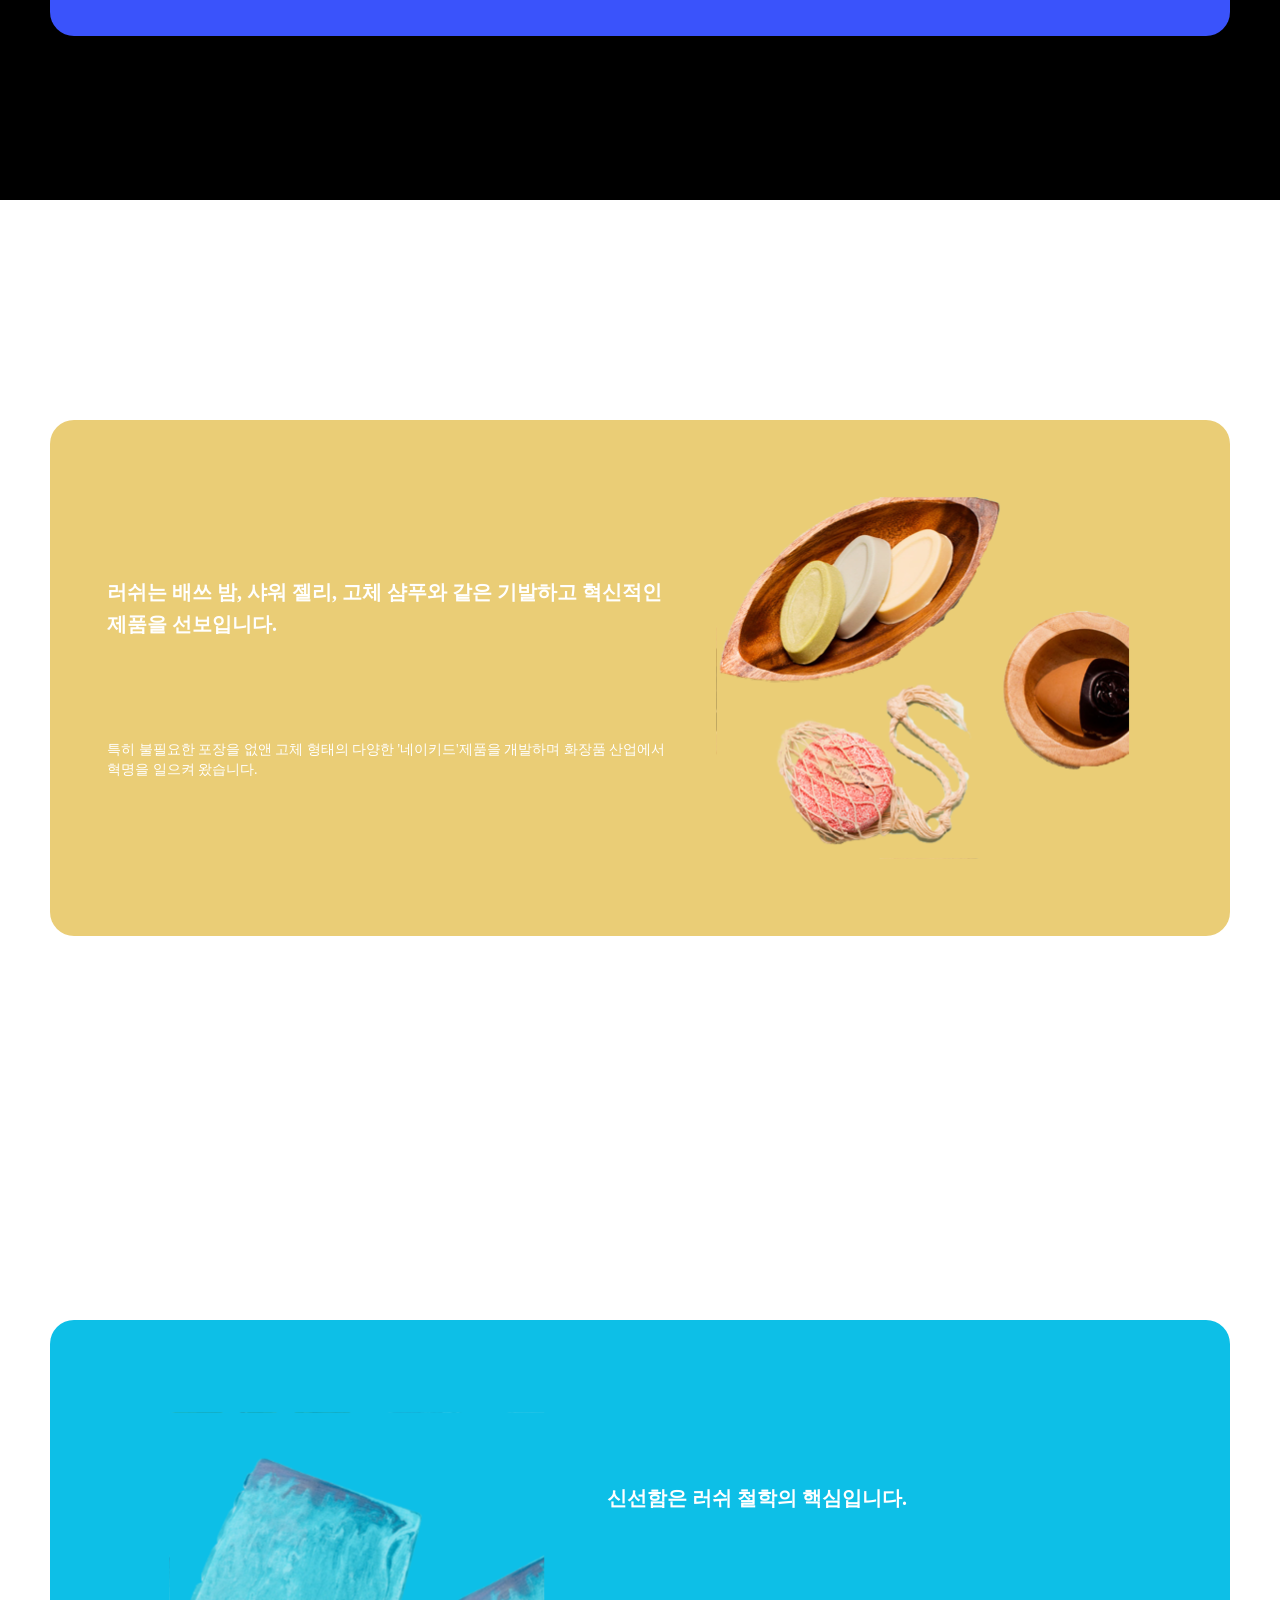
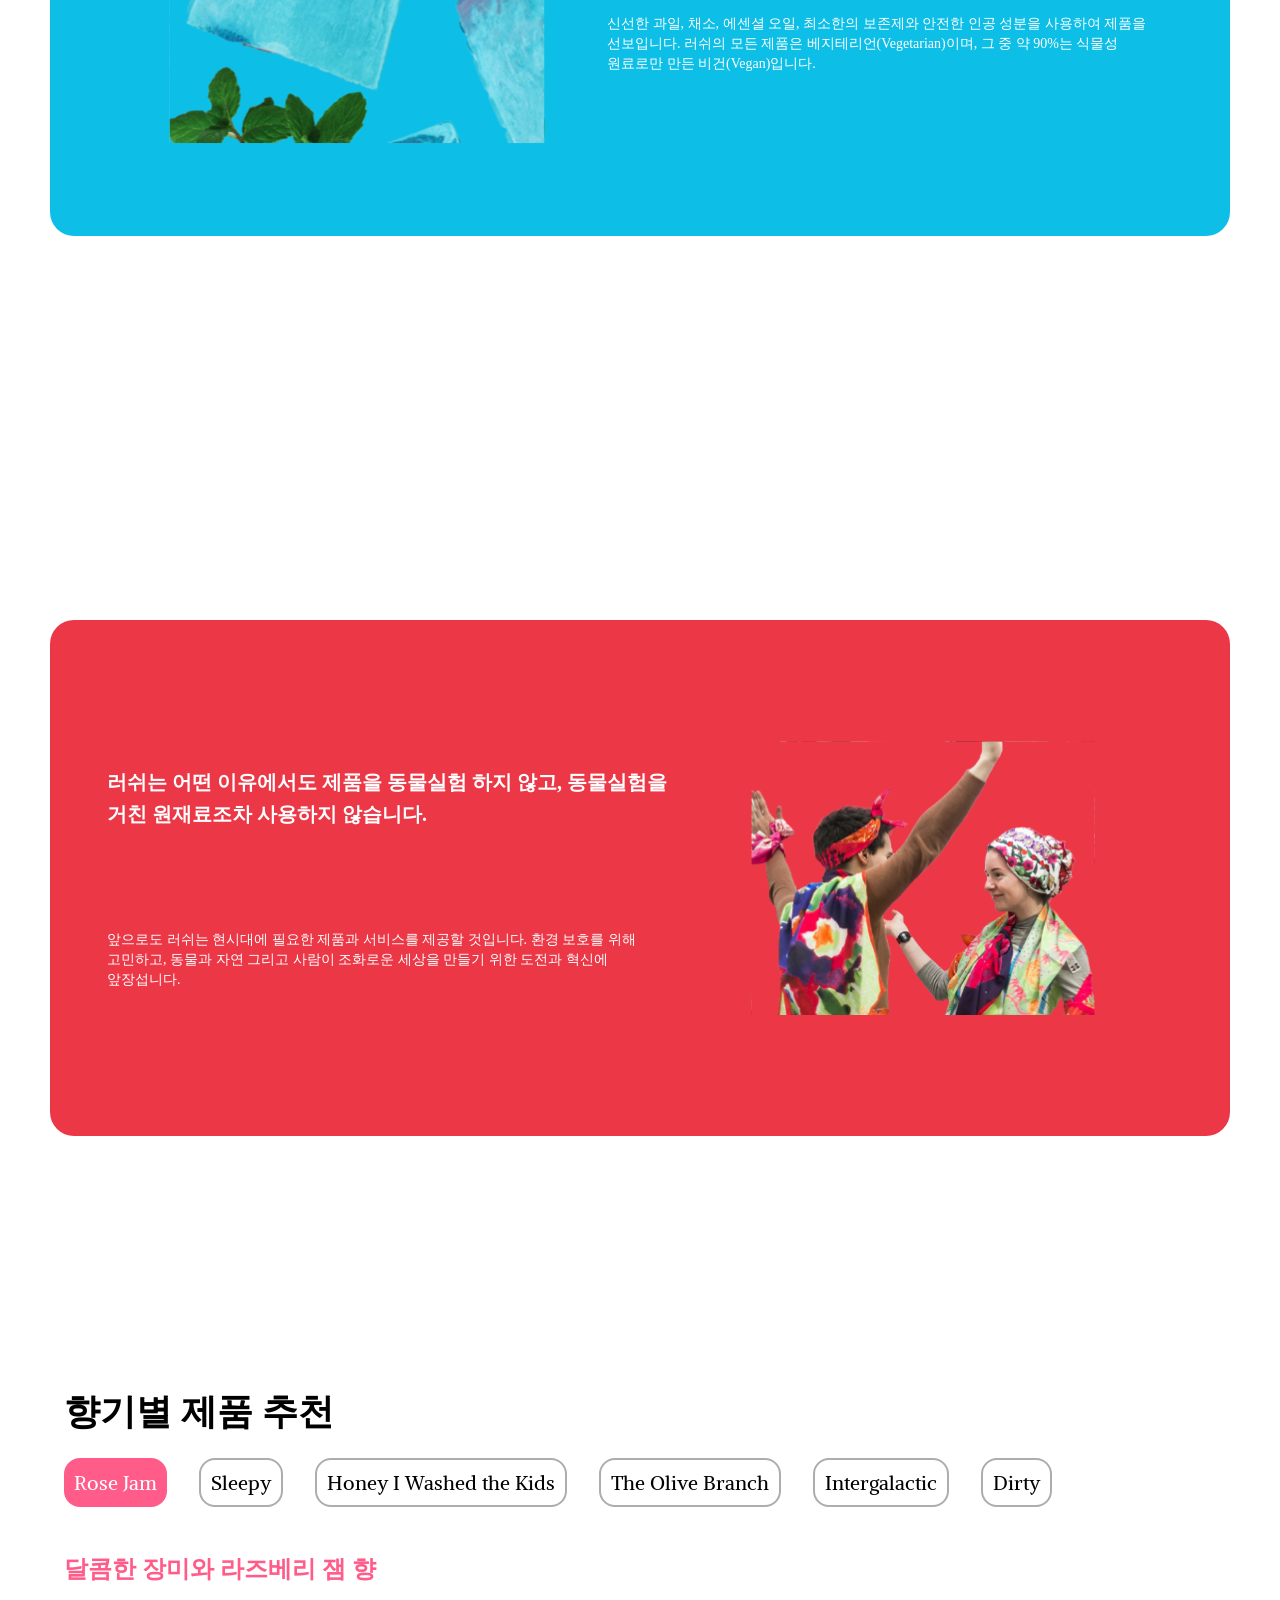
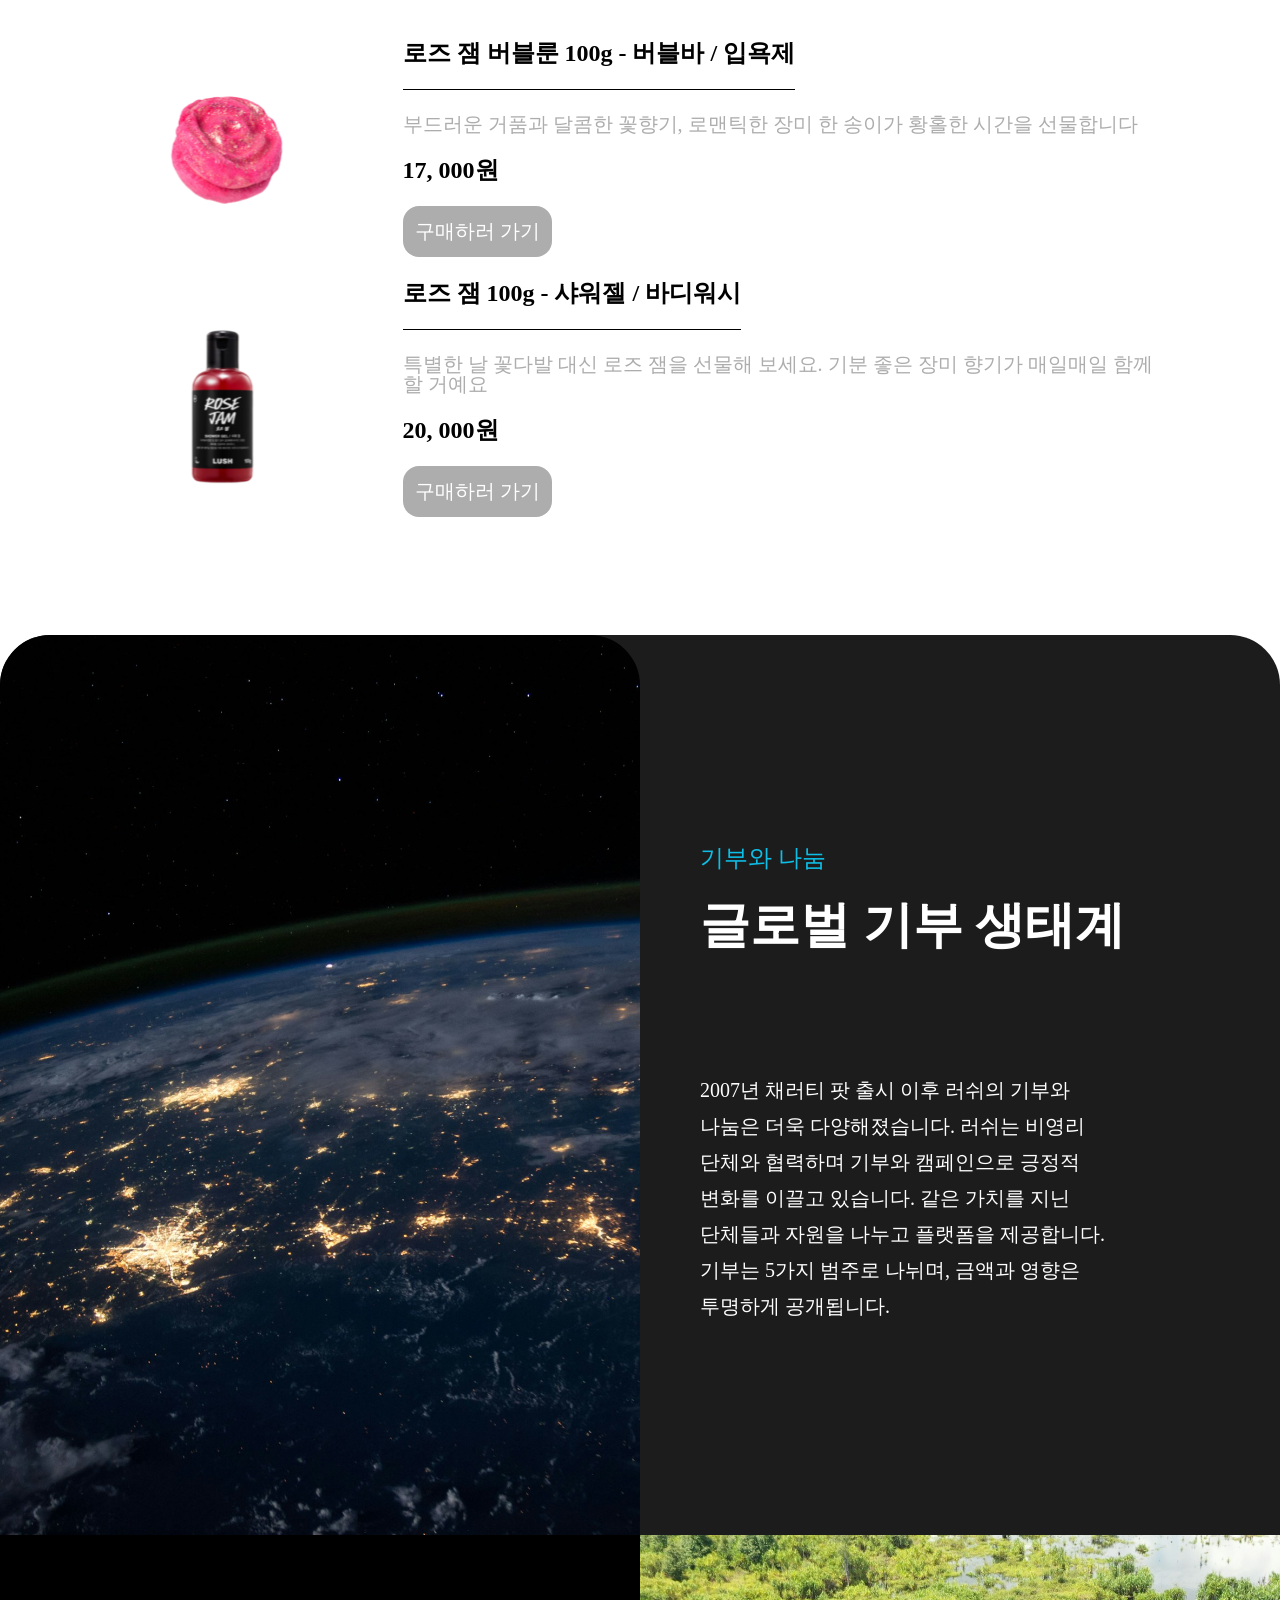
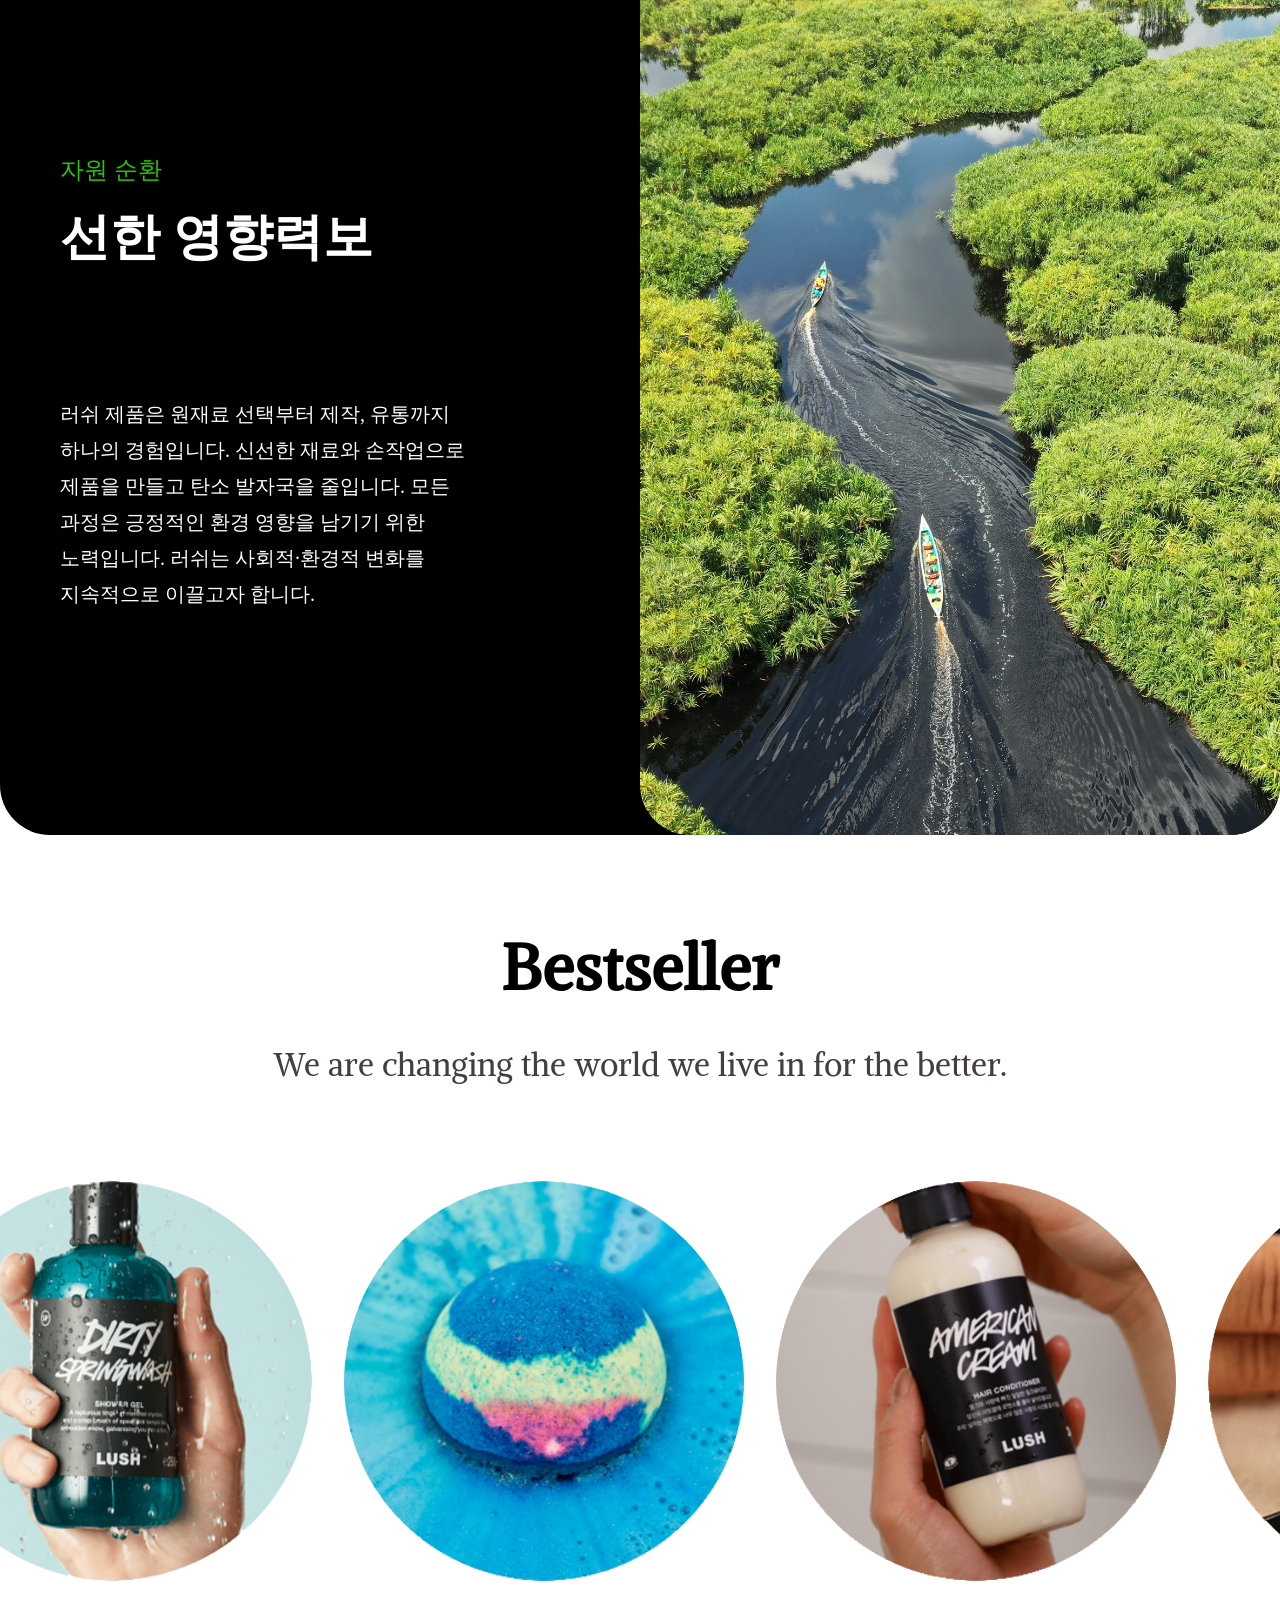
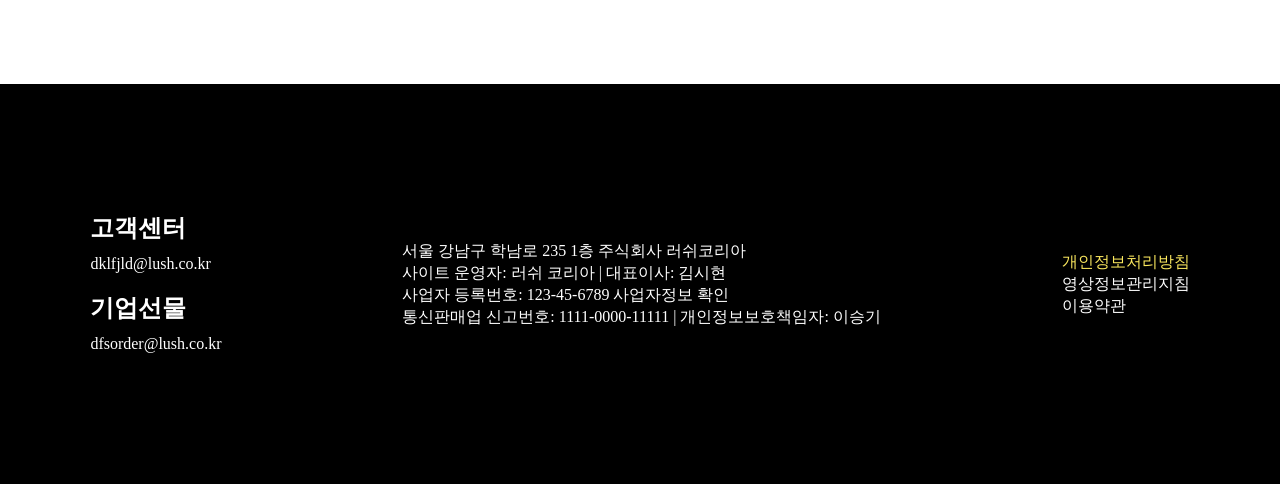
==== commit eef77085: "13" ====
--- a/index.html
+++ b/index.html
@@ -41,7 +41,11 @@
             </ul>
         </div>
         <div class="main_text_content">
-            <p id="main_typewriter"></p>
+            <p id="main_typewriter"
+                data-text="Lush makes effective, handmade products using fresh, organic ingredients, and is always kind to people, and animals.">
+                Lush makes effective, handmade products using fresh, organic ingredients, and is always kind to people,
+                and animals.
+            </p>
         </div>
     </section>
 
--- a/css/style.css
+++ b/css/style.css
@@ -122,6 +122,12 @@
     margin-left: 16px;
 }
 
+body.lock-scroll {
+    overflow: hidden;
+    height: 100%;
+    touch-action: none;
+}
+
 .wrapper {
     width: 100%;
     height: 100vh;
@@ -156,19 +162,32 @@
     padding: 32px;
     position: sticky;
     text-align: center;
-}
-
-#main_typewriter.hidden {
-    opacity: 0;
-}
-
-#main_typewriter span {
-    color: #2d2d2d;
-    transition: color 0.3s ease;
-}
-
-#main_typewriter span.active {
-    color: #fff;
+    color: #bdbdbd;
+    position: relative;
+}
+
+#main_typewriter::after {
+    content: attr(data-text);
+    position: absolute;
+    top: 0;
+    left: 0;
+    padding: 32px;
+
+    /* 글자 내부만 배경이 보이도록 */
+    -webkit-background-clip: text;
+    background-clip: text;
+    color: transparent;
+
+    /* 처음에는 폭 0%인 검정 그라디언트 */
+    background-image: linear-gradient(90deg, #000 0 0);
+    background-repeat: no-repeat;
+    background-size: 0% 100%;
+
+    transition: background-size 1.2s ease-out;
+}
+
+#main_typewriter.revealed::after {
+    background-size: 100% 100%;
 }
 
 /* intro_full_container */
@@ -229,7 +248,6 @@
     align-items: center;
     border-radius: 24px;
     overflow: hidden;
-    gap: 24px;
     padding: 0 24px;
     box-sizing: border-box;
 }
@@ -239,7 +257,7 @@
     display: flex;
     flex-direction: column;
     justify-content: center;
-    gap: 200px;
+    gap: 100px;
     word-break: keep-all;
     width: 50%
 }
--- a/css/media.css
+++ b/css/media.css
@@ -33,9 +33,6 @@
         margin-left: 28px;
     }
 
-    .intro_text_content {
-        gap: 100px;
-    }
 
     .intro_text_content>h3 {
         font-size: 20px;
@@ -126,7 +123,6 @@
 
     .intro_content {
         flex-direction: column;
-        gap: 32px;
     }
 
     .intro_text_content {
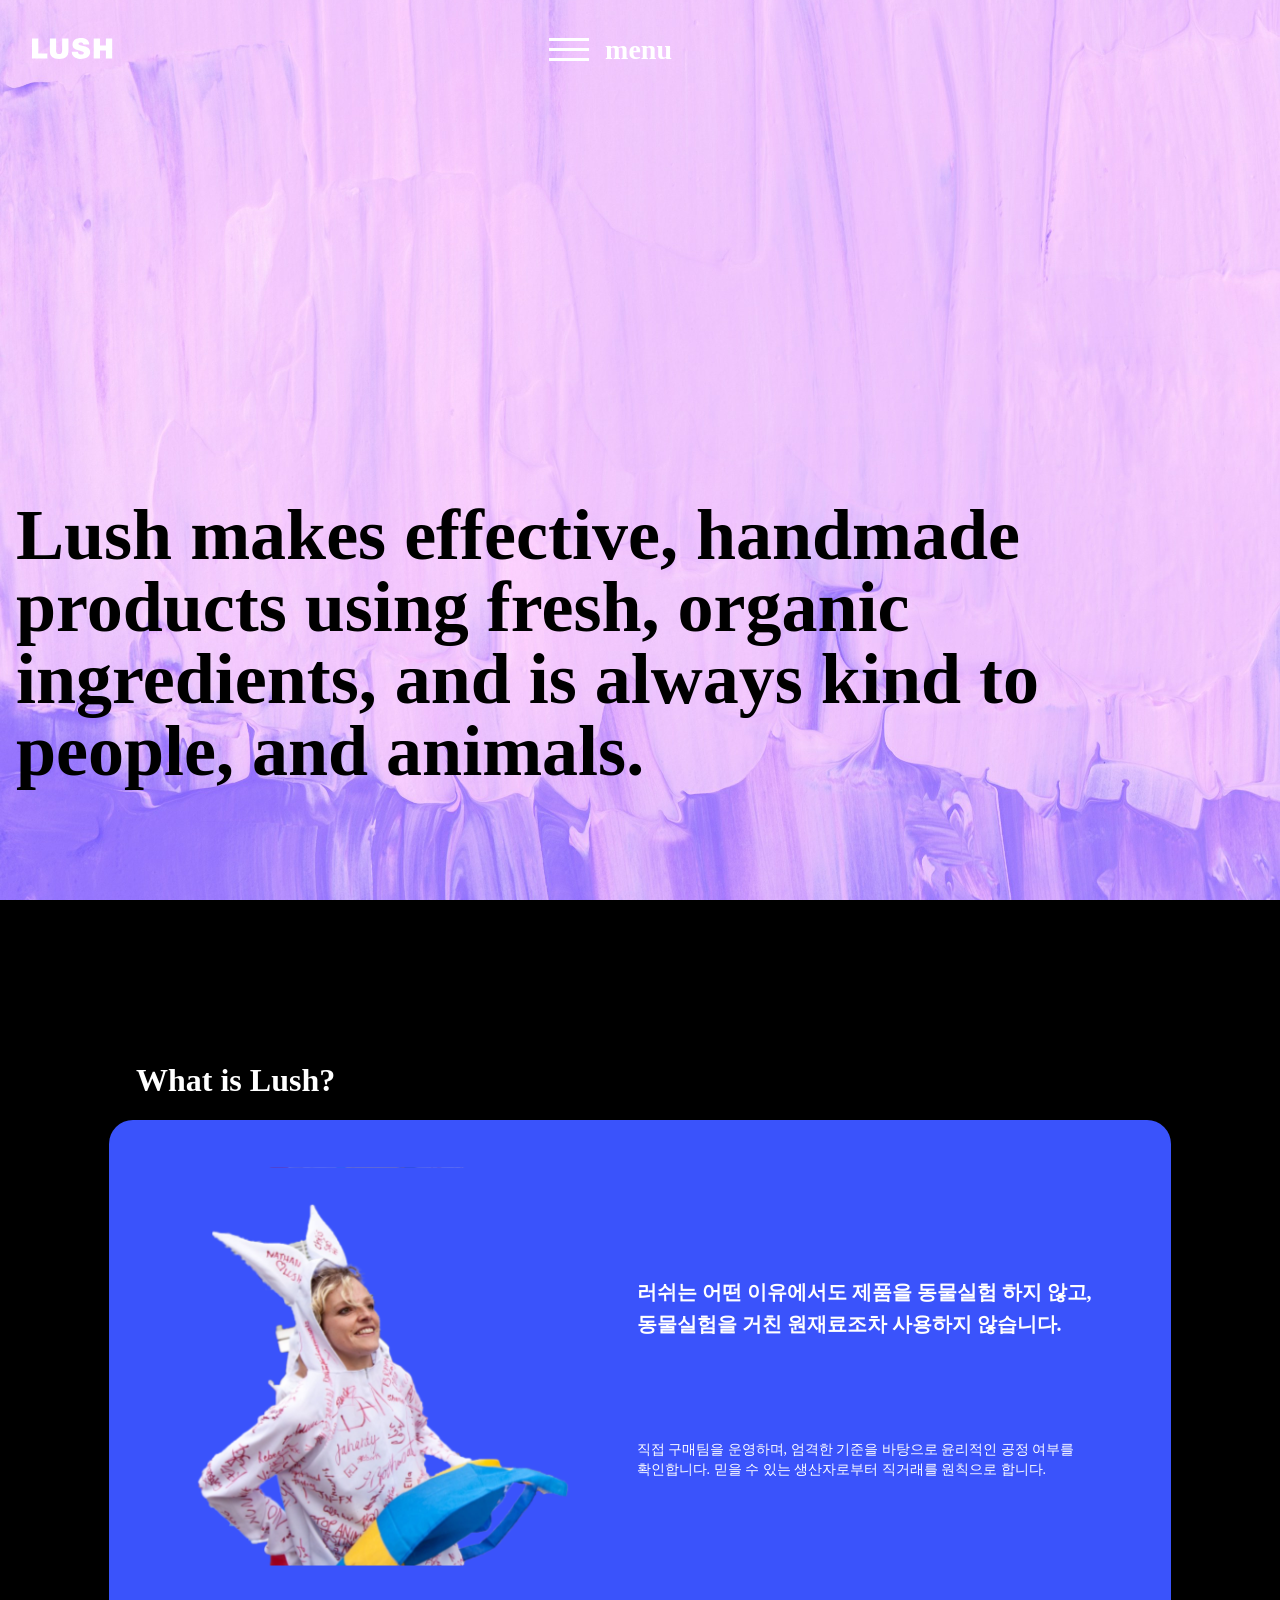
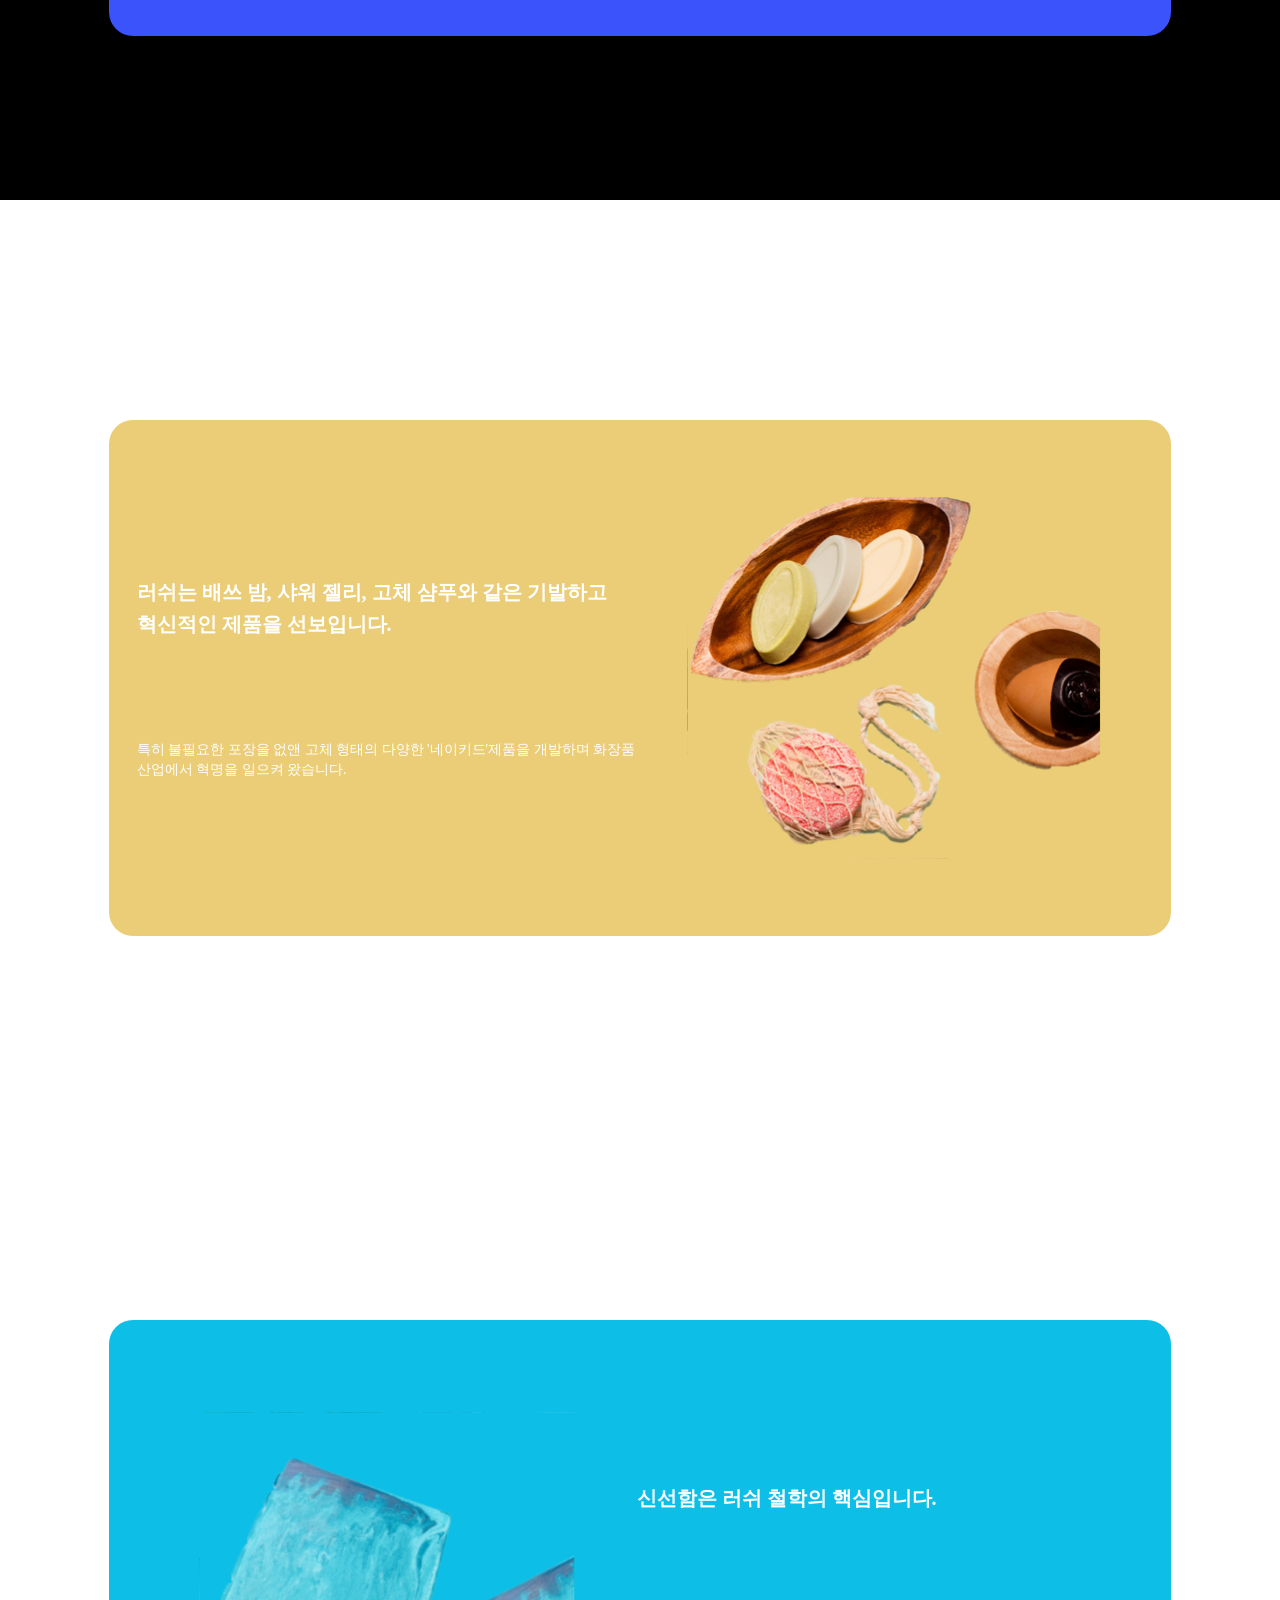
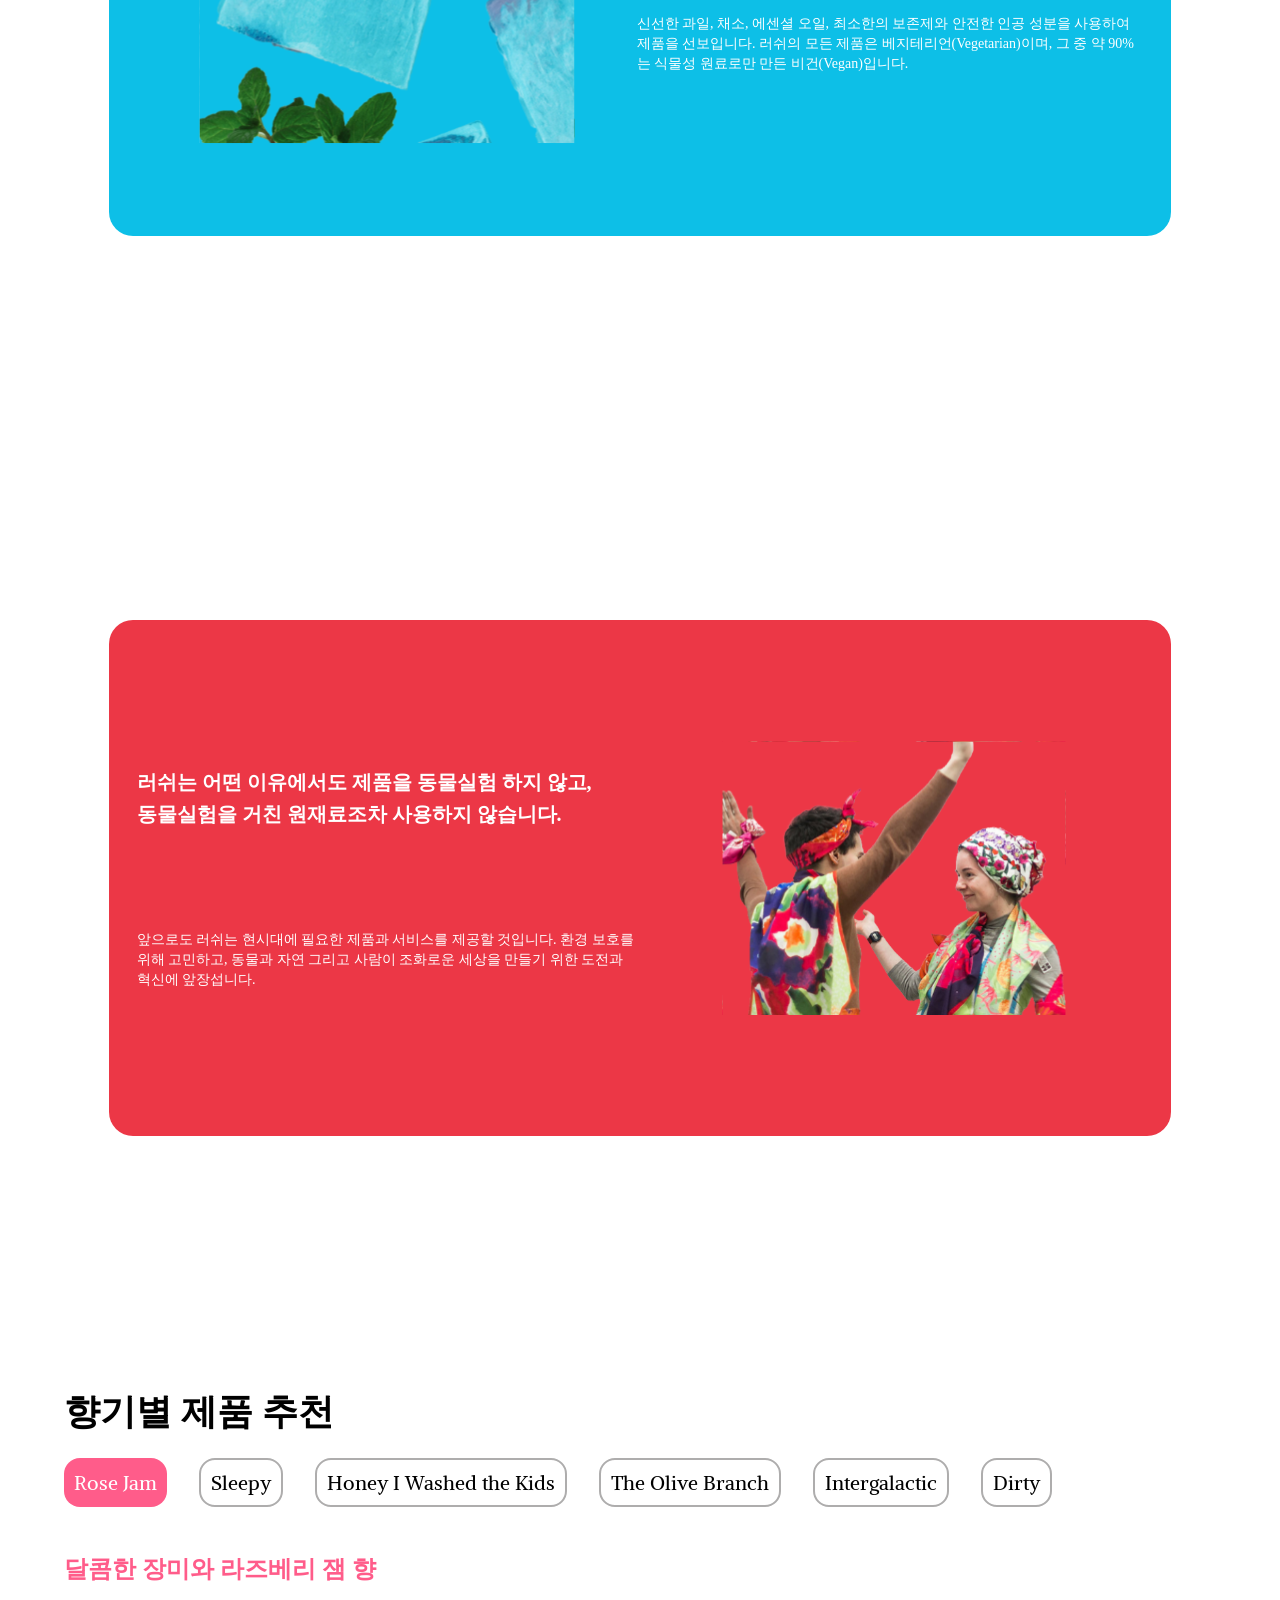
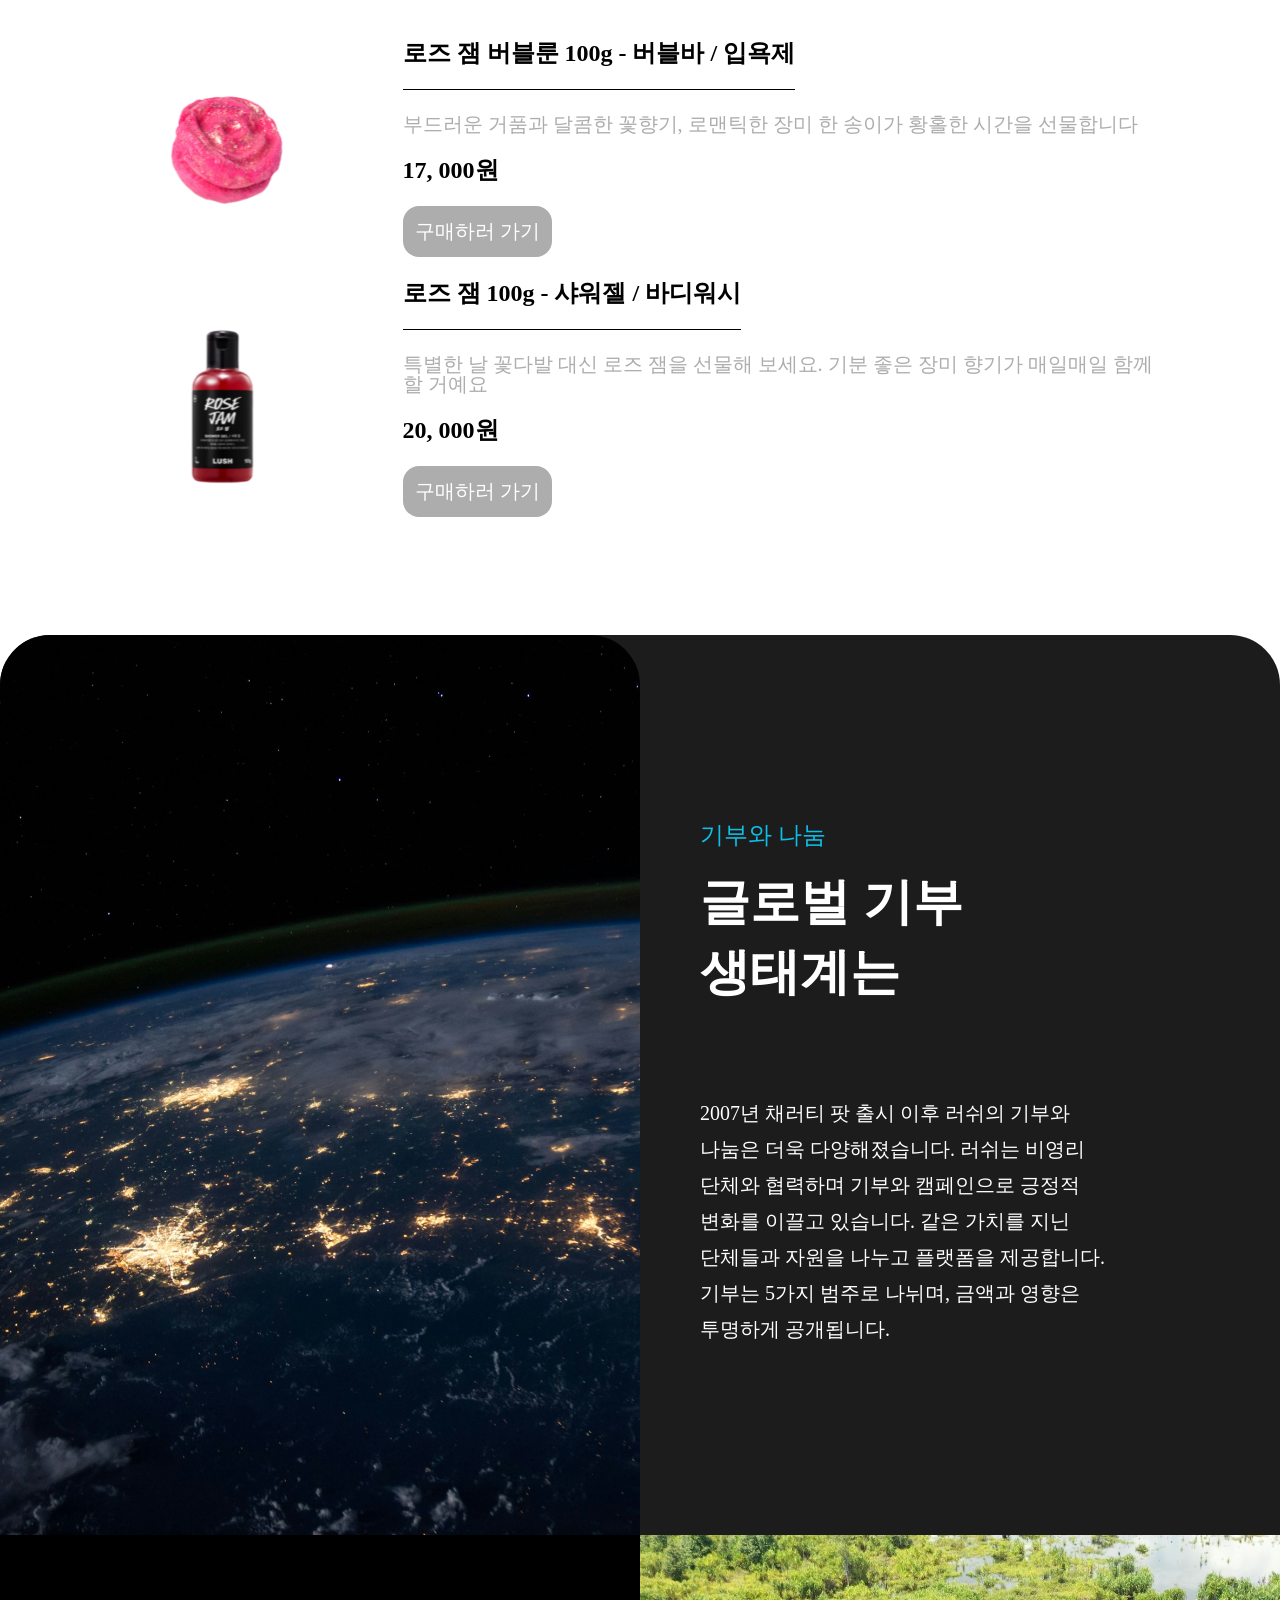
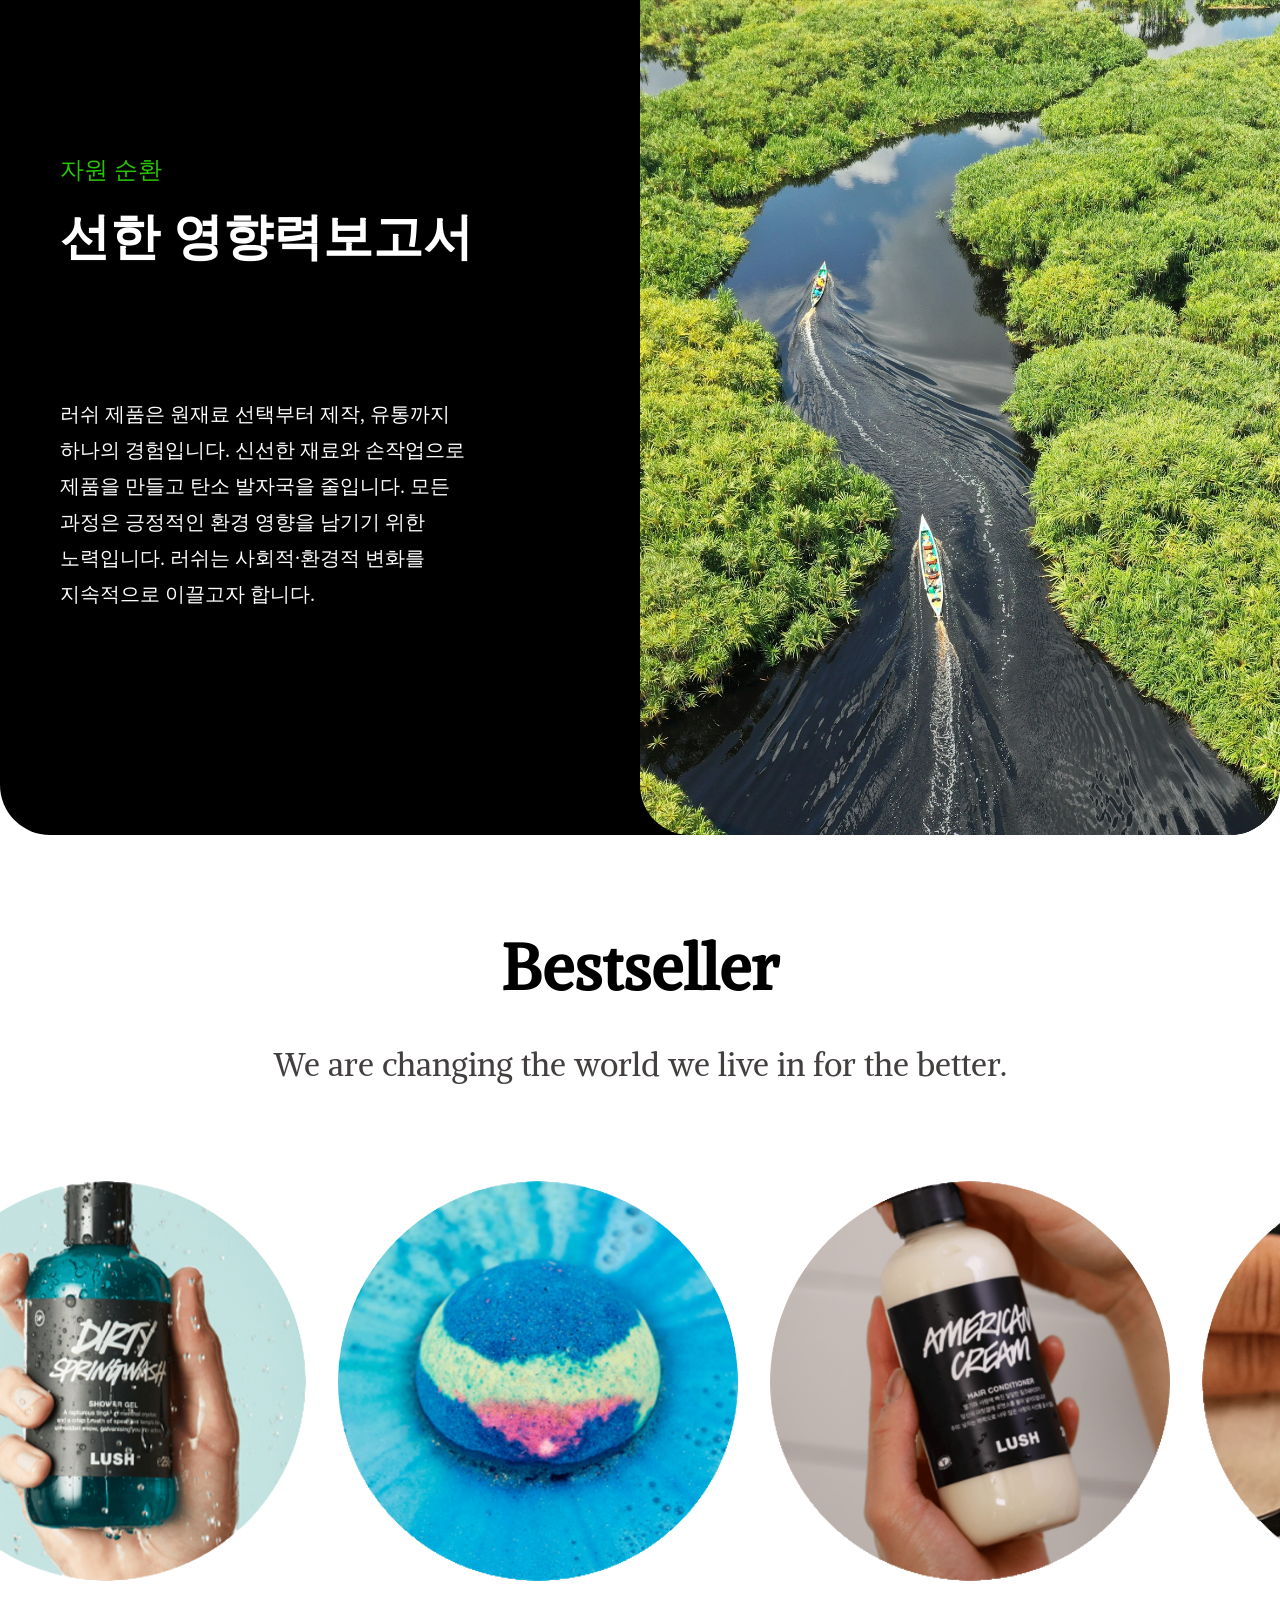
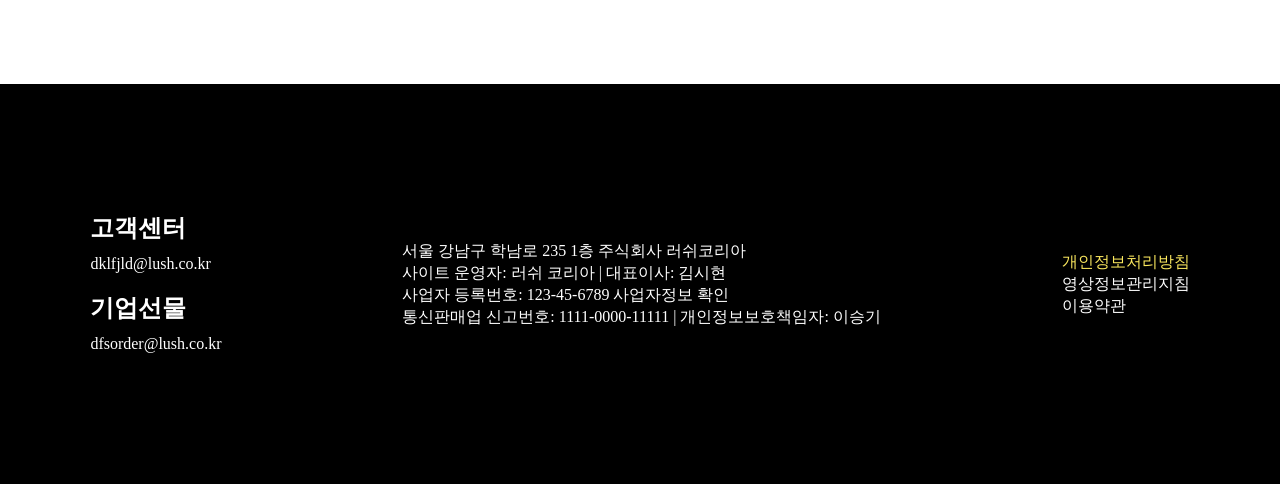
==== commit 433948a6: "실험실 수정" ====
--- a/index.html
+++ b/index.html
@@ -426,9 +426,4 @@
     <script src="./js/infinite.js"></script>
 </body>
 
-</html>
-
-<!-- 글씨체
- https://noonnu.cc/font_page/223
- https://fonts.google.com/specimen/Allura
--->+</html>
--- a/css/style.css
+++ b/css/style.css
@@ -1,3 +1,7 @@
+body {
+    overflow-x: hidden;
+}
+
 /* slider */
 .slider {
     position: absolute;
@@ -159,11 +163,10 @@
 #main_typewriter {
     font-size: 84px;
     font-weight: 600;
-    padding: 32px;
-    position: sticky;
-    text-align: center;
-    color: #bdbdbd;
     position: relative;
+    padding: 0 16px;
+    color: #000;
+    box-sizing: border-box;
 }
 
 #main_typewriter::after {
@@ -171,23 +174,27 @@
     position: absolute;
     top: 0;
     left: 0;
-    padding: 32px;
-
-    /* 글자 내부만 배경이 보이도록 */
+    padding: 0 16px;
+
+    width: 100%;
+    height: 120%;
+    color: transparent;
     -webkit-background-clip: text;
     background-clip: text;
-    color: transparent;
-
-    /* 처음에는 폭 0%인 검정 그라디언트 */
-    background-image: linear-gradient(90deg, #000 0 0);
+    background-image: linear-gradient(90deg, #fff 0 0);
+
     background-repeat: no-repeat;
-    background-size: 0% 100%;
-
-    transition: background-size 1.2s ease-out;
+    background-size: var(--bg-fill, 0%) 100%;
+
+    pointer-events: none;
 }
 
 #main_typewriter.revealed::after {
     background-size: 100% 100%;
+}
+
+#main_typewriter.hidden {
+    display: none;
 }
 
 /* intro_full_container */
@@ -236,7 +243,7 @@
 .intro_container>h2 {
     font-size: 48px;
     font-weight: 900;
-    margin-left: 86px;
+    margin-left: 32px;
 }
 
 .intro_content {
@@ -345,6 +352,7 @@
     border-radius: 16px;
     padding: 12px;
     font-family: 'Alike', serif;
+    cursor: pointer;
 }
 
 .tab-btn[data-tab="rose"].active {
@@ -542,6 +550,11 @@
     color: #fff;
     font-size: 20px;
     border-radius: 16px;
+    cursor: pointer;
+}
+
+.recommend_text_content>button:hover {
+    background-color: #616161;
 }
 
 .show_button {
@@ -552,6 +565,7 @@
     font-size: 20px;
     border-radius: 16px;
     display: none;
+    cursor: pointer;
 }
 
 /* campaign_container */
--- a/css/media.css
+++ b/css/media.css
@@ -2,6 +2,7 @@
 
     /* 소개 컨테이너 */
     .intro_content {
+        width: 90%;
         height: 60%;
     }
 
@@ -30,7 +31,7 @@
 
     .intro_container>h2 {
         font-size: 32px;
-        margin-left: 28px;
+        margin-left: 86px;
     }
 
 
@@ -139,9 +140,10 @@
     .intro_text_content>p:last-of-type {
         display: block;
         font-size: 48px;
-        font-weight: 600;
         text-align: center;
         line-height: 60px;
+        font-family: 'Alike', serif;
+        font-weight: 400;
     }
 
     /* 추천 컨테이너 */
@@ -186,6 +188,7 @@
 
     .show_button {
         display: block;
+        background-color: #616161;
     }
 
     .recommend_text_content>button {
@@ -334,10 +337,7 @@
 
     /* 소개 컨테이너 */
     .intro_text_content>p:last-of-type {
-        display: block;
         font-size: 36px;
-        font-weight: 600;
-        text-align: center;
         line-height: 48px;
     }
 
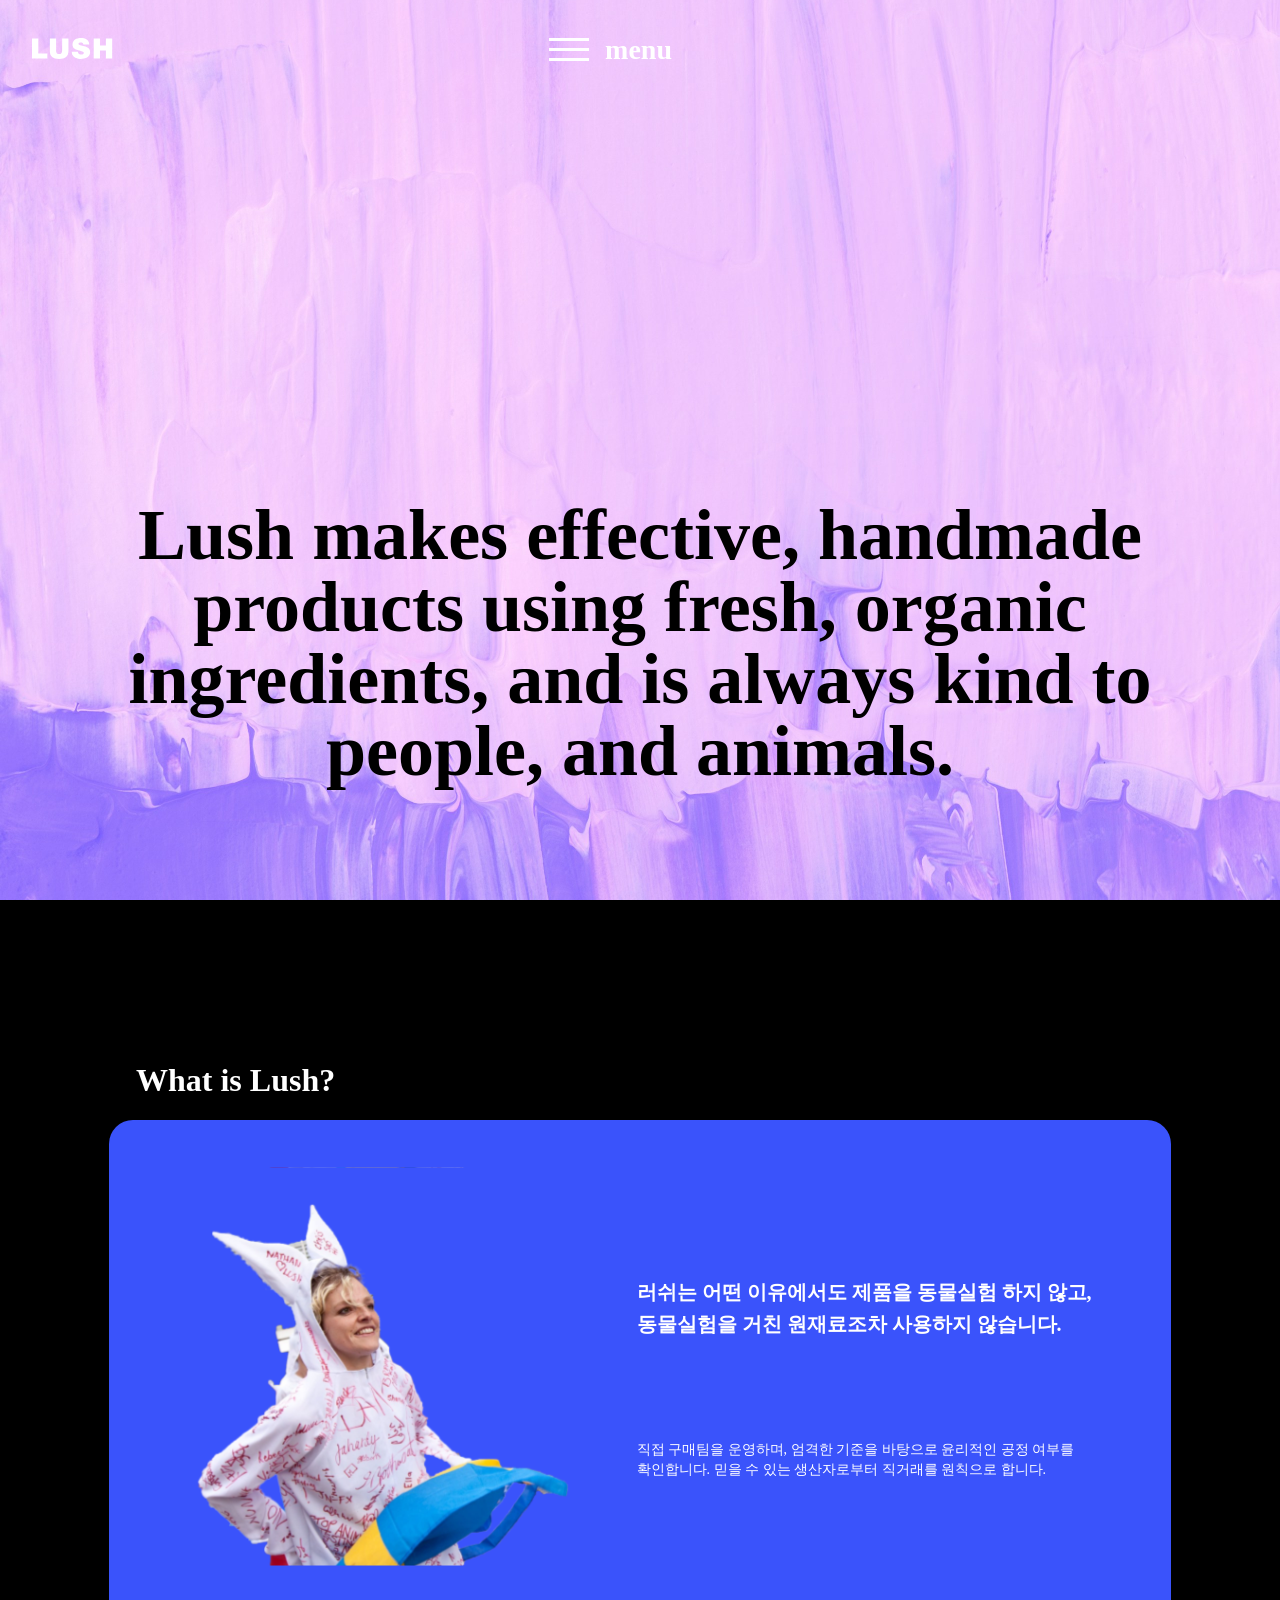
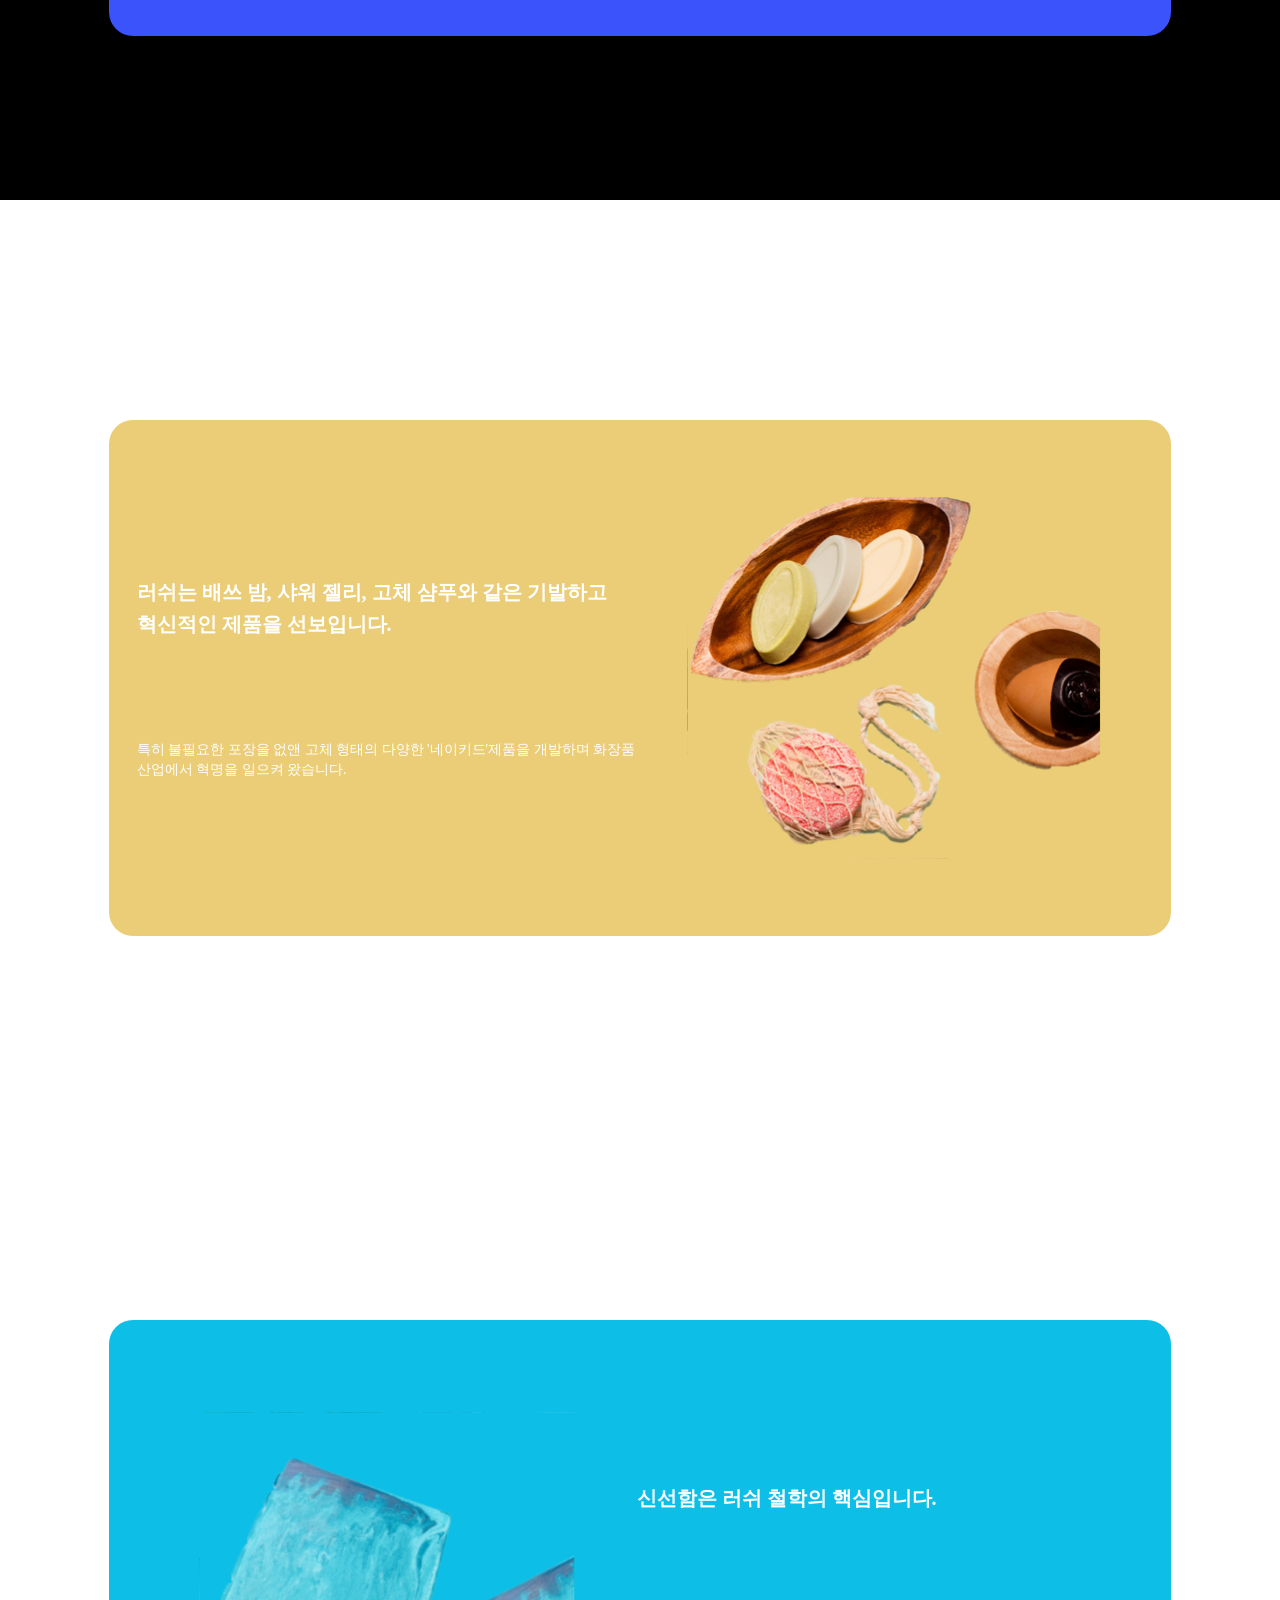
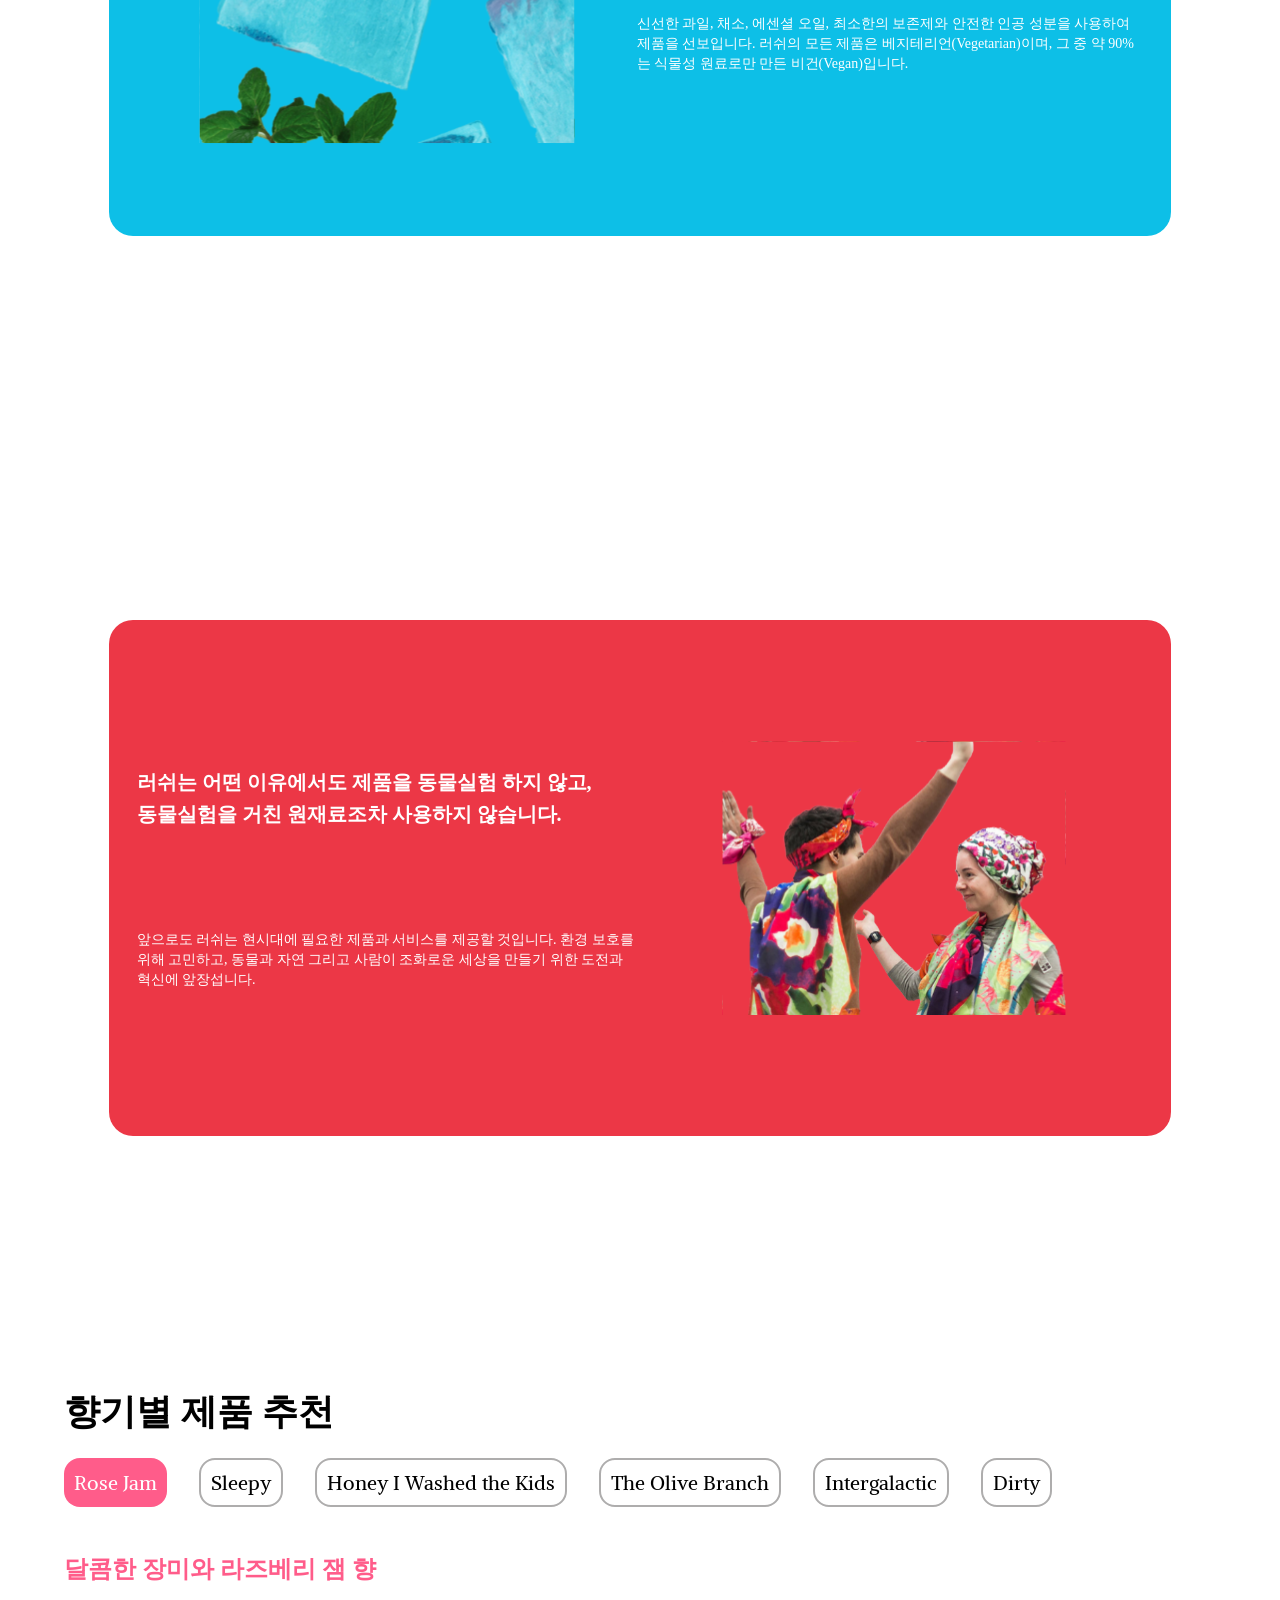
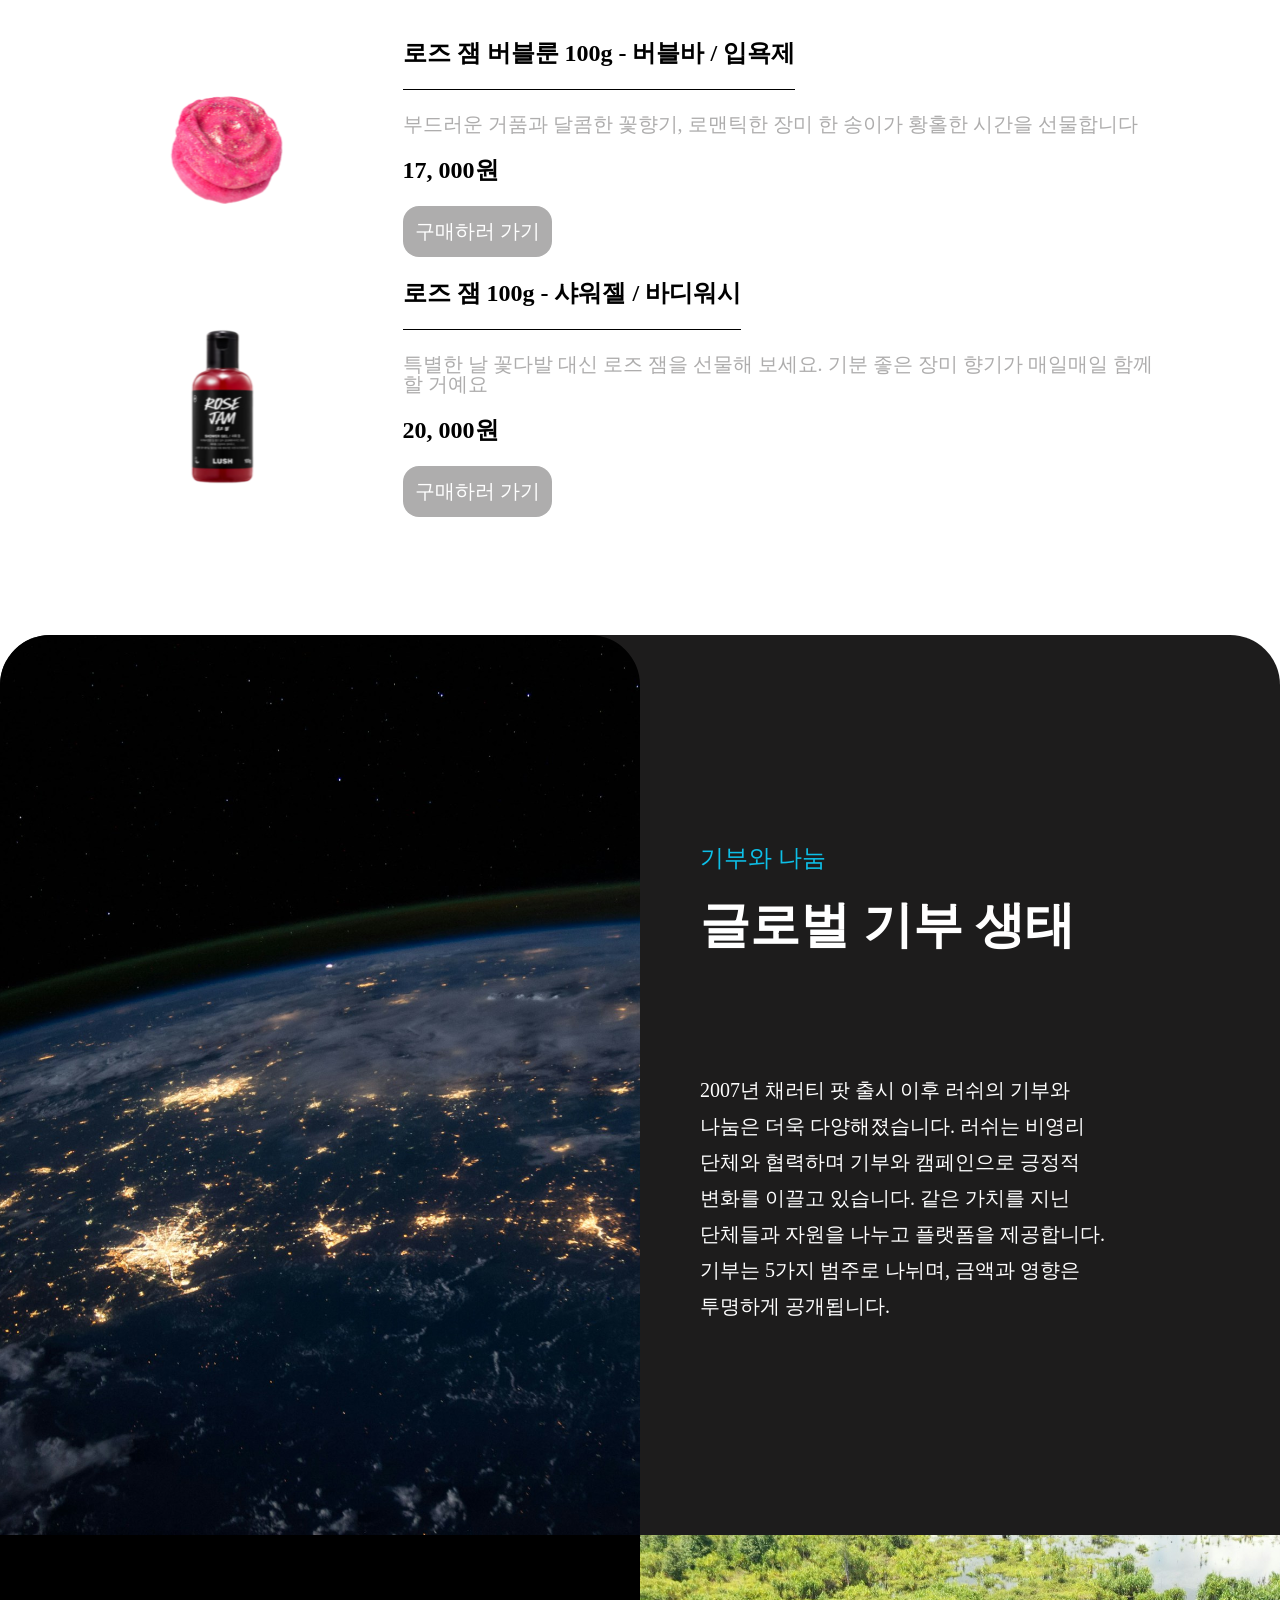
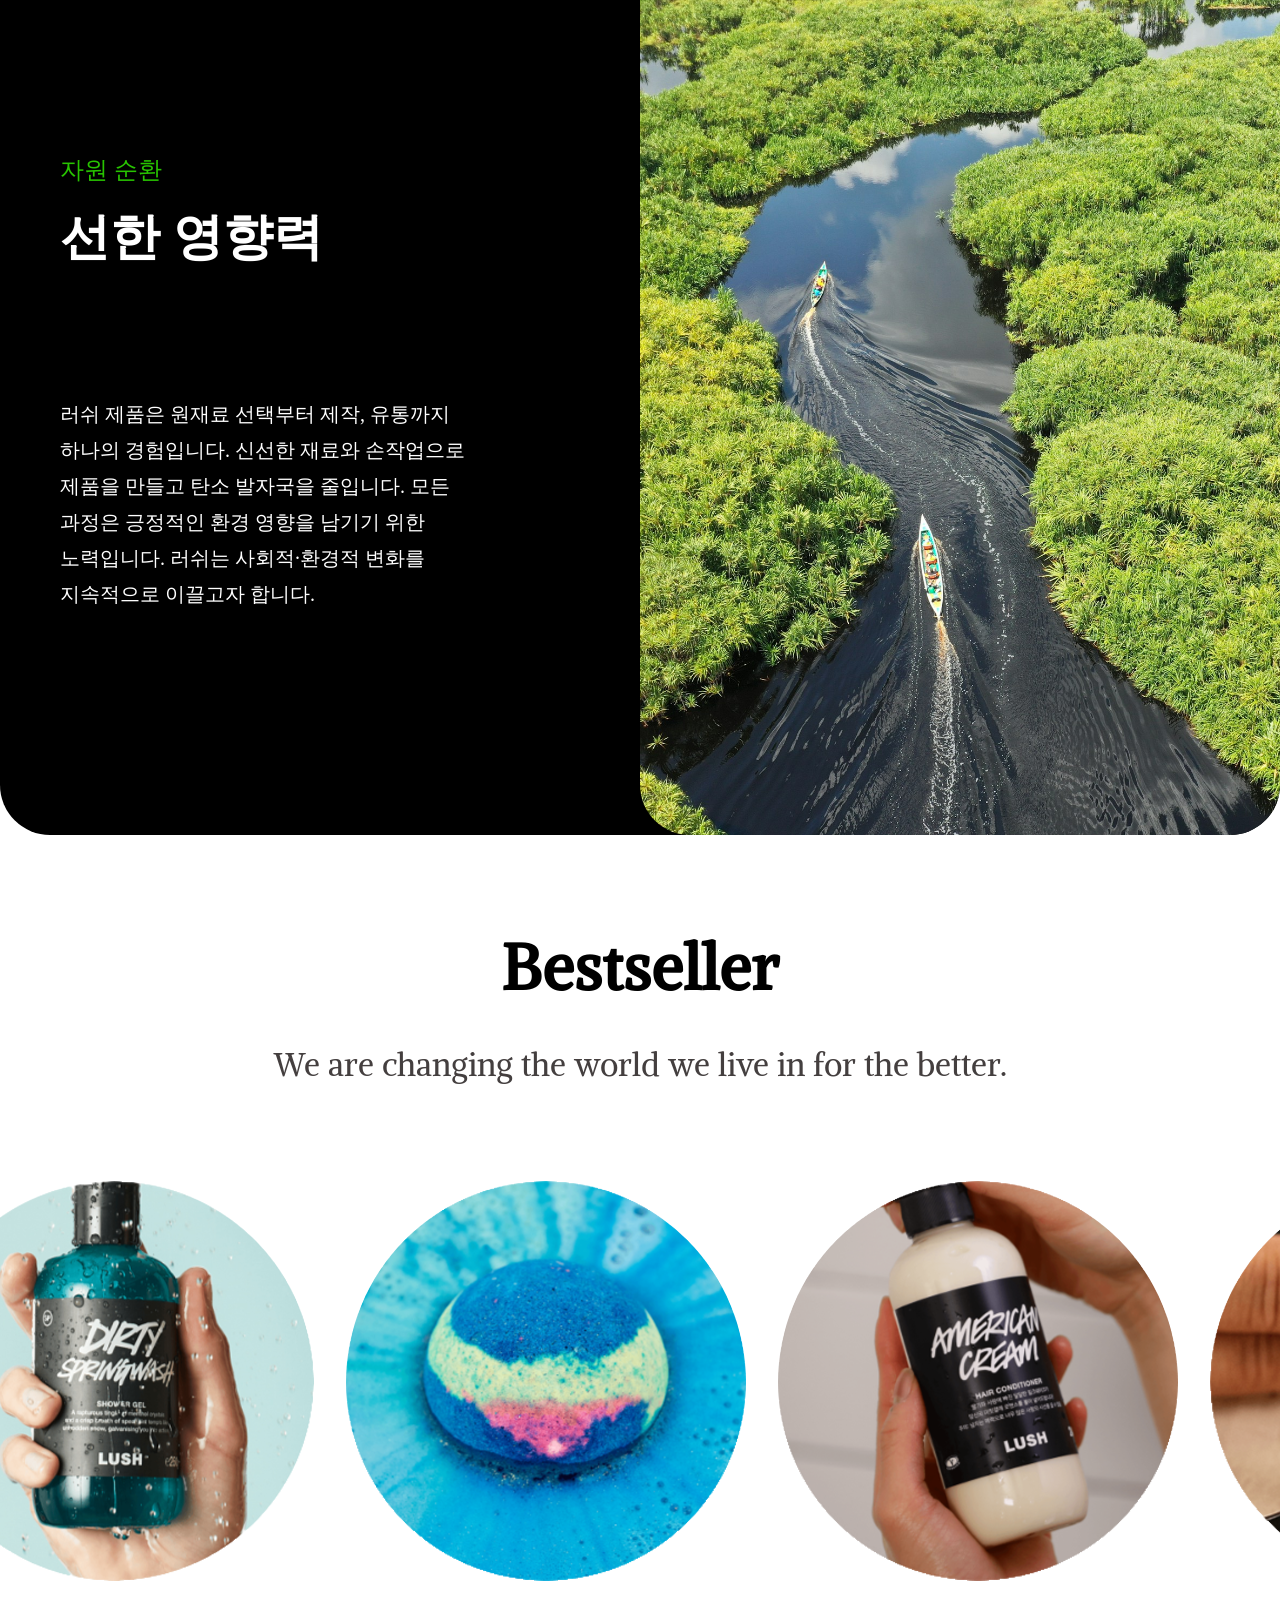
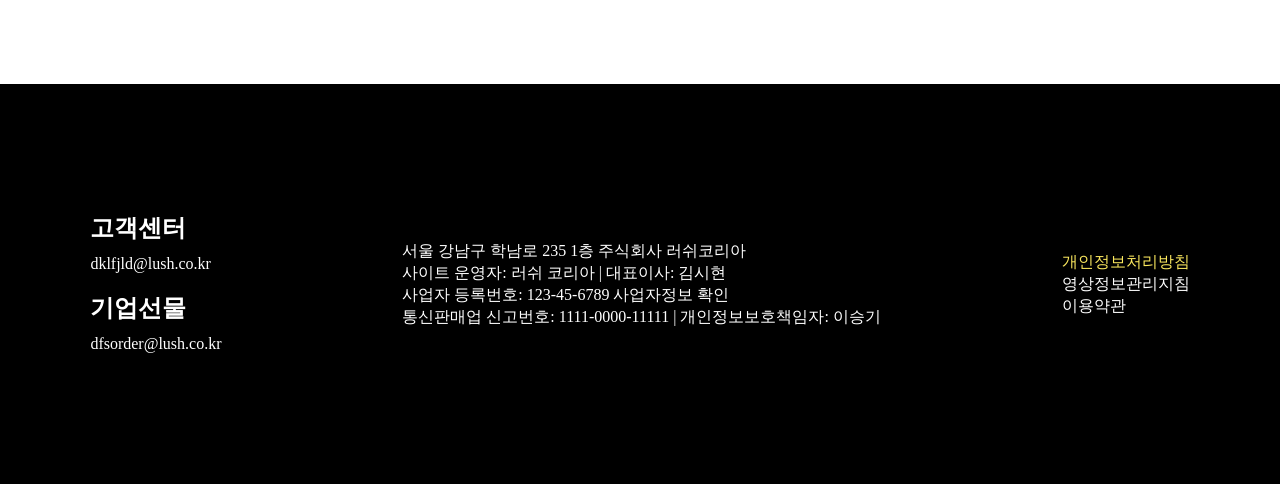
==== commit e628e048: "메인텍스트 수정" ====
--- a/index.html
+++ b/index.html
@@ -41,10 +41,13 @@
             </ul>
         </div>
         <div class="main_text_content">
-            <p id="main_typewriter"
-                data-text="Lush makes effective, handmade products using fresh, organic ingredients, and is always kind to people, and animals.">
-                Lush makes effective, handmade products using fresh, organic ingredients, and is always kind to people,
-                and animals.
+            <p id="main_typewriter">
+                Lush makes effective, handmade products using fresh, organic
+                ingredients, and is always kind to people, and animals.
+            </p>
+            <p id="main_typewriter_hidden">
+                Lush makes effective, handmade products using fresh, organic
+                ingredients, and is always kind to people, and animals.
             </p>
         </div>
     </section>
--- a/css/style.css
+++ b/css/style.css
@@ -160,37 +160,36 @@
     font-weight: 600;
 }
 
-#main_typewriter {
+.main_text_content {
+    position: relative;
+}
+
+#main_typewriter,
+#main_typewriter_hidden {
     font-size: 84px;
     font-weight: 600;
-    position: relative;
     padding: 0 16px;
-    color: #000;
     box-sizing: border-box;
-}
-
-#main_typewriter::after {
-    content: attr(data-text);
     position: absolute;
     top: 0;
     left: 0;
-    padding: 0 16px;
-
-    width: 100%;
-    height: 120%;
+    width: 100%;
+    text-align: center;
+}
+
+#main_typewriter {
+    color: #000;
+}
+
+#main_typewriter_hidden {
     color: transparent;
+    background-image: linear-gradient(90deg, #fff 0%, #fff 100%);
+    background-clip: text;
     -webkit-background-clip: text;
-    background-clip: text;
-    background-image: linear-gradient(90deg, #fff 0 0);
-
     background-repeat: no-repeat;
-    background-size: var(--bg-fill, 0%) 100%;
-
+    background-size: 0% 100%;
+    transition: background-size 0.1s linear;
     pointer-events: none;
-}
-
-#main_typewriter.revealed::after {
-    background-size: 100% 100%;
 }
 
 #main_typewriter.hidden {
--- a/css/media.css
+++ b/css/media.css
@@ -48,7 +48,8 @@
 @media (max-width: 1300px) {
 
     /* 메인 컨테이너 */
-    #main_typewriter {
+    #main_typewriter,
+    #main_typewriter_hidden {
         font-size: 72px;
     }
 
@@ -101,7 +102,8 @@
 @media (max-width: 1024px) {
 
     /* 메인 컨테이너 */
-    #main_typewriter {
+    #main_typewriter,
+    #main_typewriter_hidden {
         font-size: 60px;
     }
 
@@ -331,7 +333,8 @@
 @media (max-width: 700px) {
 
     /* 메인 컨테이너 */
-    #main_typewriter {
+    #main_typewriter,
+    #main_typewriter_hidden {
         font-size: 40px;
     }
 
@@ -436,7 +439,8 @@
 @media (max-width: 360px) {
 
     /* 메인 컨테이너 */
-    #main_typewriter {
+    #main_typewriter,
+    #main_typewriter_hidden {
         font-size: 28px;
         line-height: 40px;
     }
